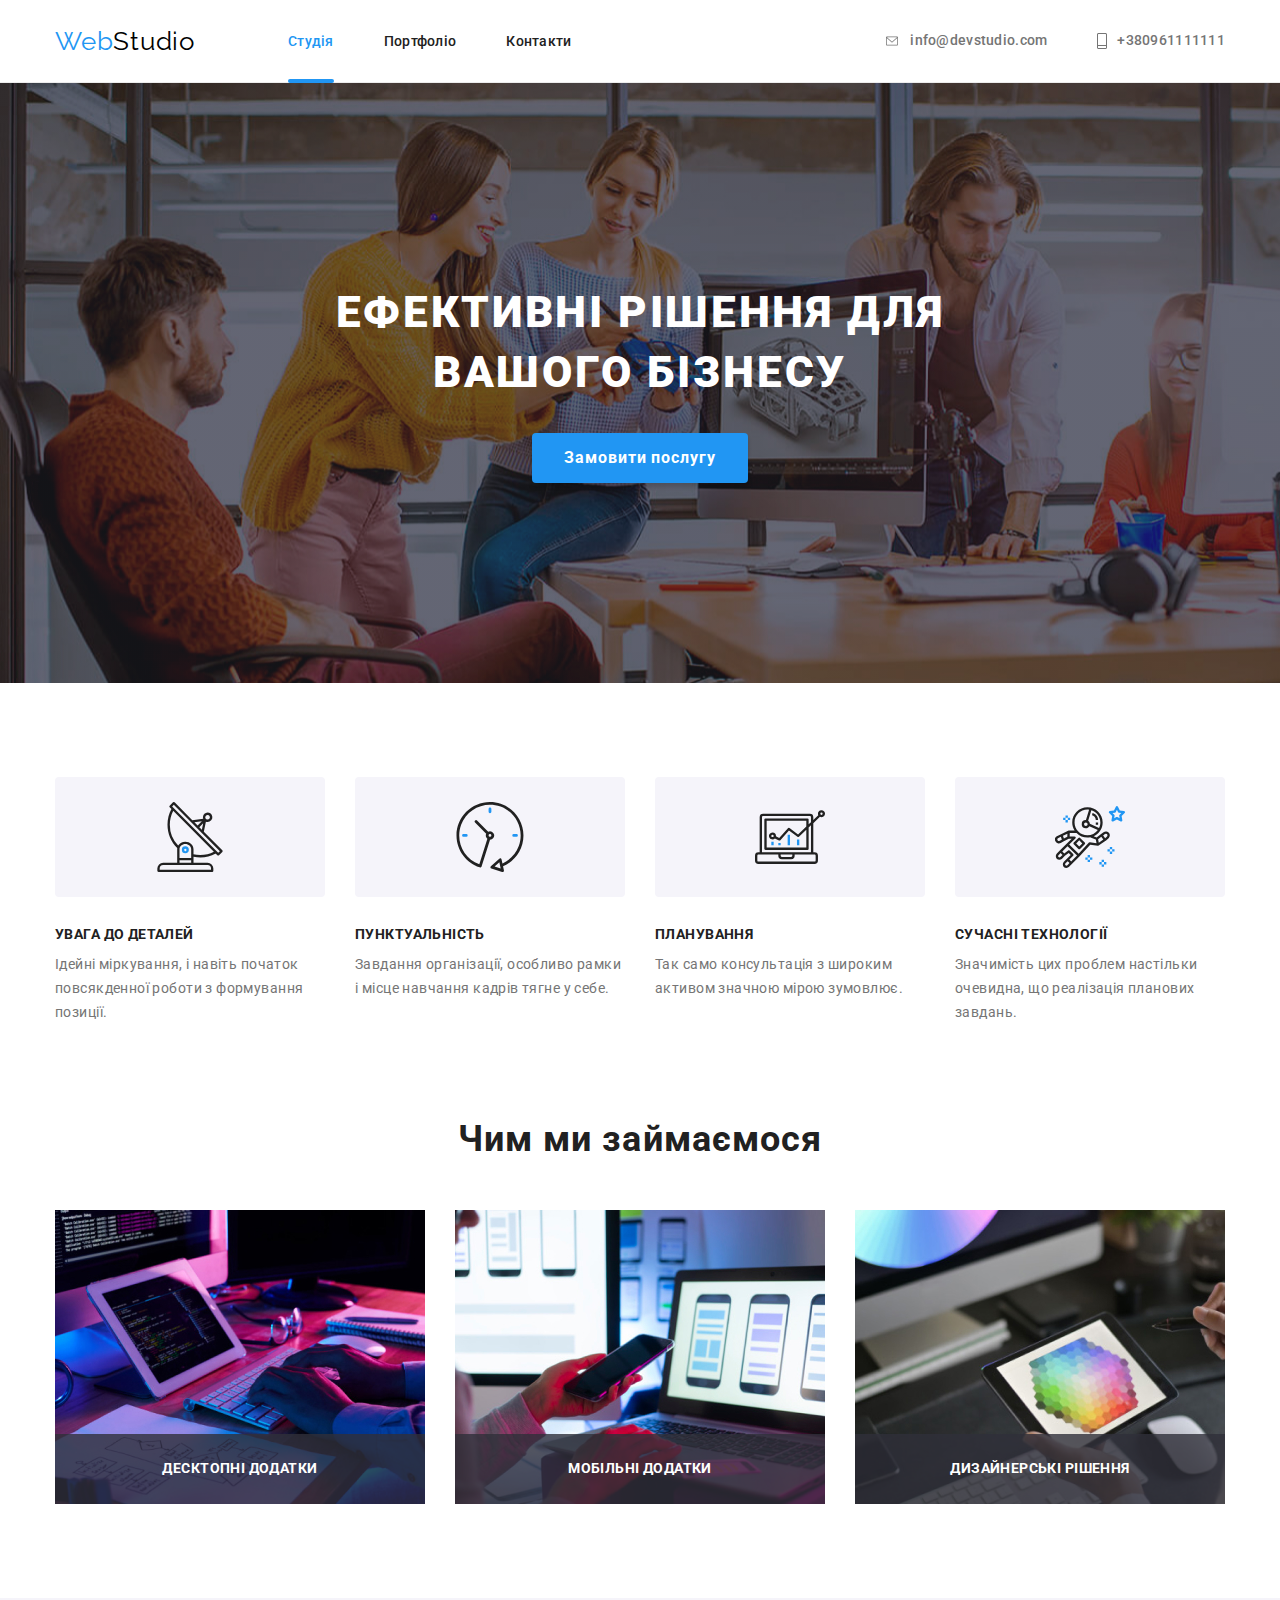
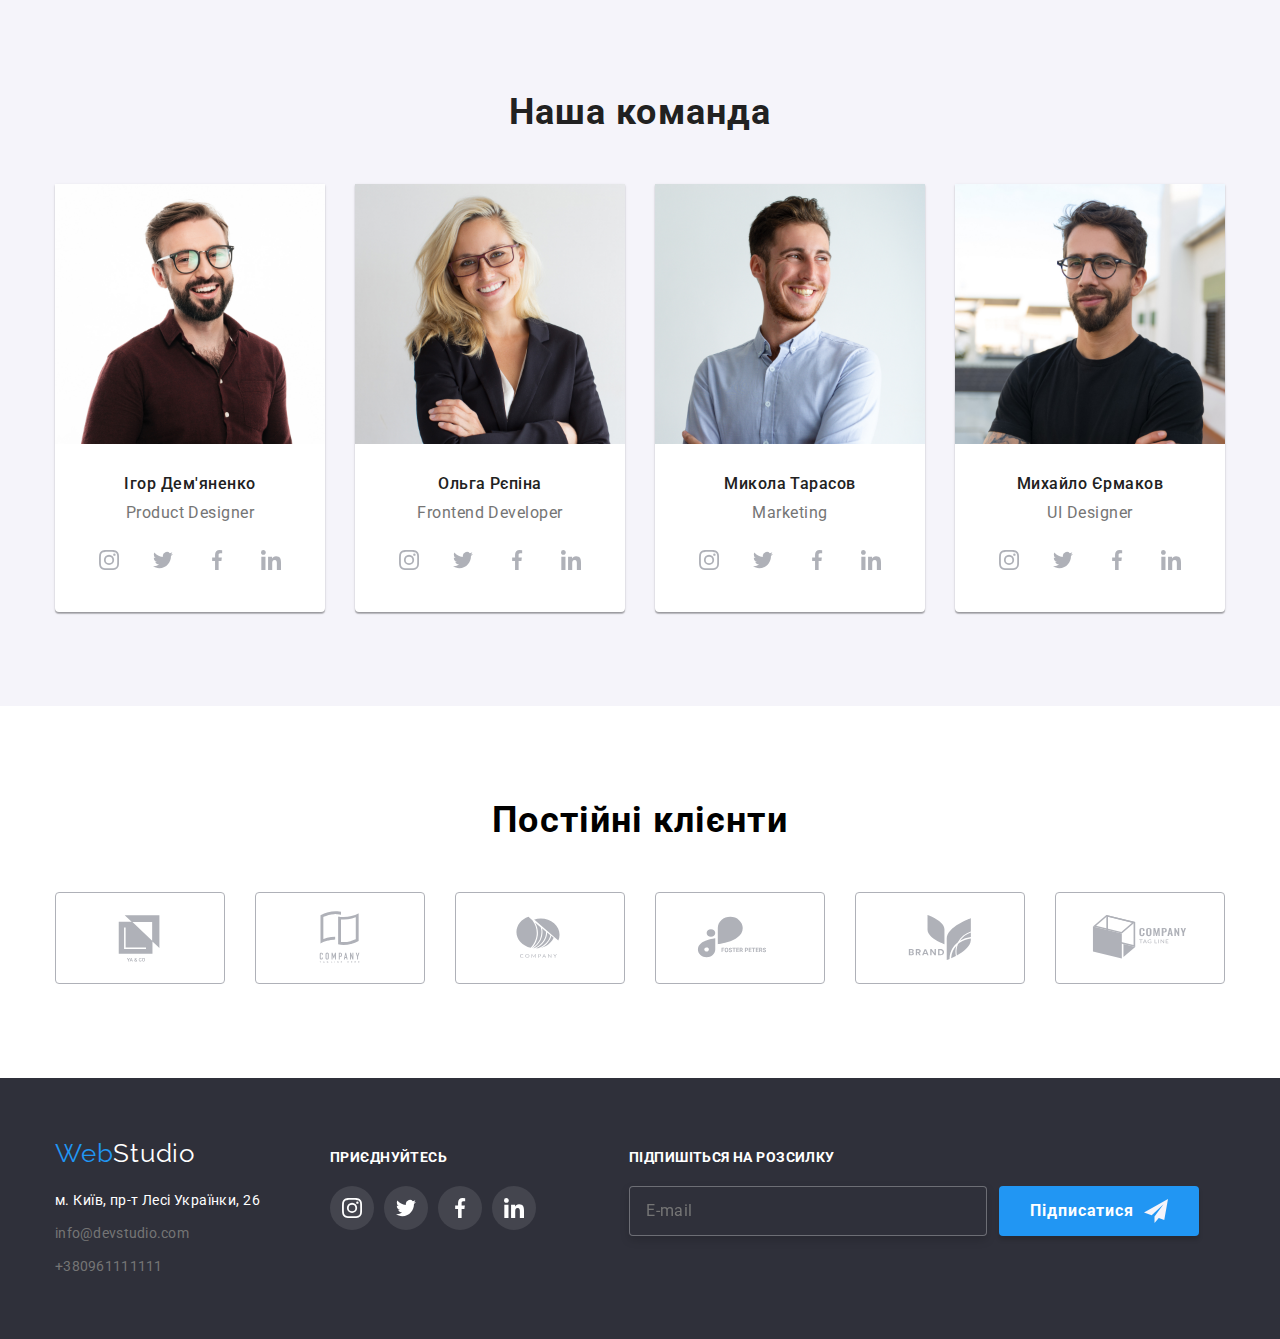
==== index.html @ 5fd38a73 "transfer" ====
<!DOCTYPE html>
<html lang="uk">

<head>
    <meta charset="UTF-8">
    <meta http-equiv="X-UA-Compatible" content="IE=edge">
    <meta name="viewport" content="width=device-width, initial-scale=1.0">
    <title>Porttfolio</title>
    <link rel="preconnect" href="https://fonts.googleapis.com">
    <link rel="preconnect" href="https://fonts.gstatic.com" crossorigin>
    <link href="https://fonts.googleapis.com/css2?family=Raleway:wght@700&family=Roboto:wght@400;500;700;900&display=swap"
    rel="stylesheet">
    <link rel="stylesheet" href="https://cdn.jsdelivr.net/npm/modern-normalize@1.1.0/modern-normalize.min.css">
    <link rel="stylesheet" href="./css/styles.css">
</head>

<body>

    <header class="header">
        <div class="container">
            <div class="header-container">
                <nav class="header-nav">
                    <a href="./index.html" class="web-logo">
                        Web<span class="studiologo-header">Studio</span>
                    </a>
                    <ul class="site-nav">
                        <li><a class="link-nav link-nav--current" href="./index.html">Студія</a></li>
                        <li><a class="link-nav" href="./portfolio.html">Портфоліо</a></li>
                        <li><a class="link-nav" href=" ">Контакти</a></li>
                    </ul>
                </nav>
                <ul class="contact">
                    <li class="contact-list">
                        <a class="link-contact" href="mailto:info@devstudio.com">
                        <svg class="contact-icon" width="16" height="12">
                            <use href="./images/icons.svg#icon-envelope"></use>
                        </svg>
                        info@devstudio.com</a>
                    </li>
                    <li class="contact-list">
                        <a class="link-contact" href="tel:+380961111111">
                        <svg class="contact-icon" width="10" height="16">
                            <use href="./images/icons.svg#icon-phone"></use>
                        </svg>
                        +380961111111</a>
                    </li>
                </ul>
            </div>
        </div>
    </header>

    <main>
        <section class="hero section">
            <div class="container">
                <h1 class="main-title">Ефективні рішення для вашого бізнесу</h1>
                <button type="button" class="btn-requestservice" data-modal-open>Замовити послугу</button>
            </div>
        </section>

        <section class="undertitle section">
            <div class="container">
                <ul class="listof-benefits">
                    <li class="list">
                        <div class="design-boxes">
                            <svg class="benefits-icon">
                                <use href="./images/icons.svg#icon-antenna" width="70" height="70"></use>
                            </svg>
                        </div>
                        <h2 class="benefits">Увага до деталей</h2>
                        <p class="benefits-description">Ідейні міркування, і навіть початок повсякденної роботи з формування позиції.</p>
                    </li>
                    <li class="list">
                        <div class="design-boxes">
                            <svg class="benefits-icon">
                                <use href="./images/icons.svg#icon-clock" width="70" height="70"></use>
                            </svg>
                        </div>
                        <h2 class="benefits">Пунктуальність</h2>
                        <p class="benefits-description">Завдання організації, особливо рамки і місце навчання кадрів тягне у себе.</p>
                    </li>
                    <li class="list">
                        <div class="design-boxes">
                            <svg class="benefits-icon">
                                <use href="./images/icons.svg#icon-computer" width="70" height="70"></use>
                            </svg>
                        </div>
                        <h2 class="benefits">Планування</h2>
                        <p class="benefits-description">Так само консультація з широким активом значною мірою зумовлює.</p>
                    </li>
                    <li class="list">
                        <div class="design-boxes">
                            <svg class="benefits-icon">
                                <use href="./images/icons.svg#icon-astronaut" width="70" height="70"></use>
                            </svg>
                        </div>
                        <h2 class="benefits">Сучасні технології</h2>
                        <p class="benefits-description">Значимість цих проблем настільки очевидна, що реалізація планових завдань.</p>
                    </li>
                </ul>
            </div>
        </section>

        <section class="whatwe-do section">
            <div class="container">
                <h2 class="title-whatwe-do">Чим ми займаємося</h2>
                <ul class="picsof-whatwe-do">
                    <li class="description-list">
                        <img src="./images/img.jpeg" alt="Опрацювання схеми" width="370" height="294">
                        <p class="picture-description">Десктопні додатки</p>
                    </li>
                    <li class="description-list">
                        <img src="./images/img2.jpeg" alt="Мультипристрійна взаємодія" width="370" height="294">
                        <p class="picture-description">Мобільні додатки</p>
                    </li>
                    <li class="description-list">
                        <img src="./images/img3.jpeg" alt="Робота з кольорами" width="370" height="294">
                        <p class="picture-description">Дизайнерські рішення</p>
                    </li>
                </ul>
            </div>
        </section>

        <section class="team section">
            <div class="container">
                <h2 class="team-title">Наша команда</h2>
                <ul class="people">
                    <li class="people-cards">
                        <img src="./images/person1.jpeg" alt="Ігор Дем'яненко" width="270" height="260">
                        <div class="team-wrapper">
                            <h3 class="people-names">Ігор Дем'яненко</h3>
                            <p class="professions">Product Designer</p>
                            <ul class="social-list">
                                <li>
                                    <a href="" class="social-link">
                                        <svg class="social-icon" width="20px" height="20px">
                                            <use href="./images/icons.svg#icon-instagram"></use>
                                        </svg>
                                    </a>
                                </li>
                                <li>
                                    <a href="" class="social-link">
                                        <svg class="social-icon" width="20px" height="20px">
                                            <use href="./images/icons.svg#icon-twitter"></use>
                                        </svg>
                                    </a>
                                </li>
                                <li>
                                    <a href="" class="social-link">
                                        <svg class="social-icon" width="20px" height="20px">
                                            <use href="./images/icons.svg#icon-facebook"></use>
                                        </svg>
                                    </a>
                                </li>
                                <li>
                                    <a href="" class="social-link">
                                        <svg class="social-icon" width="20px" height="20px">
                                            <use href="./images/icons.svg#icon-linkedin"></use>
                                        </svg>
                                    </a>
                                </li>
                            </ul>
                        </div>
                    </li>
                    <li class="people-cards">
                        <img src="./images/person2.jpeg" alt="Ольга Рєпіна" width="270" height="260">
                        <div class="team-wrapper">
                            <h3 class="people-names">Ольга Рєпіна</h3>
                            <p class="professions">Frontend Developer</p>
                            <ul class="social-list">
                                <li>
                                    <a href="" class="social-link">
                                        <svg class="social-icon" width="20px" height="20px">
                                            <use href="./images/icons.svg#icon-instagram"></use>
                                        </svg>
                                    </a>
                                </li>
                                <li>
                                    <a href="" class="social-link">
                                        <svg class="social-icon" width="20px" height="20px">
                                            <use href="./images/icons.svg#icon-twitter"></use>
                                        </svg>
                                    </a>
                                </li>
                                <li>
                                    <a href="" class="social-link">
                                        <svg class="social-icon" width="20px" height="20px">
                                            <use href="./images/icons.svg#icon-facebook"></use>
                                        </svg>
                                    </a>
                                </li>
                                <li>
                                    <a href="" class="social-link">
                                        <svg class="social-icon" width="20px" height="20px">
                                            <use href="./images/icons.svg#icon-linkedin"></use>
                                        </svg>
                                    </a>
                                </li>
                            </ul>
                        </div>
                    </li>
                    <li class="people-cards">
                        <img src="./images/person3.jpeg" alt="Микола Тарасов" width="270" height="260">
                        <div class="team-wrapper">
                            <h3 class="people-names">Микола Тарасов</h3>
                            <p class="professions">Marketing</p>
                            <ul class="social-list">
                                <li>
                                    <a href="" class="social-link">
                                        <svg class="social-icon" width="20px" height="20px">
                                            <use href="./images/icons.svg#icon-instagram"></use>
                                        </svg>
                                    </a>
                                </li>
                                <li>
                                    <a href="" class="social-link">
                                        <svg class="social-icon" width="20px" height="20px">
                                            <use href="./images/icons.svg#icon-twitter"></use>
                                        </svg>
                                    </a>
                                </li>
                                <li>
                                    <a href="" class="social-link">
                                        <svg class="social-icon" width="20px" height="20px">
                                            <use href="./images/icons.svg#icon-facebook"></use>
                                        </svg>
                                    </a>
                                </li>
                                <li>
                                    <a href="" class="social-link">
                                        <svg class="social-icon" width="20px" height="20px">
                                            <use href="./images/icons.svg#icon-linkedin"></use>
                                        </svg>
                                    </a>
                                </li>
                            </ul>
                        </div>
                    </li>
                    <li class="people-cards">
                        <img src="./images/person4.jpeg" alt="Михайло Єрмаков" width="270" height="260">
                        <div class="team-wrapper">
                            <h3 class="people-names">Михайло Єрмаков</h3>
                            <p class="professions">UI Designer</p>
                            <ul class="social-list">
                                <li>
                                    <a href="" class="social-link">
                                        <svg class="social-icon" width="20px" height="20px">
                                            <use href="./images/icons.svg#icon-instagram"></use>
                                        </svg>
                                    </a>
                                </li>
                                <li>
                                    <a href="" class="social-link">
                                        <svg class="social-icon" width="20px" height="20px">
                                            <use href="./images/icons.svg#icon-twitter"></use>
                                        </svg>
                                    </a>
                                </li>
                                <li>
                                    <a href="" class="social-link">
                                        <svg class="social-icon" width="20px" height="20px">
                                            <use href="./images/icons.svg#icon-facebook"></use>
                                        </svg>
                                    </a>
                                </li>
                                <li>
                                    <a href="" class="social-link">
                                        <svg class="social-icon" width="20px" height="20px">
                                            <use href="./images/icons.svg#icon-linkedin"></use>
                                        </svg>
                                    </a>
                                </li>
                            </ul>
                        </div>
                    </li>
                </ul>
            </div>
        </section>
        <section class="clients section">
            <div class="container">
                <h3 class="clients-title">Постійні клієнти</h3>
                <ul class="clients-list">
                    <li class="client-box">
                        <a href="" class="clients-link">
                            <svg class="clients-logo">
                                <use href="./images/icons.svg#icon-client1" width="106" height="60"></use>
                            </svg>
                        </a>
                    </li>
                    <li class="client-box">
                        <a href="" class="clients-link">
                            <svg class="clients-logo">
                                <use href="./images/icons.svg#icon-client2" width="106" height="60"></use>
                            </svg>
                        </a>
                    </li>
                    <li class="client-box">
                        <a href="" class="clients-link">
                            <svg class="clients-logo">
                                <use href="./images/icons.svg#icon-client3" width="106" height="60"></use>
                            </svg>
                        </a>
                    </li>
                    <li class="client-box">
                        <a href="" class="clients-link">
                            <svg class="clients-logo">
                                <use href="./images/icons.svg#icon-client4" width="106" height="60"></use>
                            </svg>
                        </a>
                    </li>
                    <li class="client-box">
                        <a href="" class="clients-link">
                            <svg class="clients-logo">
                                <use href="./images/icons.svg#icon-client5" width="106" height="60"></use>
                            </svg>
                        </a>
                    </li>
                    <li class="client-box">
                        <a href="" class="clients-link">
                            <svg class="clients-logo">
                                <use href="./images/icons.svg#icon-client6" width="106" height="60"></use>
                            </svg>
                        </a>
                    </li>
                </ul>
            </div>

        </section>
    </main>

    <footer class="footer">
        <div class="container logo-address-social">
            <div class="logo-address">
                <a href="./index.html" class="web-logo">
                    Web<span class="studiologo-footer">Studio</span>
                </a>
                <address class="footer-adress">
                    <p class="adress-line">м. Київ, пр-т Лесі Українки, 26</p>
                    <ul class="contact-footer">
                        <li class="contact-footer-list">
                            <a class="link-contact-footer" href="mailto:info@devstudio.com">info@devstudio.com</a>
                        </li>
                        <li class="contact-footer-list">
                            <a class="link-contact-footer" href="tel:+380961111111">+380961111111</a>
                        </li>
                    </ul>
                </address>
            </div>
            <div class="social">
                <h2 class="join">Приєднуйтесь</h2>
                <ul class="social-list-footer">
                    <li>
                        <a href="" class="social-link-footer">
                            <svg class="social-icon-footer" width="20" height="20">
                                <use href="./images/icons.svg#icon-instagram"></use>
                            </svg>
                        </a>
                    </li>
                    <li>
                        <a href="" class="social-link-footer">
                            <svg class="social-icon-footer" width="20" height="20">
                                <use href="./images/icons.svg#icon-twitter"></use>
                            </svg>
                        </a>
                    </li>
                    <li>
                        <a href="" class="social-link-footer">
                            <svg class="social-icon-footer" width="20" height="20">
                                <use href="./images/icons.svg#icon-facebook"></use>
                            </svg>
                        </a>
                    </li>
                    <li>
                        <a href="" class="social-link-footer">
                            <svg class="social-icon-footer" width="20" height="20">
                                <use href="./images/icons.svg#icon-linkedin"></use>
                            </svg>
                        </a>
                    </li>
                </ul>
            </div>
            <div class="sign-up">
                <p class="sign-up-title">Підпишіться на розсилку</p>
                <form class="sign-up-form">
                    <label class="sign-up-label" for="person-mail-footer">
                        <input class="email-input" id="person-mail-footer" type="email" placeholder="E-mail" name="person-mail-footer">
                    </label>
                    <button type="submit" class="btn-sign-up" data-modal-open>Підписатися
                        <svg class="send-icon" width="24" height="24">
                            <use href="./images/icons.svg#icon-send"></use>
                        </svg>
                    </button>
                </form>
            </div>
        </div>
    </footer>

    <div class="backdrop is-hidden" data-modal>
        <div class="modal">
            <button type="button" class="close-btn" data-modal-close>
                <svg class="x-icon" width="11" height="11">
                    <use href="./images/icons.svg#icon-closebutton-x"></use>
                </svg>
            </button>
            <p class="form-title">Залиште свої дані, ми вам передзвонимо</p>
            <form name="contact-form">
                <label class="form-label" for="person-name" >Ім'я</label>
                <div class="form-control">
                    <input class="form-input" id="person-name" type="text" name="person-name">
                    <svg class="form-icon" width="18" height="18">
                        <use href="./images/icons.svg#icon-user"></use>
                    </svg>
                </div>
                <label class="form-label" for="person-phone">Телефон</label>
                <div class="form-control">
                    <input class="form-input" id="person-phone" type="tel" name="person-phone">
                    <svg class="form-icon" width="18" height="18">
                        <use href="./images/icons.svg#icon-phone-2"></use>
                    </svg>
                </div>
                <label class="form-label" for="person-mail">Пошта</label>
                <div class="form-control">
                    <input class="form-input" id="person-mail" type="email" name="person-mail">
                    <svg class="form-icon" width="18" height="18">
                        <use href="./images/icons.svg#icon-envelope-2"></use>
                    </svg>
                </div>
                <label class="form-label" for="person-comment">Коментар</label>
                    <textarea class="form-textarea" id="person-comment" name="person-comment" placeholder="Введіть текст"></textarea>
                <div class="terms-control">
                    <input class="checkbox-input" id="terms-checkbox" type="checkbox" name="terms-checkbox">
                    <label class="checkbox-label" for="terms-checkbox">
                        Погоджуюся з розсилкою та приймаю
                        <a class="terms-link" href="#">Умови договору</a>
                    </label>
                </div>
                <button type="button" class="btn-send">Відправити</button>
            </form>
        </div>
    </div>

    <script src="./js/modal.js"></script>

</body>

</html>
---- css/styles.css ----
:root {
    --color-primary: #2F303A;
    --color-secondary: #F5F5F5;
    --color-brand: #2196F3;
    --txtcolor-primary: #212121;
    --txtcolor-secondary: #757575;
    --gradient: rgba(47, 48, 58, 0.4),
    rgba(47, 48, 58, 0.4);
}

/*body*/
body {
    font-family: 'Roboto', sans-serif;
}

h1, h2, h3, h4, h5, h6, p {
    margin: 0;
}

ul {
    list-style: none;
    padding: 0;
    margin: 0;
}

img {
    display: block;
}

.section {
    padding: 94px 0;
}

.container {
    max-width: 1200px;
    margin-left: auto;
    margin-right: auto;
    padding: 0 15px;
}

/*header*/
.header {
    border-bottom: 1px solid #ECECEC;
    background-color: #FFFFFF;
}

/*logo*/
.web-logo {
    text-decoration: none;
    font-family: 'Raleway', sans-serif;
    font-size: 26px;
    line-height: 1.19;
    letter-spacing: 0.03em;
    color: var(--color-brand);
}

.studiologo-header {
    text-decoration: none;
    font-family: 'Raleway', sans-serif;
    font-size: 26px;
    line-height: 1.19;
    letter-spacing: 0.03em;
    color: #000000;
    margin-right: 93px;
}
/*navi*/
.link-nav {
    position: relative;
    transition: color;
    transition-duration: 250ms;
    transition-timing-function: cubic-bezier(0.4, 0, 0.2, 1);
    text-decoration: none;
    font-weight: 500;
    font-size: 14px;
    line-height: 1.14;
    letter-spacing: 0.02em;
    color: var(--txtcolor-primary);
}

.link-nav--current::after {
    position: absolute;
    top: 46px;
    display: block;
    width: 100%;
    height: 4px;
    border-radius: 2px;
    background-color: #2196F3;
    background-color: currentColor;
    content: '';
}

.link-nav:hover,
.link-nav:focus,
.link-nav--current {
    color: var(--color-brand);
}
/*contact*/
.link-contact {
    transition-property: color;
    transition-duration: 250ms;
    transition-timing-function: cubic-bezier(0.4, 0, 0.2, 1);
    display: flex;
    align-items: center;
    text-decoration: none;
    font-weight: 500;
    font-size: 14px;
    line-height: 1.14;
    letter-spacing: 0.02em;
    color: var(--txtcolor-secondary)
}

/*header allignment*/
.header-container {
    display: flex;
    align-items: center;
    justify-content: space-between;
}

.header-nav {
    display: flex;
    align-items: center;
}

.site-nav {
    display: flex;
    gap: 50px;
    margin-top: 32px;
    margin-bottom: 32px;
}

.contact {
    display: flex;
    gap: 50px;
}

.contact-list {
    display: flex;
    align-items: center;
    flex-direction: row-reverse;
    gap: 10px;
}

.contact-icon {
    fill: currentColor;
    margin-right: 10px;
}

.link-contact:hover,
.link-contact:focus {
    color: var(--color-brand);
}

/*main*/
/*title section*/
.hero {
    max-width: 1600px;
    justify-content: center;
    background-color: var(--color-primary);
    text-align: center;
    padding: 200px 0;
    margin: 0 auto;
    background-image: linear-gradient(
        var(--gradient)),
        url(../images/titleOverlay.jpeg);
}

.main-title {
    font-weight: 900;
    font-size: 44px;
    line-height: 1.36;
    letter-spacing: 0.06em;
    text-transform: uppercase;
    text-align: center;
    color: #FFFFFF;
    max-width: 696px;
    margin-left: auto;
    margin-right: auto;
}

.btn-requestservice {
    transition-duration: 250ms;
    transition-timing-function: cubic-bezier(0.4, 0, 0.2, 1);
    background-color: var(--color-brand);
    box-shadow: 0px 4px 4px rgba(0, 0, 0, 0.15);
    border-radius: 4px;
    font-family: inherit;
    font-weight: 700;
    font-size: 16px;
    line-height: 1.86;
    letter-spacing: 0.06em;
    color: #FFFFFF;
    border: none;
    cursor: pointer;
    padding: 10px 32px 10px 32px;
    margin-top: 30px;
}

.btn-requestservice:hover,
.btn-requestservice:focus {
    background-color: #188CE8;
}

/*section under title*/
/*list of benefits*/
.benefits {
    font-size: 14px;
    line-height: 1.14;
    letter-spacing: 0.03em;
    text-transform: uppercase;
    color: var(--txtcolor-primary);
    margin-top: 30px;
}

.benefits-description {
    font-size: 14px;
    line-height: 1.71;
    letter-spacing: 0.03em;
    color: var(--txtcolor-secondary);
    margin-top: 10px;
    margin-bottom: 0px;
}

.listof-benefits {
    display: flex;
    justify-content: center;
    gap: 30px;
}

.listof-benefits .list {
    width: 270px;
}

.design-boxes {
    display: flex;
    align-items: center;
    justify-content: center;
    height: 120px;
    background-color: #F5F4FA;
    border-radius: 4px;
}

.benefits-icon {
    width: 70px;
    height: 70px;
}

/*what we do*/
.whatwe-do {
    padding-top: 0;
}

.title-whatwe-do {
    font-size: 36px;
    line-height: 1.16;
    text-align: center;
    letter-spacing: 0.03em;
    color: var(--txtcolor-primary);
}

.picsof-whatwe-do {
    display: flex;
    gap: 30px;
    margin-top: 50px;
}
.description-list {
    position: relative;
}

.picture-description {
    font-size: 14px;
    font-weight: 700;
    line-height: 1.14;
    text-align: center;
    letter-spacing: 0.03em;
    text-transform: uppercase;
    color: #FFFFFF;
    background-color: rgba(47, 48, 58, 0.8);
    padding: 27px 0px;
    position: absolute;
    bottom: 0;
    width: 100%;
}

/*our team section*/
.team {
    background-color: #F5F4FA;
}

.people {
    display: flex;
    gap: 30px;
}

.people-cards {
    background-color: #FFFFFF;
    box-shadow: 0px 1px 3px rgba(0, 0, 0, 0.12), 0px 1px 1px rgba(0, 0, 0, 0.14), 0px 2px 1px rgba(0, 0, 0, 0.2);
    border-radius: 0px 0px 4px 4px;
}

.team-title {
    font-size: 36px;
    line-height: 1.16;
    text-align: center;
    letter-spacing: 0.03em;
    color: var(--txtcolor-primary);
    margin-bottom: 50px;
}

.team-wrapper {
    padding: 30px 0;
}

.people-names {
    font-weight: 500;
    font-size: 16px;
    line-height: 1.19;
    text-align: center;
    letter-spacing: 0.03em;
    color: var(--txtcolor-primary);
    margin-bottom: 10px;
}

.professions {
    font-size: 16px;
    line-height: 1.19;
    text-align: center;
    letter-spacing: 0.03em;
    color: var(--txtcolor-secondary);
}

/*social media links*/
.social-list {
    display: flex;
    justify-content: center;
    margin-top: 16px;
    gap: 10px;
}

.social-link {
    transition-property: color, background-color;
    transition-duration: 250ms;
    transition-timing-function: cubic-bezier(0.4, 0, 0.2, 1);
    display: flex;
    align-items: center;
    justify-content: center;
    width: 44px;
    height: 44px;
    border-radius: 50%;
    color: #AFB1B8;
}

.social-link:hover,
.social-link:focus {
    color: #FFFFFF;
    background-color: var(--color-brand);
}

.social-icon {
    fill: currentColor;
}

.clients-title {
    font-size: 36px;
    line-height: 1.16;
    text-align: center;
    letter-spacing: 0.03em;
}

.clients-list {
    display: flex;
    justify-content: center;
    gap: 30px;
    margin-top: 50px;
}

.clients-link {
    transition-property: color, border;
    transition-duration: 250ms;
    transition-timing-function: cubic-bezier(0.4, 0, 0.2, 1);
    display: flex;
    justify-content: center;
    align-items: center;
    width: 170px;
    height: 92px;
    color: #AFB1B8;
    border: 1px solid #AFB1B8;
    border-radius: 4px;
}

.clients-logo {
    width: 106px;
    height: 60px;
    fill: currentColor;
}

.clients-link:hover,
.clients-link:focus {
    color: var(--color-brand);
    border: 1px solid var(--color-brand);
}

/*footer*/
.footer {
    background-color: var(--color-primary);
    padding: 60px 0;
}

.studiologo-footer {
    text-decoration: none;
    font-family: 'Raleway', sans-serif;
    font-size: 26px;
    line-height: 1.19;
    letter-spacing: 0.03em;
    color: #FFFFFF;
}

.footer-adress {
    font-style: normal;
    margin-top: 20px;
}

.adress-line {
    font-size: 14px;
    line-height: 1.71;
    letter-spacing: 0.03em;
    color: #FFFFFF;
    margin-bottom: 9px;
}

.contact-footer-list:not(:last-child) {
    margin-bottom: 9px;
}

.link-contact-footer {
    text-decoration: none;
    font-size: 14px;
    line-height: 1.71;
    letter-spacing: 0.02em;
    color: var(--txtcolor-secondary);
}

.join {
    font-size: 14px;
    line-height: 1.14;
    letter-spacing: 0.03em;
    text-transform: uppercase;
    color: #FFFFFF;
    display: flex;
    align-items: center;
}

.social-list-footer {
    display: flex;
    margin-top: 20px;
    gap: 10px;
}

.social-link-footer {
    transition-property: background-color;
    transition-duration: 250ms;
    transition-timing-function: cubic-bezier(0.4, 0, 0.2, 1);
    display: flex;
    align-items: center;
    justify-content: center;
    width: 44px;
    height: 44px;
    border-radius: 50%;
    color: #FFFFFF;
    background-color: rgba(255, 255, 255, 0.1);
}

.social-icon-footer {
    fill: currentColor;
}

.social-item-footer {
    display: flex;
    justify-content: center;
    gap: 10px;
}

.social-link-footer:hover,
.social-item-footer:focus {
    background-color: var(--color-brand);
}

.logo-address-social {
    display: flex;
    align-items: baseline;
}

.social {
    margin-left: 70px;
}

.sign-up {
    margin-left: 93px;
}

.sign-up-form {
    position: relative;
    display: flex;
    gap: 12px;
}

.sign-up-title {
    margin-bottom: 20px;
    font-weight: 700;
    font-size: 14px;
    line-height: 1.14;
    letter-spacing: 0.03em;
    text-transform: uppercase;
    color: #FFFFFF;
    align-items: center;
}

.email-input {
    width: 358px;
    height: 50px;
    border: 1px solid rgba(255, 255, 255, 0.3);
    filter: drop-shadow(0px 4px 4px rgba(0, 0, 0, 0.15));
    border-radius: 4px;
    background-color: var(--color-primary);
    font-size: 16px;
    line-height: 1.25px;
    letter-spacing: 0.03em;
    color: rgba(255, 255, 255, 0.6);
    padding-left: 16px;
    padding-right: 16px;
}

.btn-sign-up {
    display: inline-flex;
    align-items: center;
    justify-content: center;
    gap: 10px;
    min-height: 50px;
    width: 200px;
    background-color: var(--color-brand);
    box-shadow: 0px 4px 4px rgba(0, 0, 0, 0.15);
    border-radius: 4px;
    font-family: inherit;
    font-weight: 700;
    font-size: 16px;
    line-height: 1.86;
    letter-spacing: 0.06em;
    color: #FFFFFF;
    border: none;
    cursor: pointer;
    padding: 10px 28px;
}

.send-icon {
    fill: #F5F4FA;
}

/*studio page - done*/
/*section buttons*/
.buttons {
    display: flex;
    justify-content: center;
    gap: 8px;
}

.filter-button {
    transition-property: color, background-color, box-shadow;
    transition-duration: 250ms;
    transition-timing-function: cubic-bezier(0.4, 0, 0.2, 1);
    background-color: #F5F4FA;
    border-radius: 4px;
    font-family: inherit;
    font-weight: 500;
    font-size: 16px;
    line-height: 1.6;
    letter-spacing: 0.03em;
    color: #2F303A;
    cursor: pointer;
    padding: 6px 22px 6px 22px;
    border: none;
}

.filter-button:hover,
.filter-button:focus {
    color: #FFFFFF;
    background-color: var(--color-brand);
    box-shadow: 0px 3px 1px rgba(0, 0, 0, 0.1), 0px 1px 2px rgba(0, 0, 0, 0.08), 0px 2px 2px rgba(0, 0, 0, 0.12);
}

/*pictures section*/
.project-cards {
    display: flex;
    flex-wrap: wrap;
    margin-top: 50px;
    gap: 30px;
}

.overlay-wrapper {
    position: relative;
    overflow: hidden;
}

.project-wrapper {
    border: 1px solid #EEEEEE;
    border-top: none;
    padding: 20px 24px;
}

.project-name {
    font-size: 18px;
    line-height: 2;
    letter-spacing: 0.06em;
    color: var(--txtcolor-primary);
}

.project-type {
    font-size: 16px;
    line-height: 1.86;
    letter-spacing: 0.03em;
    color: var(--txtcolor-secondary);
    margin-top: 4px;
}

.boxes {
    transition-property: box-shadow;
    position: relative;
    transition-duration: 250ms;
    transition-timing-function: cubic-bezier(0.4, 0, 0.2, 1);
}

.boxes:hover {
    box-shadow: 0px 1px 1px rgba(0, 0, 0, 0.12), 0px 4px 4px rgba(0, 0, 0, 0.06), 1px 4px 6px rgba(0, 0, 0, 0.16);
}

.upsliding-window {
    position: absolute;
    top: 0;
    left: 0;
    transform: translateY(100%);
    transition-duration: 250ms;
    transition-timing-function: cubic-bezier(0.4, 0, 0.2, 1);
    overflow: hidden;
    width: 100%;
    height: 100%;
    padding: 0 24px;
    display: flex;
    align-items: center;
    background-color: rgba(33, 150, 243, 0.9);
}

.text-inwindow {
    font-size: 18px;
    line-height: 1.56;
    letter-spacing: 0.03em;
    color: #FFFFFF;
}

.boxes:hover .upsliding-window {
    transform: translateY(0);
}

.backdrop {
    transition: opacity, visibility;
    transition-duration: 250ms;
    transition-property: opacity, visibility;
    background-color: rgba(0, 0, 0, 0.2);
    width: 100%;
    height: 100%;
    position: fixed;
    top: 0;
    left: 0;
    z-index: 1;
}

.is-hidden {
    opacity: 0;
    visibility: hidden;
    pointer-events: none;
}

.modal {
    position: absolute;
    top: 50%;
    left: 50%;
    transform: translate(-50%, -50%);
    width: 528px;
    min-height: 581px;
    padding: 40px;
    background-color: #FFFFFF;
    box-shadow: 0px 1px 3px rgba(0, 0, 0, 0.12), 0px 1px 1px rgba(0, 0, 0, 0.14), 0px 2px 1px rgba(0, 0, 0, 0.2);
    border-radius: 4px;
}

.close-btn {
    display: inline-flex;
    position: absolute;
    top: 8px;
    right: 8px;
    align-items: center;
    justify-content: center;
    padding: 0;
    width: 30px;
    height: 30px;
    border-radius: 50%;
    background-color: #FFFFFF;
    border: 1px solid rgba(0, 0, 0, 0.1);
    cursor: pointer;
}

.x-icon {
    transition: fill 300ms ease;
}

.close-btn:hover .x-icon {
    fill: var(--color-brand);
}

.form-title {
    font-weight: 700;
    margin-bottom: 12px;
    font-size: 20px;
    line-height: 1.15;
    text-align: center;
    letter-spacing: 0.03em;
    color: var(--txtcolor-primary);
}

.form-label {
    display: block;
    font-weight: 400;
    font-size: 12px;
    line-height: 1.16;
    letter-spacing: 0.01em;
    margin-bottom: 4px;
    color: var(--txtcolor-secondary);
}

.form-control {
    position: relative;
    margin-bottom: 10px;
}

.form-input {
    width: 100%;
    height: 40px;
    border: 1px solid rgba(33, 33, 33, 0.2);
    border-radius: 4px;
    padding-left: 42px;
    padding-right: 15px;
    outline: none;
}

.form-input:focus {
    border-color: var(--color-brand);
}

.form-icon {
    position: absolute;
    left: 15px;
    top: 50%;
    transform: translateY(-50%);
    fill: currentColor;
}

.form-control:focus-within .form-icon {
    fill: var(--color-brand);
}

.form-textarea {
    display: block;
    width: 100%;
    height: 120px;
    padding: 12px 16px;
    border: 1px solid rgba(33, 33, 33, 0.2);
    border-radius: 4px;
    outline: none;
    font-size: 12px;
    line-height: 1.16;
    letter-spacing: 0.01em;
    resize: none;
}

.form-textarea::placeholder {
    color: rgba(117, 117, 117, 0.5);
}

.form-textarea:focus {
    border-color: var(--color-brand);
}

.checkbox-input {
    appearance: none;
    width: 16px;
    height: 15px;
    border: 2px solid black;
    border-radius: 2px;
    transition: border-color 300ms ease, background-color 300ms ease;
}

.checkbox-input:checked {
    border-color: transparent;
    background-color: var(--color-brand);
    background-image: url(../images/checked.svg);
    background-repeat: no-repeat;
    background-position: center;
    background-size: contain;
}

.checkbox-label {
    font-weight: 400;
    font-size: 14px;
    line-height: 1.71;
    letter-spacing: 0.03em;
    color: var(--txtcolor-secondary);
}

.terms-link {
    font-weight: 400;
    font-size: 14px;
    line-height: 1.71;
    letter-spacing: 0.03em;
    color: var(--color-brand);
}

.terms-control {
    display: flex;
    justify-content: center;
    align-items: center;
    margin-top: 20px;
    gap: 8px;
}

.btn-send {
    display: block;
    margin: 0 auto;
    padding: 10px 52px;
    margin-top: 30px;
    background-color: var(--color-brand);
    box-shadow: 0px 4px 4px rgba(0, 0, 0, 0.15);
    border-radius: 4px;
    font-family: inherit;
    font-weight: 700;
    font-size: 16px;
    line-height: 1.86;
    letter-spacing: 0.06em;
    color: #FFFFFF;
    border: none;
    cursor: pointer;
    transition-property: background-color;
    transition-duration: 250ms;
    transition-timing-function: cubic-bezier(0.4, 0, 0.2, 1);
}

.btn-send:hover,
.btn-send:focus {
    background-color: #188CE8;
}

.visually-hidden {
    position: absolute;
    white-space: nowrap;
    width: 1px;
    height: 1px;
    overflow: hidden;
    border: 0;
    padding: 0;
    clip: rect(0 0 0 0);
    clip-path: inset(50%);
    margin: -1px;
}
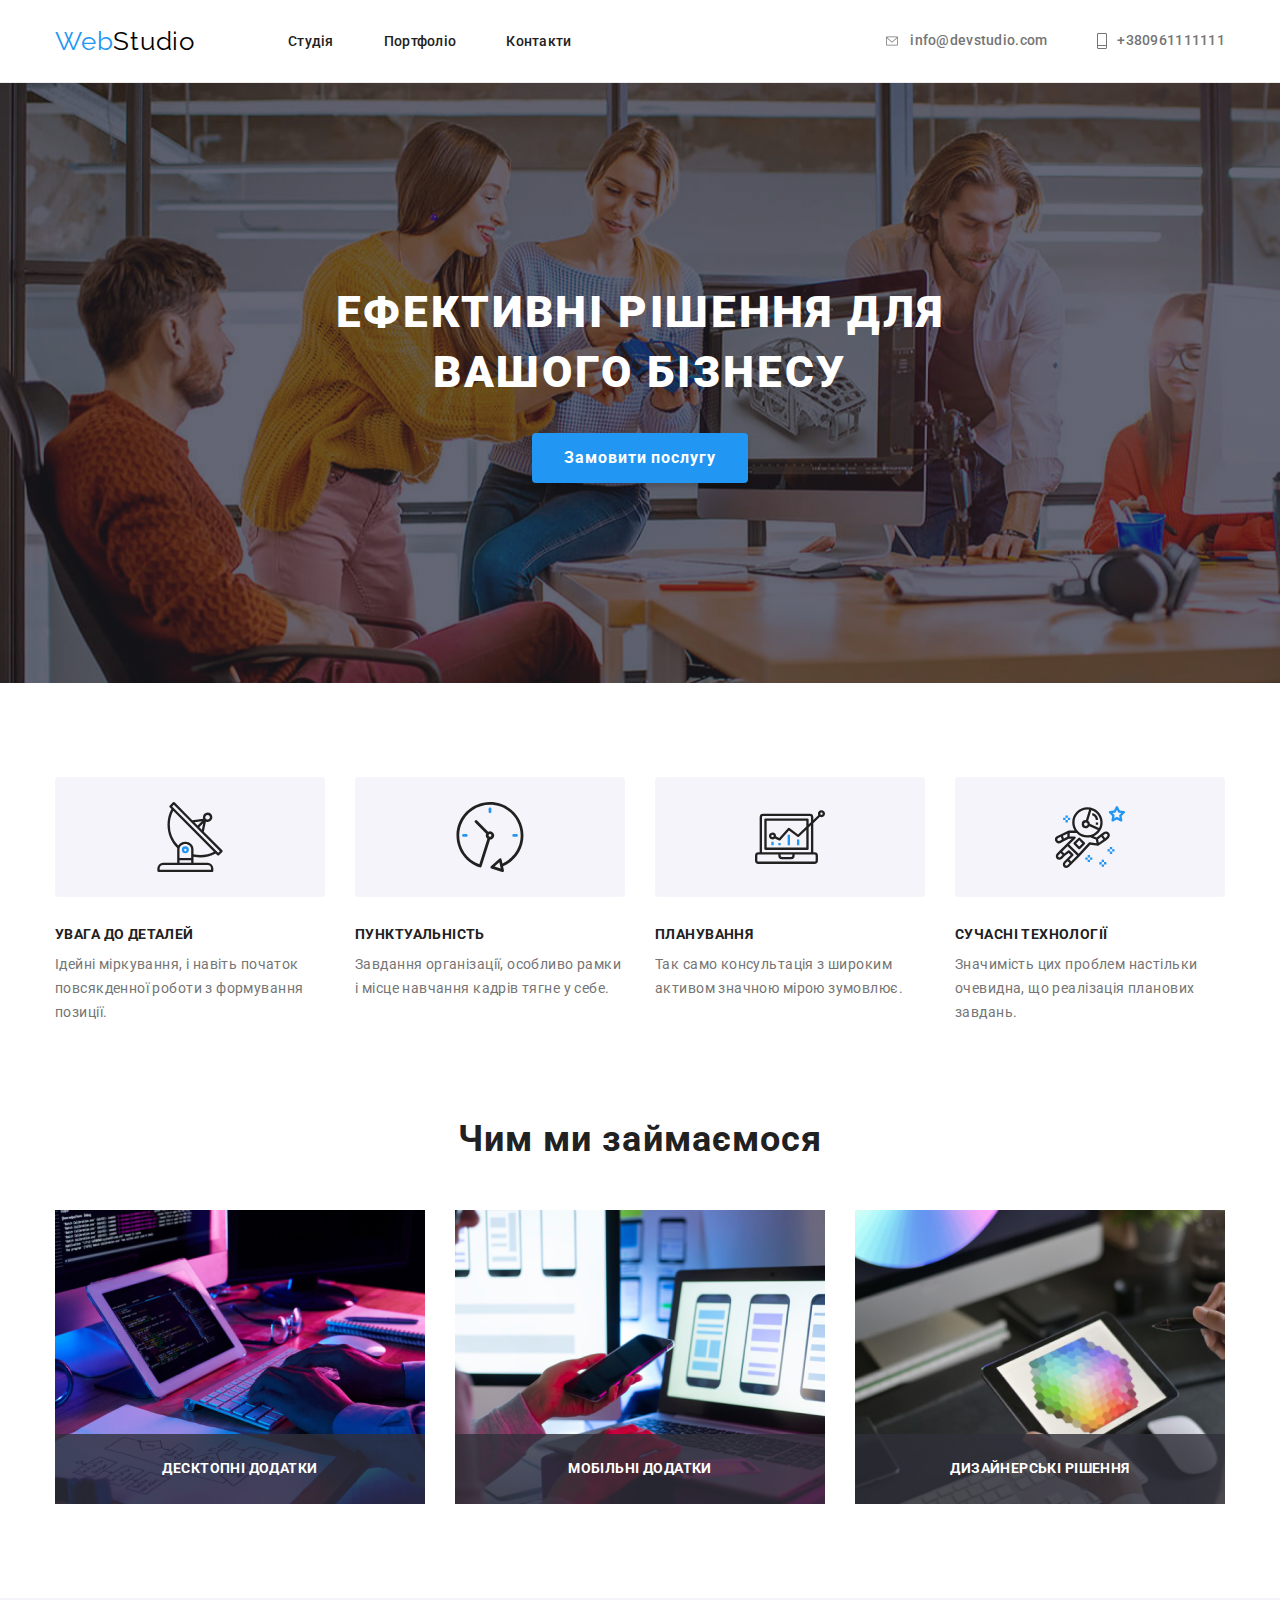
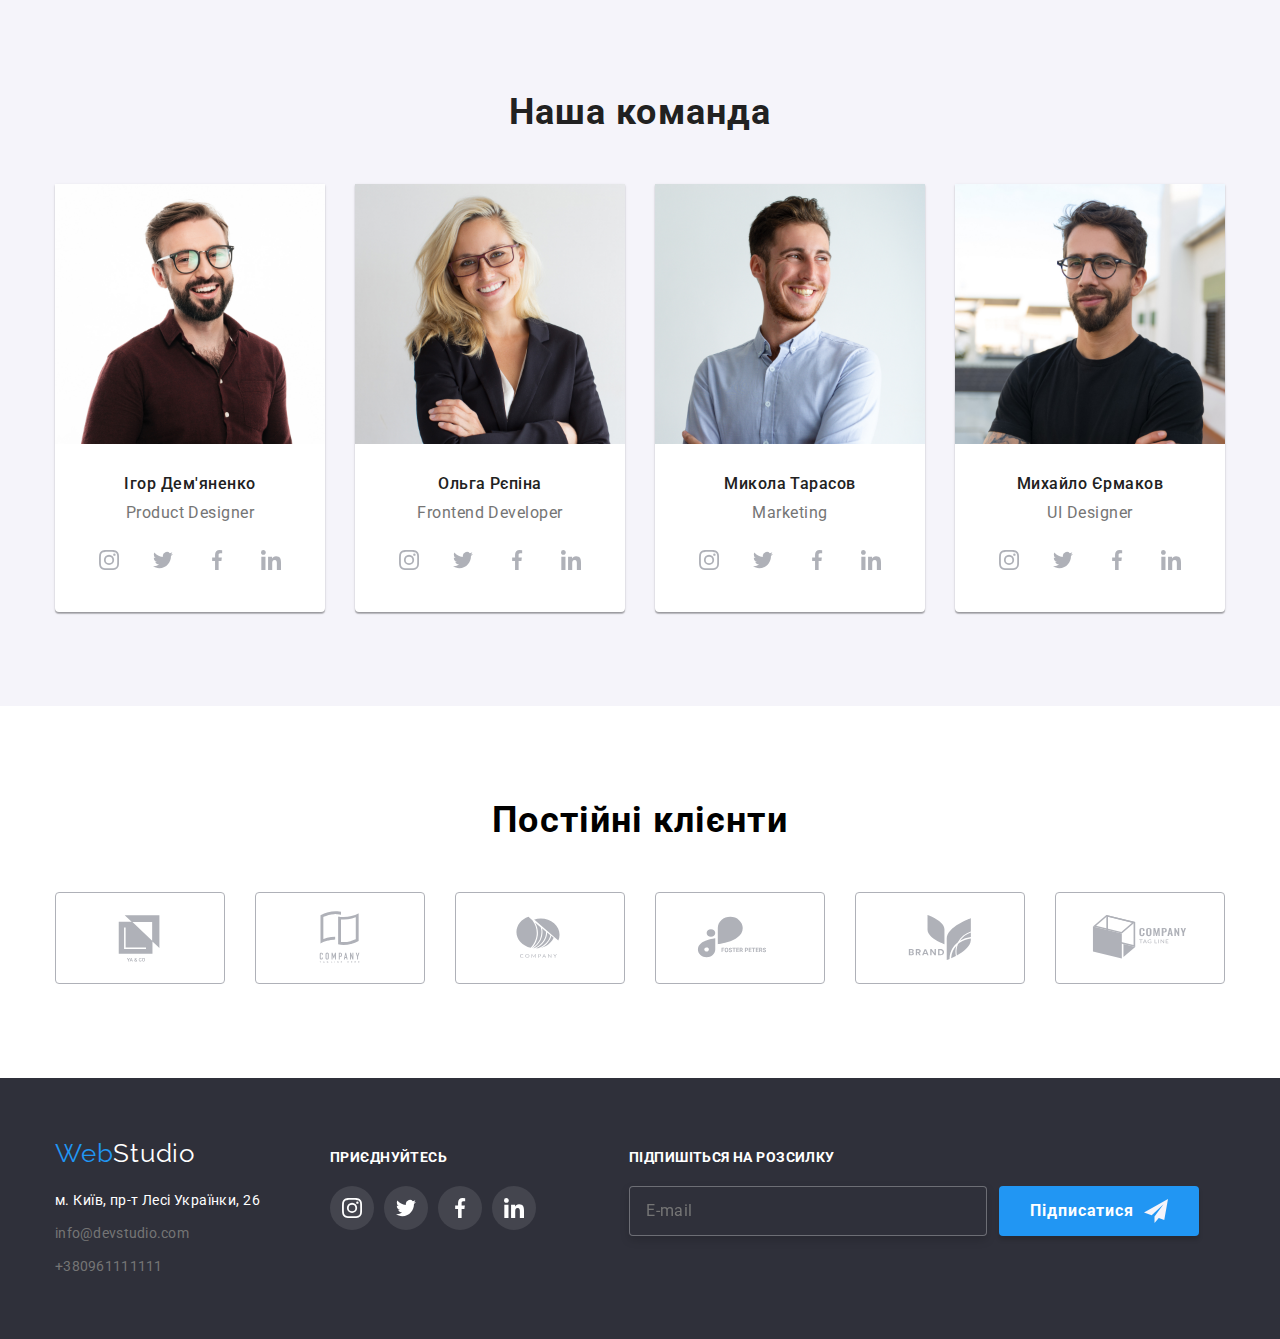
==== commit b1a11f09: "x" ====
--- a/index.html
+++ b/index.html
@@ -18,28 +18,28 @@
 
     <header class="header">
         <div class="container">
-            <div class="header-container">
-                <nav class="header-nav">
+            <div class="header__container">
+                <nav class="header__nav">
                     <a href="./index.html" class="web-logo">
                         Web<span class="studiologo-header">Studio</span>
                     </a>
-                    <ul class="site-nav">
-                        <li><a class="link-nav link-nav--current" href="./index.html">Студія</a></li>
-                        <li><a class="link-nav" href="./portfolio.html">Портфоліо</a></li>
-                        <li><a class="link-nav" href=" ">Контакти</a></li>
+                    <ul class="menu__nav">
+                        <li><a class="link__nav link-nav--current" href="./index.html">Студія</a></li>
+                        <li><a class="link__nav" href="./portfolio.html">Портфоліо</a></li>
+                        <li><a class="link__nav" href=" ">Контакти</a></li>
                     </ul>
                 </nav>
                 <ul class="contact">
-                    <li class="contact-list">
-                        <a class="link-contact" href="mailto:info@devstudio.com">
-                        <svg class="contact-icon" width="16" height="12">
+                    <li class="contact__list">
+                        <a class="contact__link" href="mailto:info@devstudio.com">
+                        <svg class="contact__icon" width="16" height="12">
                             <use href="./images/icons.svg#icon-envelope"></use>
                         </svg>
                         info@devstudio.com</a>
                     </li>
-                    <li class="contact-list">
-                        <a class="link-contact" href="tel:+380961111111">
-                        <svg class="contact-icon" width="10" height="16">
+                    <li class="contact__list">
+                        <a class="contact__link" href="tel:+380961111111">
+                        <svg class="contact__icon" width="10" height="16">
                             <use href="./images/icons.svg#icon-phone"></use>
                         </svg>
                         +380961111111</a>
--- a/css/styles.css
+++ b/css/styles.css
@@ -64,7 +64,7 @@
     margin-right: 93px;
 }
 /*navi*/
-.link-nav {
+.link__nav {
     position: relative;
     transition: color;
     transition-duration: 250ms;
@@ -77,7 +77,7 @@
     color: var(--txtcolor-primary);
 }
 
-.link-nav--current::after {
+.link__nav--current::after {
     position: absolute;
     top: 46px;
     display: block;
@@ -86,16 +86,15 @@
     border-radius: 2px;
     background-color: #2196F3;
     background-color: currentColor;
-    content: '';
-}
-
-.link-nav:hover,
-.link-nav:focus,
-.link-nav--current {
+    content: icon;
+}
+.link__nav:hover,
+.link__nav:focus,
+.link__nav--current {
     color: var(--color-brand);
 }
 /*contact*/
-.link-contact {
+.contact__link {
     transition-property: color;
     transition-duration: 250ms;
     transition-timing-function: cubic-bezier(0.4, 0, 0.2, 1);
@@ -110,18 +109,18 @@
 }
 
 /*header allignment*/
-.header-container {
+.header__container {
     display: flex;
     align-items: center;
     justify-content: space-between;
 }
 
-.header-nav {
-    display: flex;
-    align-items: center;
-}
-
-.site-nav {
+.header__nav {
+    display: flex;
+    align-items: center;
+}
+
+.menu__nav {
     display: flex;
     gap: 50px;
     margin-top: 32px;
@@ -133,20 +132,20 @@
     gap: 50px;
 }
 
-.contact-list {
+.contact__list {
     display: flex;
     align-items: center;
     flex-direction: row-reverse;
     gap: 10px;
 }
 
-.contact-icon {
+.contact__icon {
     fill: currentColor;
     margin-right: 10px;
 }
 
-.link-contact:hover,
-.link-contact:focus {
+.contact__link:hover,
+.contact__link:focus {
     color: var(--color-brand);
 }
 
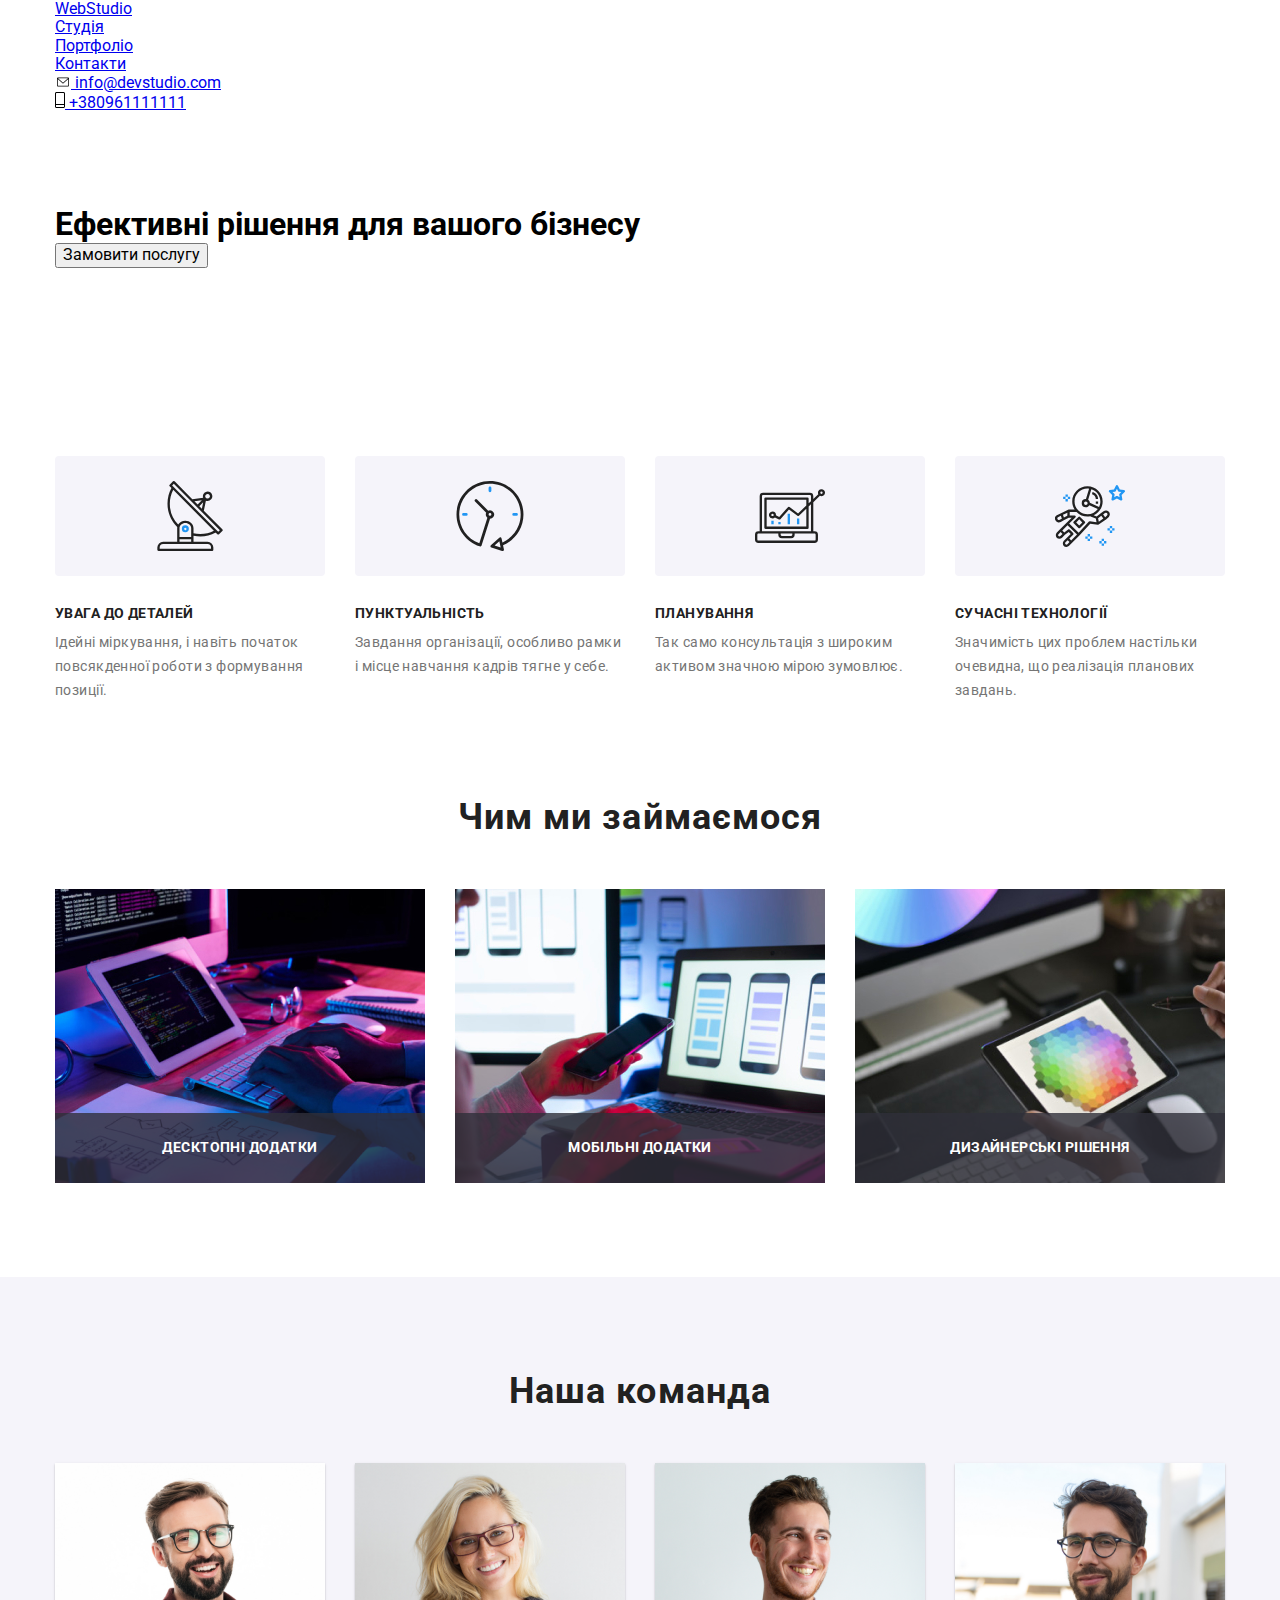
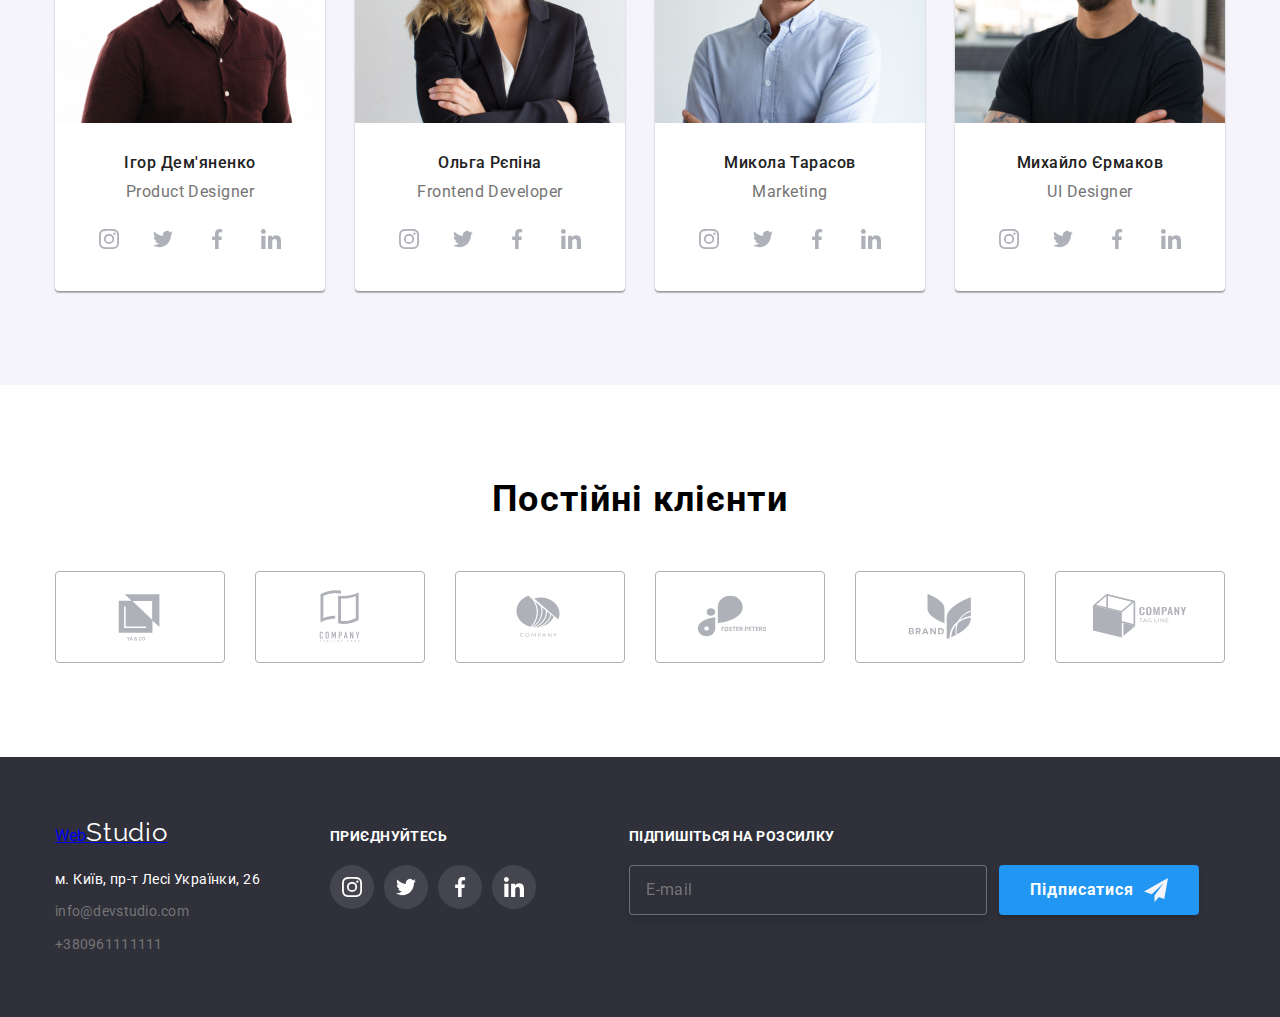
==== commit b21ef862: "wtf" ====
--- a/index.html
+++ b/index.html
@@ -12,6 +12,7 @@
     rel="stylesheet">
     <link rel="stylesheet" href="https://cdn.jsdelivr.net/npm/modern-normalize@1.1.0/modern-normalize.min.css">
     <link rel="stylesheet" href="./css/styles.css">
+    <link rel="stylesheet" href="./css/main.min.css">
 </head>
 
 <body>
@@ -24,7 +25,7 @@
                         Web<span class="studiologo-header">Studio</span>
                     </a>
                     <ul class="menu__nav">
-                        <li><a class="link__nav link-nav--current" href="./index.html">Студія</a></li>
+                        <li><a class="link__nav link__nav--current" href="./index.html">Студія</a></li>
                         <li><a class="link__nav" href="./portfolio.html">Портфоліо</a></li>
                         <li><a class="link__nav" href=" ">Контакти</a></li>
                     </ul>
@@ -52,49 +53,49 @@
     <main>
         <section class="hero section">
             <div class="container">
-                <h1 class="main-title">Ефективні рішення для вашого бізнесу</h1>
+                <h1 class="hero__title">Ефективні рішення для вашого бізнесу</h1>
                 <button type="button" class="btn-requestservice" data-modal-open>Замовити послугу</button>
             </div>
         </section>
 
         <section class="undertitle section">
             <div class="container">
-                <ul class="listof-benefits">
+                <ul class="benefits__list">
                     <li class="list">
-                        <div class="design-boxes">
-                            <svg class="benefits-icon">
+                        <div class="design__boxes">
+                            <svg class="benefits__icon">
                                 <use href="./images/icons.svg#icon-antenna" width="70" height="70"></use>
                             </svg>
                         </div>
                         <h2 class="benefits">Увага до деталей</h2>
-                        <p class="benefits-description">Ідейні міркування, і навіть початок повсякденної роботи з формування позиції.</p>
+                        <p class="benefits__description">Ідейні міркування, і навіть початок повсякденної роботи з формування позиції.</p>
                     </li>
                     <li class="list">
-                        <div class="design-boxes">
-                            <svg class="benefits-icon">
+                        <div class="design__boxes">
+                            <svg class="benefits__icon">
                                 <use href="./images/icons.svg#icon-clock" width="70" height="70"></use>
                             </svg>
                         </div>
                         <h2 class="benefits">Пунктуальність</h2>
-                        <p class="benefits-description">Завдання організації, особливо рамки і місце навчання кадрів тягне у себе.</p>
+                        <p class="benefits__description">Завдання організації, особливо рамки і місце навчання кадрів тягне у себе.</p>
                     </li>
                     <li class="list">
-                        <div class="design-boxes">
-                            <svg class="benefits-icon">
+                        <div class="design__boxes">
+                            <svg class="benefits__icon">
                                 <use href="./images/icons.svg#icon-computer" width="70" height="70"></use>
                             </svg>
                         </div>
                         <h2 class="benefits">Планування</h2>
-                        <p class="benefits-description">Так само консультація з широким активом значною мірою зумовлює.</p>
+                        <p class="benefits__description">Так само консультація з широким активом значною мірою зумовлює.</p>
                     </li>
                     <li class="list">
-                        <div class="design-boxes">
-                            <svg class="benefits-icon">
+                        <div class="design__boxes">
+                            <svg class="benefits__icon">
                                 <use href="./images/icons.svg#icon-astronaut" width="70" height="70"></use>
                             </svg>
                         </div>
                         <h2 class="benefits">Сучасні технології</h2>
-                        <p class="benefits-description">Значимість цих проблем настільки очевидна, що реалізація планових завдань.</p>
+                        <p class="benefits__description">Значимість цих проблем настільки очевидна, що реалізація планових завдань.</p>
                     </li>
                 </ul>
             </div>
--- a/css/styles.css
+++ b/css/styles.css
@@ -5,7 +5,7 @@
     --txtcolor-primary: #212121;
     --txtcolor-secondary: #757575;
     --gradient: rgba(47, 48, 58, 0.4),
-    rgba(47, 48, 58, 0.4);
+        rgba(47, 48, 58, 0.4);
 }
 
 /*body*/
@@ -13,7 +13,13 @@
     font-family: 'Roboto', sans-serif;
 }
 
-h1, h2, h3, h4, h5, h6, p {
+h1,
+h2,
+h3,
+h4,
+h5,
+h6,
+p {
     margin: 0;
 }
 
@@ -38,166 +44,8 @@
     padding: 0 15px;
 }
 
-/*header*/
-.header {
-    border-bottom: 1px solid #ECECEC;
-    background-color: #FFFFFF;
-}
-
-/*logo*/
-.web-logo {
-    text-decoration: none;
-    font-family: 'Raleway', sans-serif;
-    font-size: 26px;
-    line-height: 1.19;
-    letter-spacing: 0.03em;
-    color: var(--color-brand);
-}
-
-.studiologo-header {
-    text-decoration: none;
-    font-family: 'Raleway', sans-serif;
-    font-size: 26px;
-    line-height: 1.19;
-    letter-spacing: 0.03em;
-    color: #000000;
-    margin-right: 93px;
-}
-/*navi*/
-.link__nav {
-    position: relative;
-    transition: color;
-    transition-duration: 250ms;
-    transition-timing-function: cubic-bezier(0.4, 0, 0.2, 1);
-    text-decoration: none;
-    font-weight: 500;
-    font-size: 14px;
-    line-height: 1.14;
-    letter-spacing: 0.02em;
-    color: var(--txtcolor-primary);
-}
-
-.link__nav--current::after {
-    position: absolute;
-    top: 46px;
-    display: block;
-    width: 100%;
-    height: 4px;
-    border-radius: 2px;
-    background-color: #2196F3;
-    background-color: currentColor;
-    content: icon;
-}
-.link__nav:hover,
-.link__nav:focus,
-.link__nav--current {
-    color: var(--color-brand);
-}
-/*contact*/
-.contact__link {
-    transition-property: color;
-    transition-duration: 250ms;
-    transition-timing-function: cubic-bezier(0.4, 0, 0.2, 1);
-    display: flex;
-    align-items: center;
-    text-decoration: none;
-    font-weight: 500;
-    font-size: 14px;
-    line-height: 1.14;
-    letter-spacing: 0.02em;
-    color: var(--txtcolor-secondary)
-}
-
-/*header allignment*/
-.header__container {
-    display: flex;
-    align-items: center;
-    justify-content: space-between;
-}
-
-.header__nav {
-    display: flex;
-    align-items: center;
-}
-
-.menu__nav {
-    display: flex;
-    gap: 50px;
-    margin-top: 32px;
-    margin-bottom: 32px;
-}
-
-.contact {
-    display: flex;
-    gap: 50px;
-}
-
-.contact__list {
-    display: flex;
-    align-items: center;
-    flex-direction: row-reverse;
-    gap: 10px;
-}
-
-.contact__icon {
-    fill: currentColor;
-    margin-right: 10px;
-}
-
-.contact__link:hover,
-.contact__link:focus {
-    color: var(--color-brand);
-}
-
 /*main*/
 /*title section*/
-.hero {
-    max-width: 1600px;
-    justify-content: center;
-    background-color: var(--color-primary);
-    text-align: center;
-    padding: 200px 0;
-    margin: 0 auto;
-    background-image: linear-gradient(
-        var(--gradient)),
-        url(../images/titleOverlay.jpeg);
-}
-
-.main-title {
-    font-weight: 900;
-    font-size: 44px;
-    line-height: 1.36;
-    letter-spacing: 0.06em;
-    text-transform: uppercase;
-    text-align: center;
-    color: #FFFFFF;
-    max-width: 696px;
-    margin-left: auto;
-    margin-right: auto;
-}
-
-.btn-requestservice {
-    transition-duration: 250ms;
-    transition-timing-function: cubic-bezier(0.4, 0, 0.2, 1);
-    background-color: var(--color-brand);
-    box-shadow: 0px 4px 4px rgba(0, 0, 0, 0.15);
-    border-radius: 4px;
-    font-family: inherit;
-    font-weight: 700;
-    font-size: 16px;
-    line-height: 1.86;
-    letter-spacing: 0.06em;
-    color: #FFFFFF;
-    border: none;
-    cursor: pointer;
-    padding: 10px 32px 10px 32px;
-    margin-top: 30px;
-}
-
-.btn-requestservice:hover,
-.btn-requestservice:focus {
-    background-color: #188CE8;
-}
 
 /*section under title*/
 /*list of benefits*/
@@ -210,7 +58,7 @@
     margin-top: 30px;
 }
 
-.benefits-description {
+.benefits__description {
     font-size: 14px;
     line-height: 1.71;
     letter-spacing: 0.03em;
@@ -219,17 +67,17 @@
     margin-bottom: 0px;
 }
 
-.listof-benefits {
+.benefits__list {
     display: flex;
     justify-content: center;
     gap: 30px;
 }
 
-.listof-benefits .list {
+.benefits__list .list {
     width: 270px;
 }
 
-.design-boxes {
+.design__boxes {
     display: flex;
     align-items: center;
     justify-content: center;
@@ -238,7 +86,7 @@
     border-radius: 4px;
 }
 
-.benefits-icon {
+.benefits__icon {
     width: 70px;
     height: 70px;
 }
@@ -261,6 +109,7 @@
     gap: 30px;
     margin-top: 50px;
 }
+
 .description-list {
     position: relative;
 }
@@ -865,5 +714,4 @@
     clip: rect(0 0 0 0);
     clip-path: inset(50%);
     margin: -1px;
-}
-
+}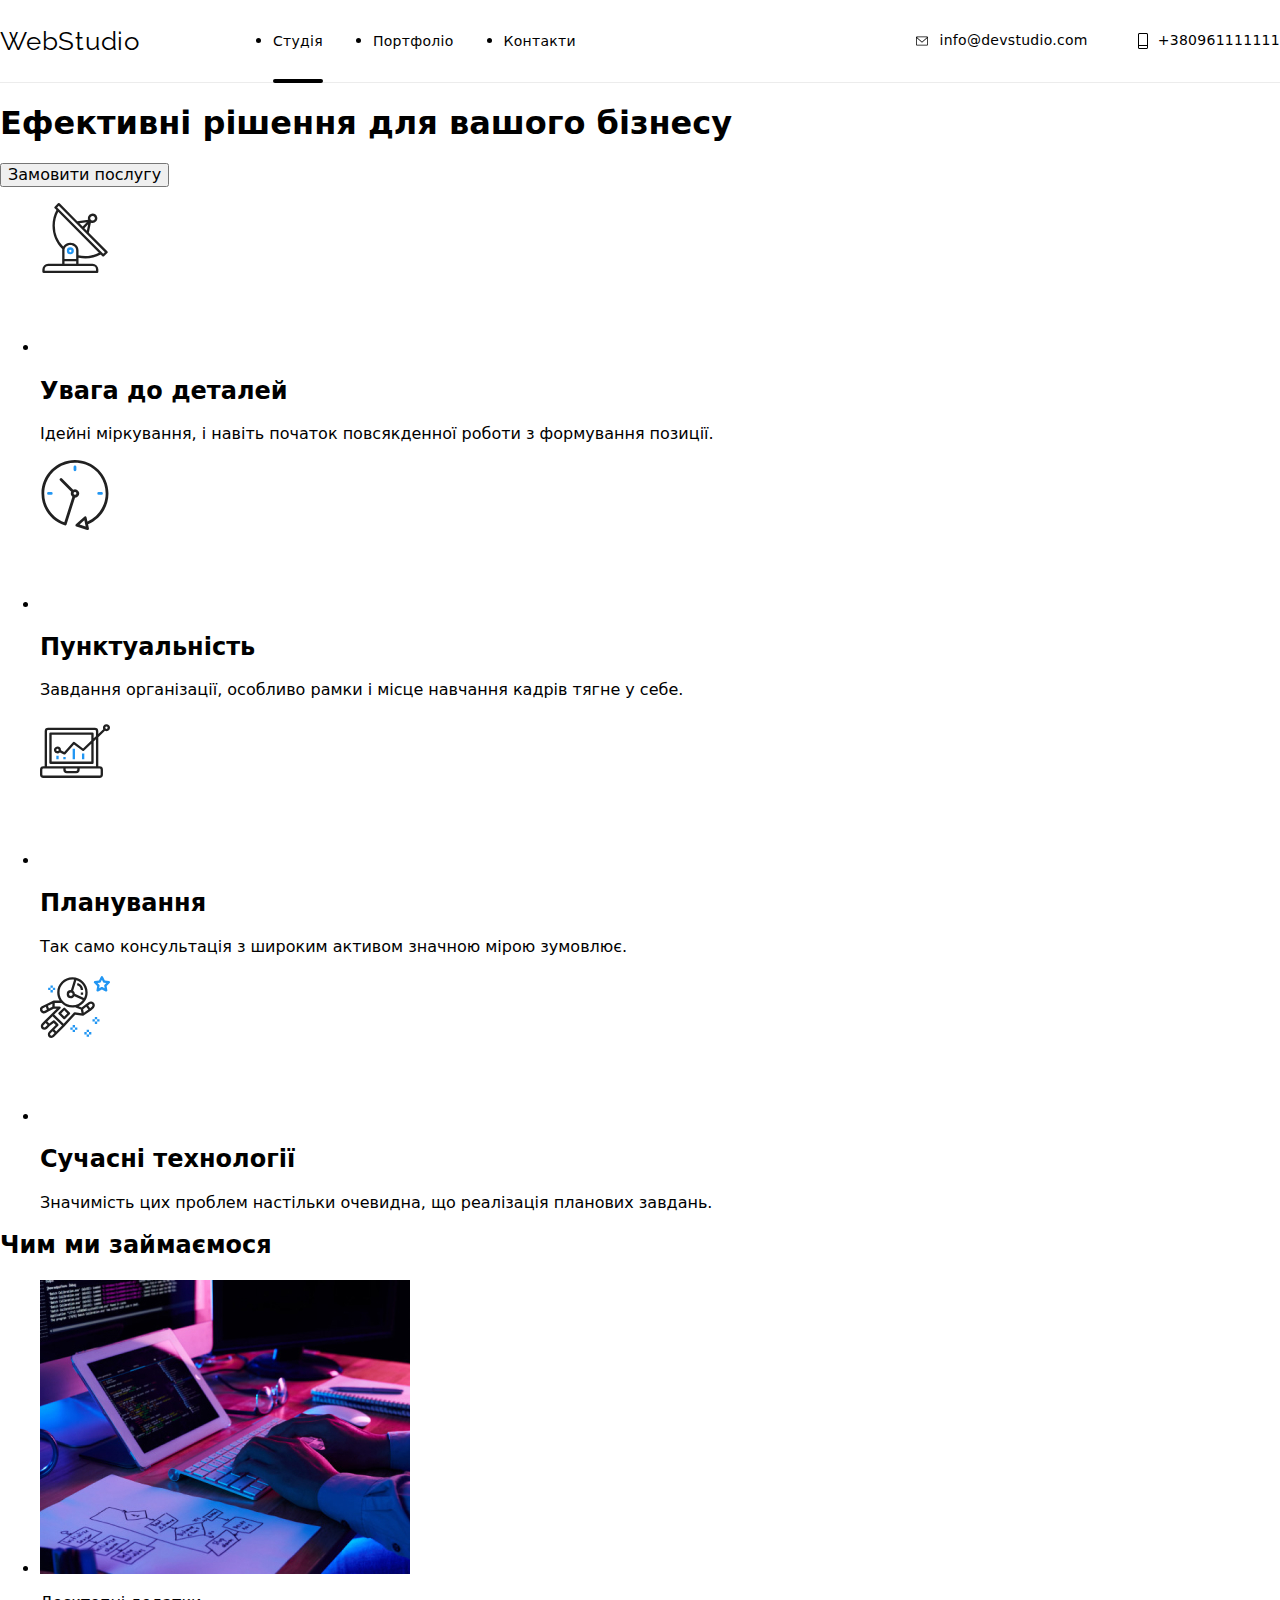
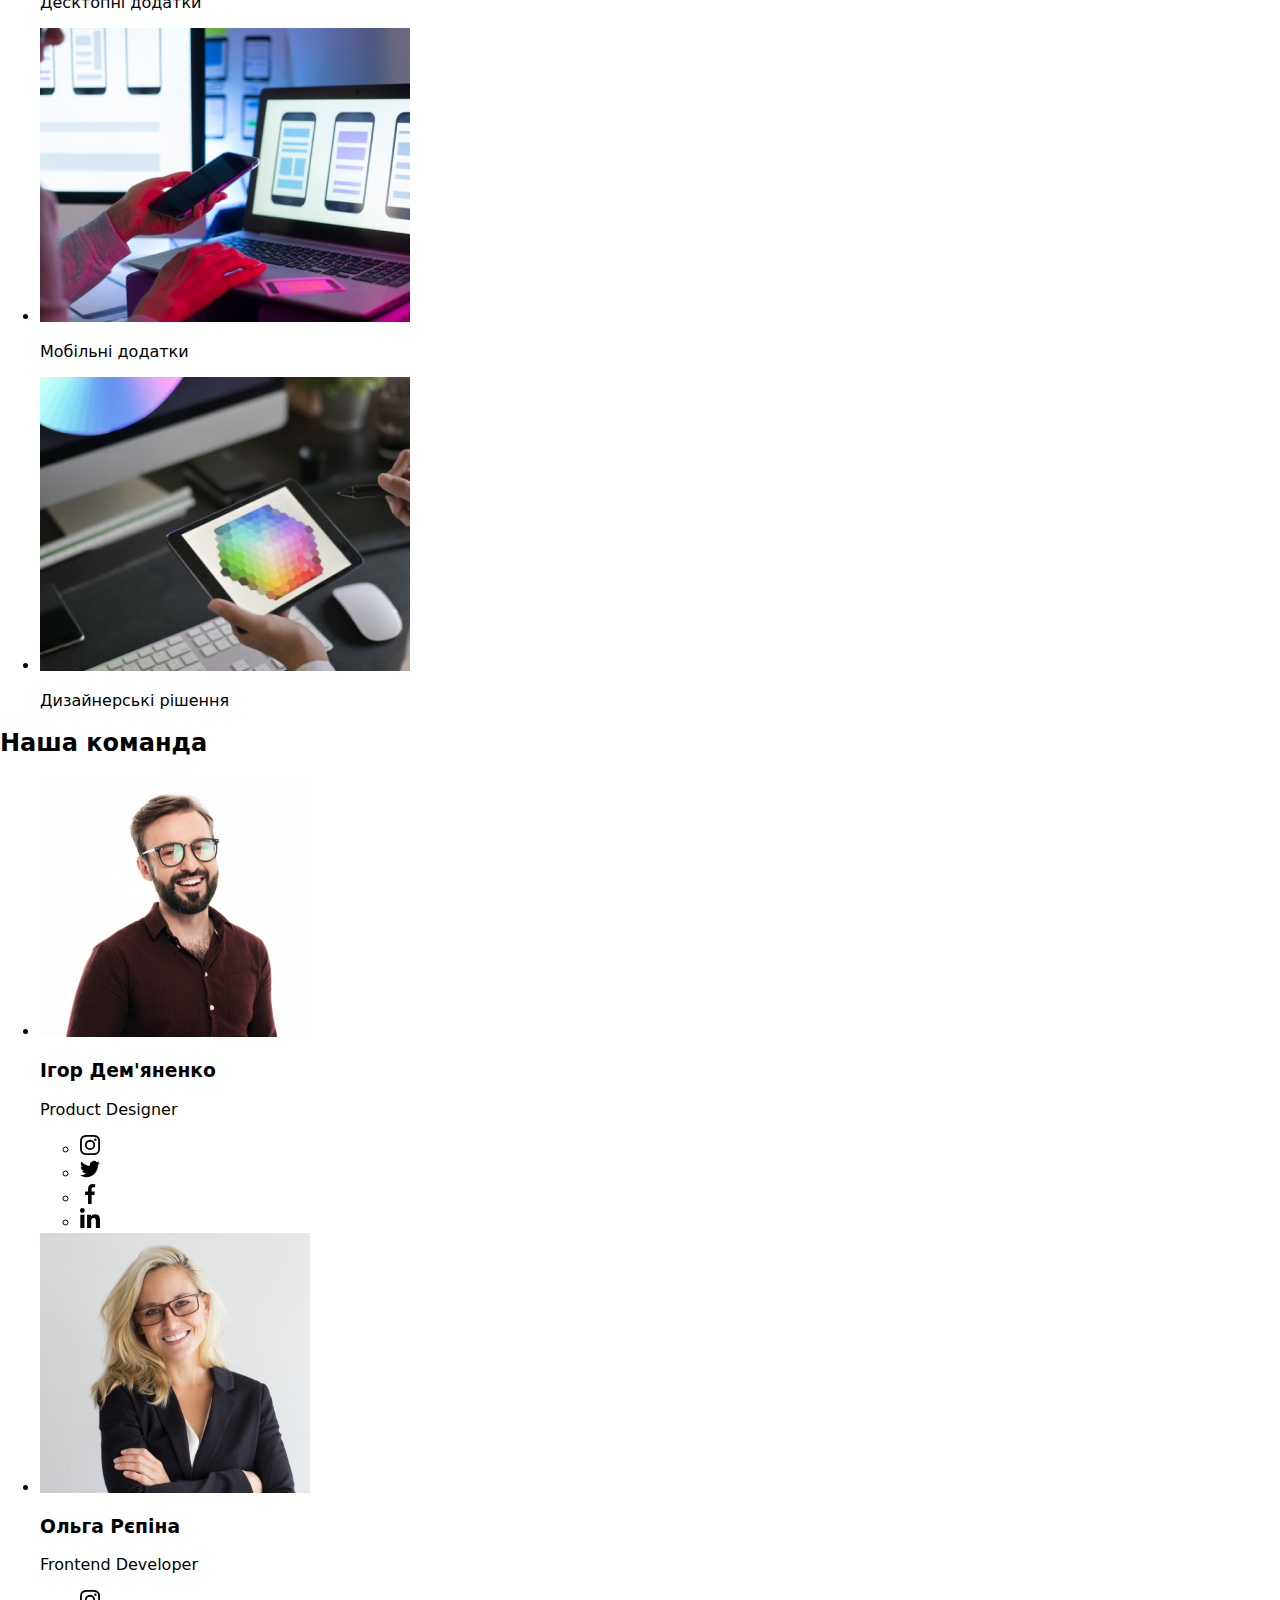
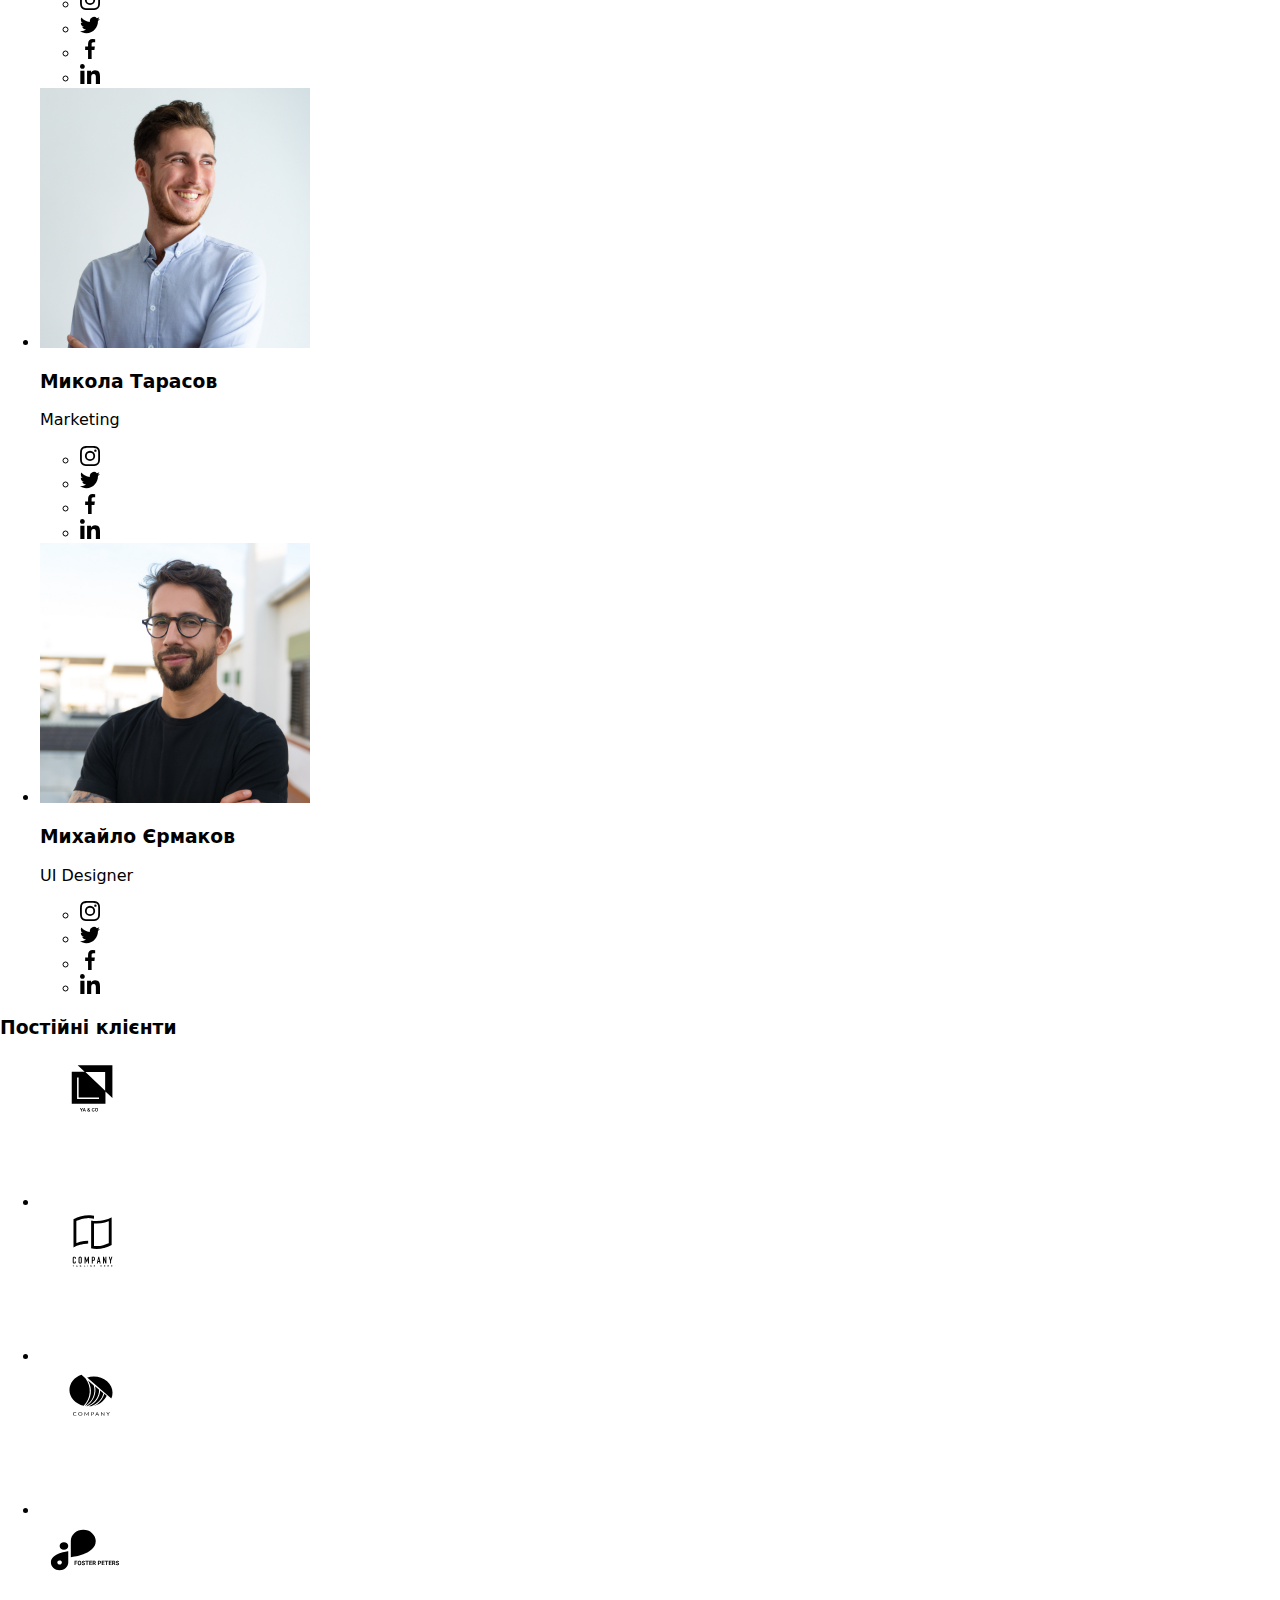
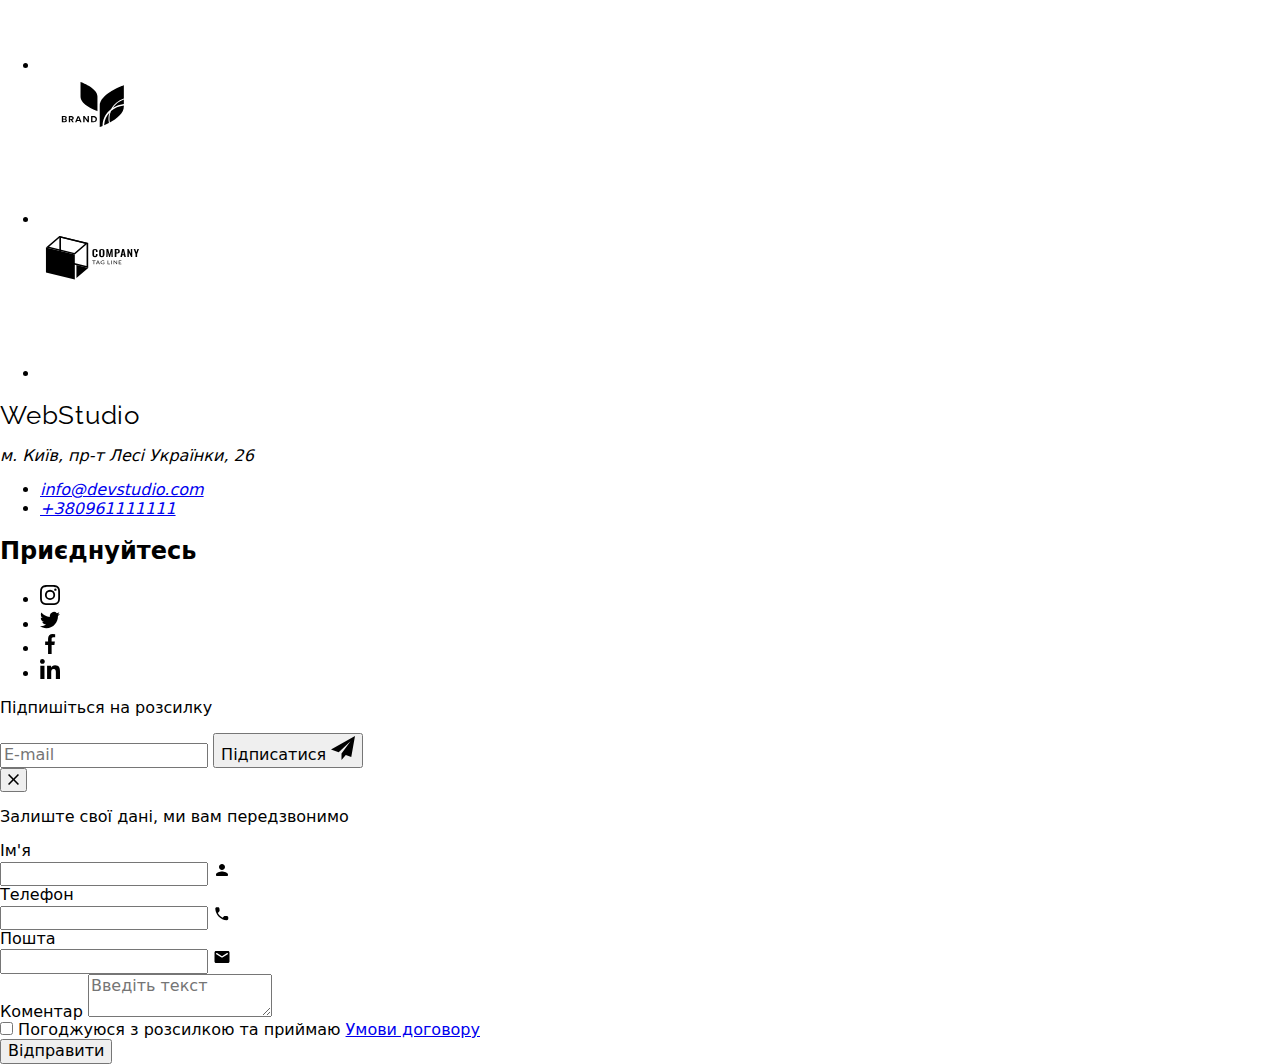
==== commit 22b6a0f7: "scss transfer" ====
--- a/index.html
+++ b/index.html
@@ -11,7 +11,6 @@
     <link href="https://fonts.googleapis.com/css2?family=Raleway:wght@700&family=Roboto:wght@400;500;700;900&display=swap"
     rel="stylesheet">
     <link rel="stylesheet" href="https://cdn.jsdelivr.net/npm/modern-normalize@1.1.0/modern-normalize.min.css">
-    <link rel="stylesheet" href="./css/styles.css">
     <link rel="stylesheet" href="./css/main.min.css">
 </head>
 
@@ -19,28 +18,28 @@
 
     <header class="header">
         <div class="container">
-            <div class="header__container">
-                <nav class="header__nav">
+            <div class="header-container">
+                <nav class="header-nav">
                     <a href="./index.html" class="web-logo">
                         Web<span class="studiologo-header">Studio</span>
                     </a>
-                    <ul class="menu__nav">
-                        <li><a class="link__nav link__nav--current" href="./index.html">Студія</a></li>
-                        <li><a class="link__nav" href="./portfolio.html">Портфоліо</a></li>
-                        <li><a class="link__nav" href=" ">Контакти</a></li>
+                    <ul class="site-nav">
+                        <li><a class="link-nav link-nav--current" href="./index.html">Студія</a></li>
+                        <li><a class="link-nav" href="./portfolio.html">Портфоліо</a></li>
+                        <li><a class="link-nav" href=" ">Контакти</a></li>
                     </ul>
                 </nav>
                 <ul class="contact">
-                    <li class="contact__list">
-                        <a class="contact__link" href="mailto:info@devstudio.com">
-                        <svg class="contact__icon" width="16" height="12">
+                    <li class="contact-list">
+                        <a class="link-contact" href="mailto:info@devstudio.com">
+                        <svg class="contact-icon" width="16" height="12">
                             <use href="./images/icons.svg#icon-envelope"></use>
                         </svg>
                         info@devstudio.com</a>
                     </li>
-                    <li class="contact__list">
-                        <a class="contact__link" href="tel:+380961111111">
-                        <svg class="contact__icon" width="10" height="16">
+                    <li class="contact-list">
+                        <a class="link-contact" href="tel:+380961111111">
+                        <svg class="contact-icon" width="10" height="16">
                             <use href="./images/icons.svg#icon-phone"></use>
                         </svg>
                         +380961111111</a>
@@ -53,49 +52,49 @@
     <main>
         <section class="hero section">
             <div class="container">
-                <h1 class="hero__title">Ефективні рішення для вашого бізнесу</h1>
+                <h1 class="main-title">Ефективні рішення для вашого бізнесу</h1>
                 <button type="button" class="btn-requestservice" data-modal-open>Замовити послугу</button>
             </div>
         </section>
 
         <section class="undertitle section">
             <div class="container">
-                <ul class="benefits__list">
+                <ul class="listof-benefits">
                     <li class="list">
-                        <div class="design__boxes">
-                            <svg class="benefits__icon">
+                        <div class="design-boxes">
+                            <svg class="benefits-icon">
                                 <use href="./images/icons.svg#icon-antenna" width="70" height="70"></use>
                             </svg>
                         </div>
                         <h2 class="benefits">Увага до деталей</h2>
-                        <p class="benefits__description">Ідейні міркування, і навіть початок повсякденної роботи з формування позиції.</p>
+                        <p class="benefits-description">Ідейні міркування, і навіть початок повсякденної роботи з формування позиції.</p>
                     </li>
                     <li class="list">
-                        <div class="design__boxes">
-                            <svg class="benefits__icon">
+                        <div class="design-boxes">
+                            <svg class="benefits-icon">
                                 <use href="./images/icons.svg#icon-clock" width="70" height="70"></use>
                             </svg>
                         </div>
                         <h2 class="benefits">Пунктуальність</h2>
-                        <p class="benefits__description">Завдання організації, особливо рамки і місце навчання кадрів тягне у себе.</p>
+                        <p class="benefits-description">Завдання організації, особливо рамки і місце навчання кадрів тягне у себе.</p>
                     </li>
                     <li class="list">
-                        <div class="design__boxes">
-                            <svg class="benefits__icon">
+                        <div class="design-boxes">
+                            <svg class="benefits-icon">
                                 <use href="./images/icons.svg#icon-computer" width="70" height="70"></use>
                             </svg>
                         </div>
                         <h2 class="benefits">Планування</h2>
-                        <p class="benefits__description">Так само консультація з широким активом значною мірою зумовлює.</p>
+                        <p class="benefits-description">Так само консультація з широким активом значною мірою зумовлює.</p>
                     </li>
                     <li class="list">
-                        <div class="design__boxes">
-                            <svg class="benefits__icon">
+                        <div class="design-boxes">
+                            <svg class="benefits-icon">
                                 <use href="./images/icons.svg#icon-astronaut" width="70" height="70"></use>
                             </svg>
                         </div>
                         <h2 class="benefits">Сучасні технології</h2>
-                        <p class="benefits__description">Значимість цих проблем настільки очевидна, що реалізація планових завдань.</p>
+                        <p class="benefits-description">Значимість цих проблем настільки очевидна, що реалізація планових завдань.</p>
                     </li>
                 </ul>
             </div>
--- a/css/main.min.css
+++ b/css/main.min.css
@@ -0,0 +1 @@
+.header{border-bottom:1px solid #ececec;background-color:#fff}.web-logo{text-decoration:none;font-family:"Raleway",sans-serif;font-size:26px;line-height:1.19;letter-spacing:.03em;color:var(--color-brand)}.studiologo-header{text-decoration:none;font-family:"Raleway",sans-serif;font-size:26px;line-height:1.19;letter-spacing:.03em;color:#000;margin-right:93px}.link-nav{position:relative;-webkit-transition:color;transition:color;-webkit-transition-duration:250ms;transition-duration:250ms;-webkit-transition-timing-function:cubic-bezier(0.4, 0, 0.2, 1);transition-timing-function:cubic-bezier(0.4, 0, 0.2, 1);text-decoration:none;font-weight:500;font-size:14px;line-height:1.14;letter-spacing:.02em;color:var(--txtcolor-primary)}.link-nav--current::after{position:absolute;top:46px;display:block;width:100%;height:4px;border-radius:2px;background-color:#2196f3;background-color:currentColor;content:""}.link-nav:hover,.link-nav:focus,.link-nav--current{color:var(--color-brand)}.link-contact{-webkit-transition-property:color;transition-property:color;-webkit-transition-duration:250ms;transition-duration:250ms;-webkit-transition-timing-function:cubic-bezier(0.4, 0, 0.2, 1);transition-timing-function:cubic-bezier(0.4, 0, 0.2, 1);display:-webkit-box;display:-ms-flexbox;display:flex;-webkit-box-align:center;-ms-flex-align:center;align-items:center;text-decoration:none;font-weight:500;font-size:14px;line-height:1.14;letter-spacing:.02em;color:var(--txtcolor-secondary)}.header-container{display:-webkit-box;display:-ms-flexbox;display:flex;-webkit-box-align:center;-ms-flex-align:center;align-items:center;-webkit-box-pack:justify;-ms-flex-pack:justify;justify-content:space-between}.header-nav{display:-webkit-box;display:-ms-flexbox;display:flex;-webkit-box-align:center;-ms-flex-align:center;align-items:center}.site-nav{display:-webkit-box;display:-ms-flexbox;display:flex;gap:50px;margin-top:32px;margin-bottom:32px}.contact{display:-webkit-box;display:-ms-flexbox;display:flex;gap:50px}.contact-list{display:-webkit-box;display:-ms-flexbox;display:flex;-webkit-box-align:center;-ms-flex-align:center;align-items:center;-webkit-box-orient:horizontal;-webkit-box-direction:reverse;-ms-flex-direction:row-reverse;flex-direction:row-reverse;gap:10px}.contact-icon{fill:currentColor;margin-right:10px}.link-contact:hover,.link-contact:focus{color:var(--color-brand)}/*# sourceMappingURL=main.min.css.map */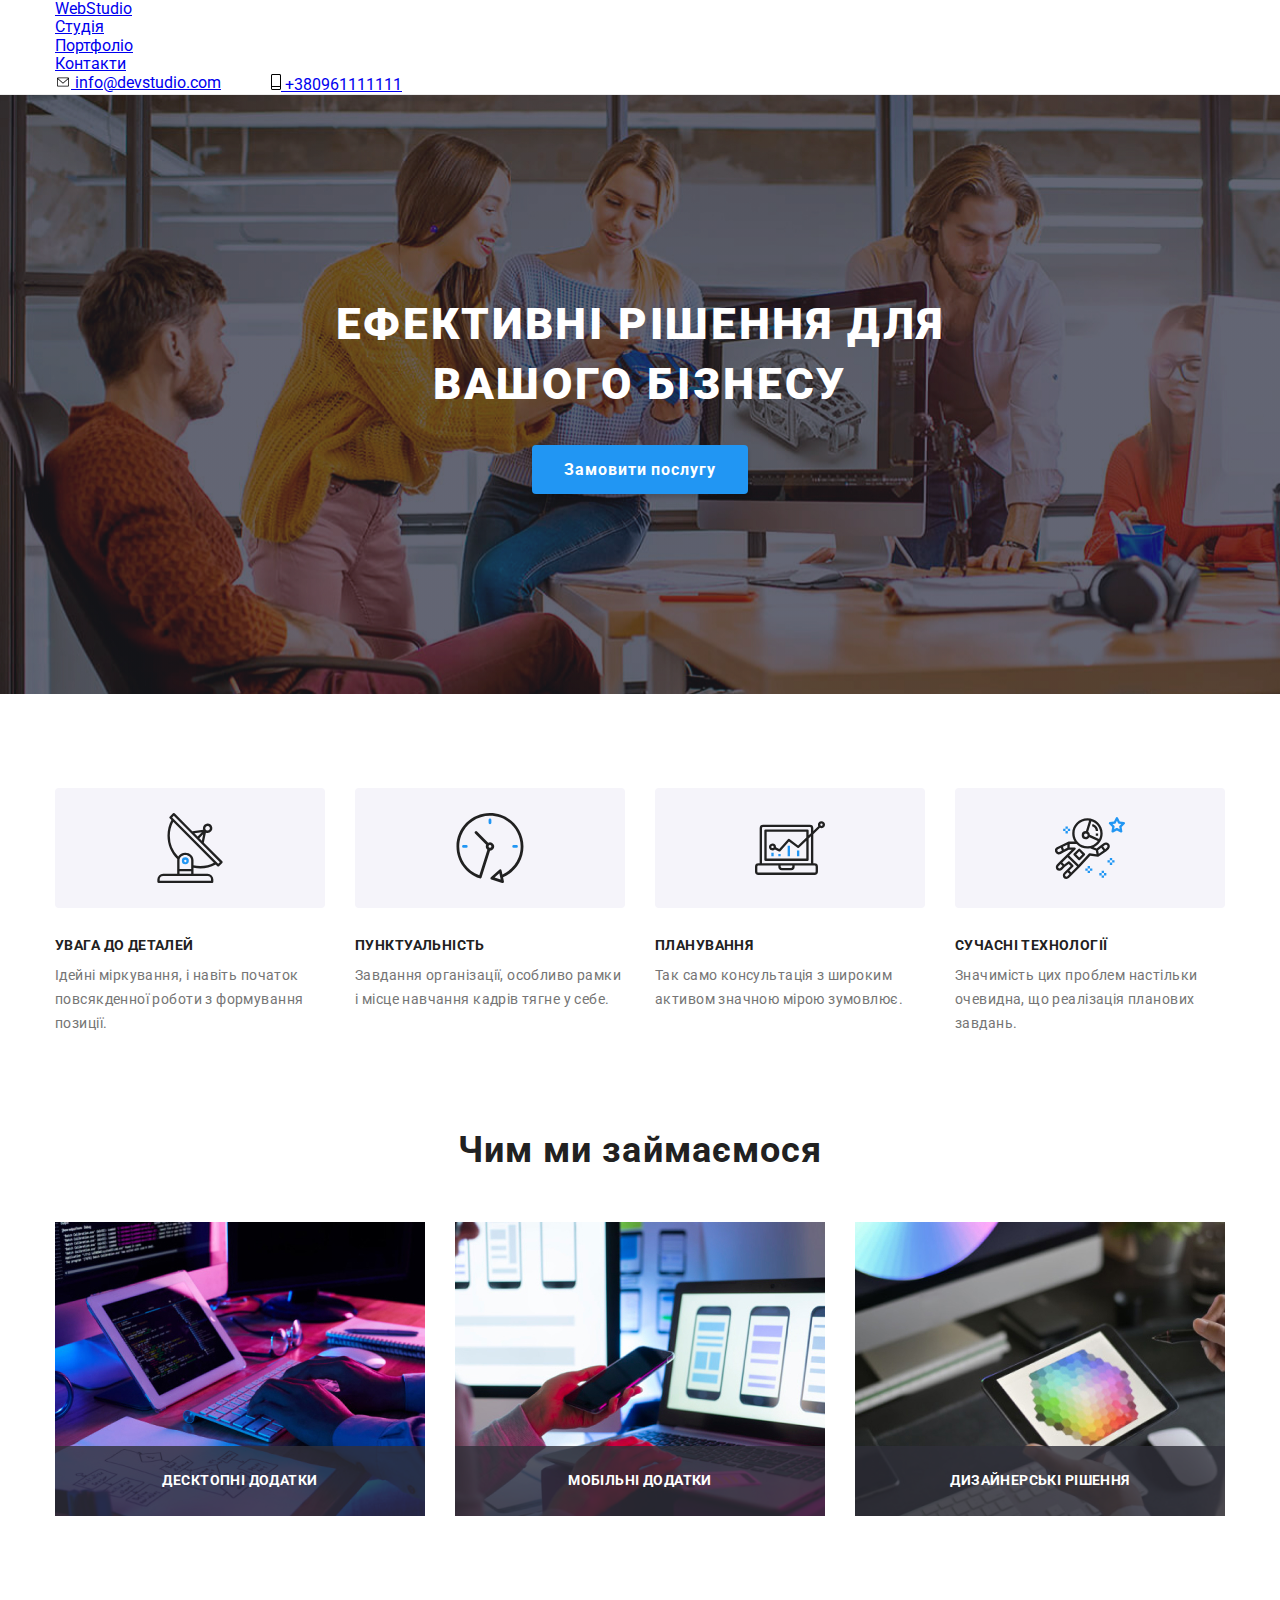
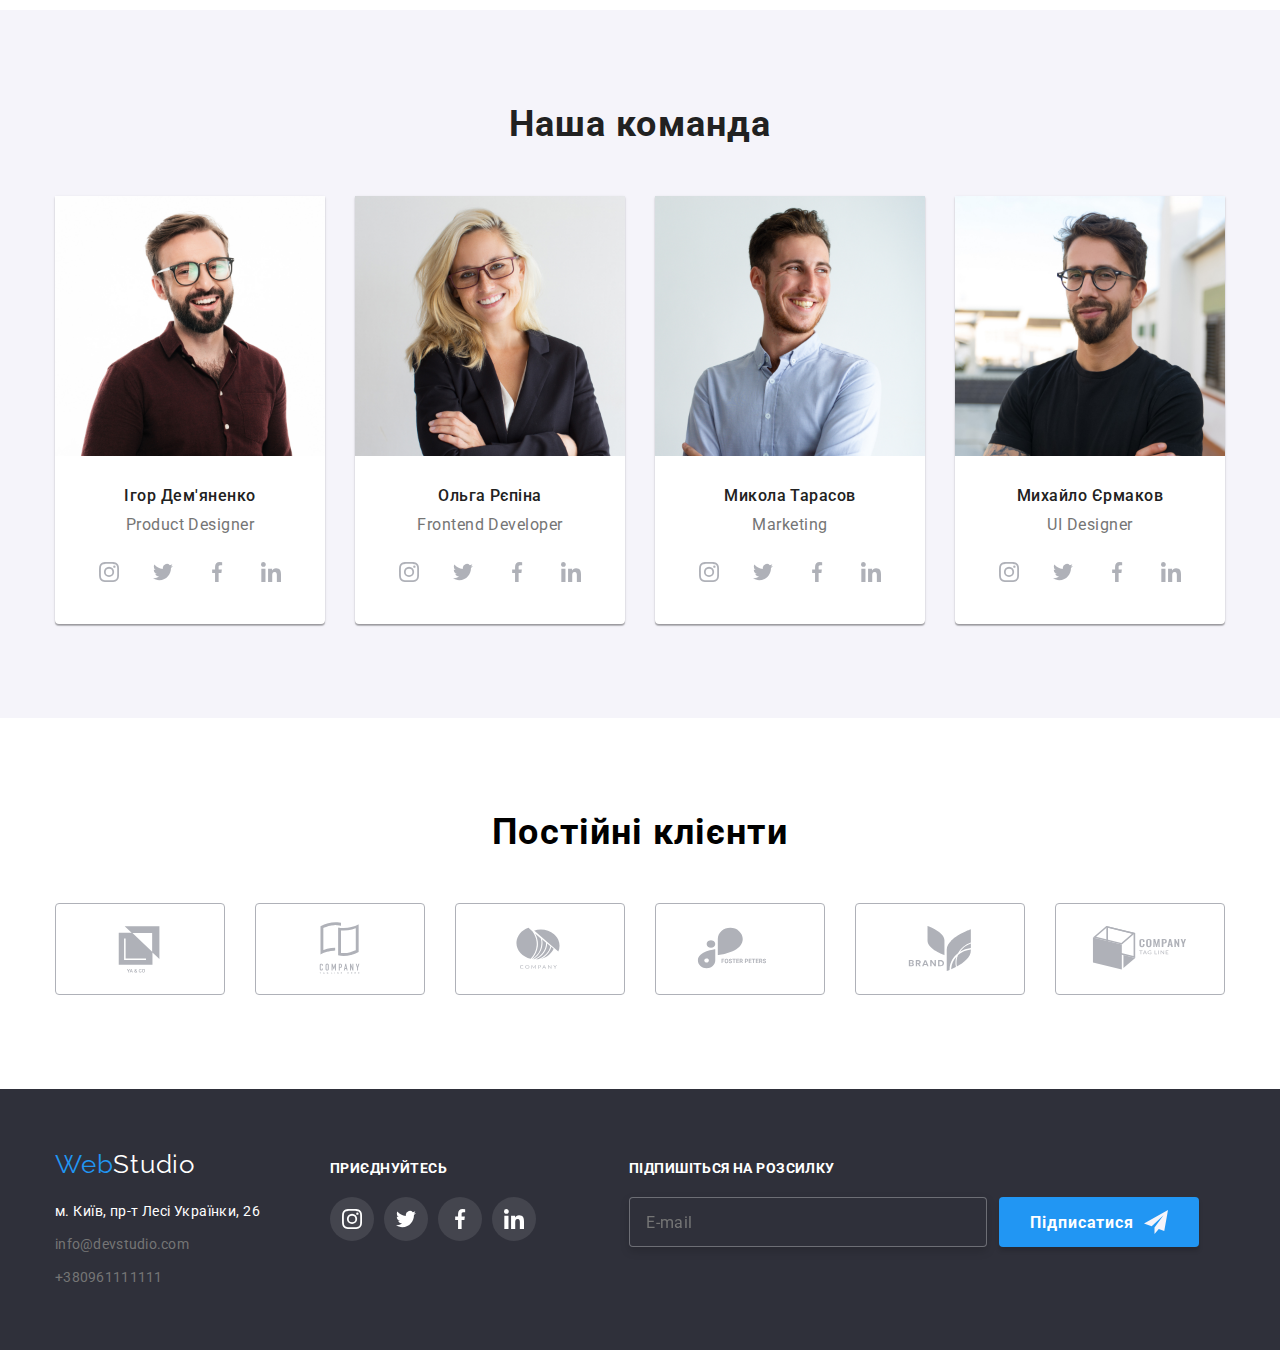
==== commit e314430c: "header-push" ====
--- a/index.html
+++ b/index.html
@@ -18,28 +18,28 @@
 
     <header class="header">
         <div class="container">
-            <div class="header-container">
-                <nav class="header-nav">
-                    <a href="./index.html" class="web-logo">
-                        Web<span class="studiologo-header">Studio</span>
+            <div class="header__container">
+                <nav class="header__nav">
+                    <a href="./index.html" class="web__logo">
+                        Web<span class="studiologo__header">Studio</span>
                     </a>
-                    <ul class="site-nav">
-                        <li><a class="link-nav link-nav--current" href="./index.html">Студія</a></li>
-                        <li><a class="link-nav" href="./portfolio.html">Портфоліо</a></li>
-                        <li><a class="link-nav" href=" ">Контакти</a></li>
+                    <ul class="navigation__links">
+                        <li><a class="link__nav link__nav--current" href="./index.html">Студія</a></li>
+                        <li><a class="link__nav" href="./portfolio.html">Портфоліо</a></li>
+                        <li><a class="link__nav" href=" ">Контакти</a></li>
                     </ul>
                 </nav>
                 <ul class="contact">
-                    <li class="contact-list">
-                        <a class="link-contact" href="mailto:info@devstudio.com">
-                        <svg class="contact-icon" width="16" height="12">
+                    <li class="contact__list">
+                        <a class="link__contact" href="mailto:info@devstudio.com">
+                        <svg class="contact__icon" width="16" height="12">
                             <use href="./images/icons.svg#icon-envelope"></use>
                         </svg>
                         info@devstudio.com</a>
                     </li>
-                    <li class="contact-list">
-                        <a class="link-contact" href="tel:+380961111111">
-                        <svg class="contact-icon" width="10" height="16">
+                    <li class="contact__list">
+                        <a class="link__contact" href="tel:+380961111111">
+                        <svg class="contact__icon" width="10" height="16">
                             <use href="./images/icons.svg#icon-phone"></use>
                         </svg>
                         +380961111111</a>
--- a/css/main.min.css
+++ b/css/main.min.css
@@ -1 +1 @@
-.header{border-bottom:1px solid #ececec;background-color:#fff}.web-logo{text-decoration:none;font-family:"Raleway",sans-serif;font-size:26px;line-height:1.19;letter-spacing:.03em;color:var(--color-brand)}.studiologo-header{text-decoration:none;font-family:"Raleway",sans-serif;font-size:26px;line-height:1.19;letter-spacing:.03em;color:#000;margin-right:93px}.link-nav{position:relative;-webkit-transition:color;transition:color;-webkit-transition-duration:250ms;transition-duration:250ms;-webkit-transition-timing-function:cubic-bezier(0.4, 0, 0.2, 1);transition-timing-function:cubic-bezier(0.4, 0, 0.2, 1);text-decoration:none;font-weight:500;font-size:14px;line-height:1.14;letter-spacing:.02em;color:var(--txtcolor-primary)}.link-nav--current::after{position:absolute;top:46px;display:block;width:100%;height:4px;border-radius:2px;background-color:#2196f3;background-color:currentColor;content:""}.link-nav:hover,.link-nav:focus,.link-nav--current{color:var(--color-brand)}.link-contact{-webkit-transition-property:color;transition-property:color;-webkit-transition-duration:250ms;transition-duration:250ms;-webkit-transition-timing-function:cubic-bezier(0.4, 0, 0.2, 1);transition-timing-function:cubic-bezier(0.4, 0, 0.2, 1);display:-webkit-box;display:-ms-flexbox;display:flex;-webkit-box-align:center;-ms-flex-align:center;align-items:center;text-decoration:none;font-weight:500;font-size:14px;line-height:1.14;letter-spacing:.02em;color:var(--txtcolor-secondary)}.header-container{display:-webkit-box;display:-ms-flexbox;display:flex;-webkit-box-align:center;-ms-flex-align:center;align-items:center;-webkit-box-pack:justify;-ms-flex-pack:justify;justify-content:space-between}.header-nav{display:-webkit-box;display:-ms-flexbox;display:flex;-webkit-box-align:center;-ms-flex-align:center;align-items:center}.site-nav{display:-webkit-box;display:-ms-flexbox;display:flex;gap:50px;margin-top:32px;margin-bottom:32px}.contact{display:-webkit-box;display:-ms-flexbox;display:flex;gap:50px}.contact-list{display:-webkit-box;display:-ms-flexbox;display:flex;-webkit-box-align:center;-ms-flex-align:center;align-items:center;-webkit-box-orient:horizontal;-webkit-box-direction:reverse;-ms-flex-direction:row-reverse;flex-direction:row-reverse;gap:10px}.contact-icon{fill:currentColor;margin-right:10px}.link-contact:hover,.link-contact:focus{color:var(--color-brand)}/*# sourceMappingURL=main.min.css.map */+:root{--color-primary: #2F303A;--color-secondary: #F5F5F5;--color-brand: #2196F3;--txtcolor-primary: #212121;--txtcolor-secondary: #757575;--gradient: rgba(47, 48, 58, 0.4), rgba(47, 48, 58, 0.4)}body{font-family:"Roboto",sans-serif}h1,h2,h3,h4,h5,h6,p{margin:0}ul{list-style:none;padding:0;margin:0}img{display:block}.section{padding:94px 0}.container{max-width:1200px;margin-left:auto;margin-right:auto;padding:0 15px}.backdrop{-webkit-transition:opacity,visibility;transition:opacity,visibility;-webkit-transition-duration:250ms;transition-duration:250ms;-webkit-transition-property:opacity,visibility;transition-property:opacity,visibility;background-color:rgba(0,0,0,.2);width:100%;height:100%;position:fixed;top:0;left:0;z-index:1}.is-hidden{opacity:0;visibility:hidden;pointer-events:none}.modal{position:absolute;top:50%;left:50%;-webkit-transform:translate(-50%, -50%);transform:translate(-50%, -50%);width:528px;min-height:581px;padding:40px;background-color:#fff;-webkit-box-shadow:0px 1px 3px rgba(0,0,0,.12),0px 1px 1px rgba(0,0,0,.14),0px 2px 1px rgba(0,0,0,.2);box-shadow:0px 1px 3px rgba(0,0,0,.12),0px 1px 1px rgba(0,0,0,.14),0px 2px 1px rgba(0,0,0,.2);border-radius:4px}.close-btn{display:-webkit-inline-box;display:-ms-inline-flexbox;display:inline-flex;position:absolute;top:8px;right:8px;-webkit-box-align:center;-ms-flex-align:center;align-items:center;-webkit-box-pack:center;-ms-flex-pack:center;justify-content:center;padding:0;width:30px;height:30px;border-radius:50%;background-color:#fff;border:1px solid rgba(0,0,0,.1);cursor:pointer}.x-icon{-webkit-transition:fill 300ms ease;transition:fill 300ms ease}.close-btn:hover .x-icon{fill:var(--color-brand)}.form-title{font-weight:700;margin-bottom:12px;font-size:20px;line-height:1.15;text-align:center;letter-spacing:.03em;color:var(--txtcolor-primary)}.form-label{display:block;font-weight:400;font-size:12px;line-height:1.16;letter-spacing:.01em;margin-bottom:4px;color:var(--txtcolor-secondary)}.form-control{position:relative;margin-bottom:10px}.form-input{width:100%;height:40px;border:1px solid rgba(33,33,33,.2);border-radius:4px;padding-left:42px;padding-right:15px;outline:none}.form-input:focus{border-color:var(--color-brand)}.form-icon{position:absolute;left:15px;top:50%;-webkit-transform:translateY(-50%);transform:translateY(-50%);fill:currentColor}.form-control:focus-within .form-icon{fill:var(--color-brand)}.form-textarea{display:block;width:100%;height:120px;padding:12px 16px;border:1px solid rgba(33,33,33,.2);border-radius:4px;outline:none;font-size:12px;line-height:1.16;letter-spacing:.01em;resize:none}.form-textarea::-webkit-input-placeholder{color:rgba(117,117,117,.5)}.form-textarea::-moz-placeholder{color:rgba(117,117,117,.5)}.form-textarea:-ms-input-placeholder{color:rgba(117,117,117,.5)}.form-textarea::-ms-input-placeholder{color:rgba(117,117,117,.5)}.form-textarea::placeholder{color:rgba(117,117,117,.5)}.form-textarea:focus{border-color:var(--color-brand)}.checkbox-input{-webkit-appearance:none;-moz-appearance:none;appearance:none;width:16px;height:15px;border:2px solid #000;border-radius:2px;-webkit-transition:border-color 300ms ease,background-color 300ms ease;transition:border-color 300ms ease,background-color 300ms ease}.checkbox-input:checked{border-color:rgba(0,0,0,0);background-color:var(--color-brand);background-image:url(../images/checked.svg);background-repeat:no-repeat;background-position:center;background-size:contain}.checkbox-label{font-weight:400;font-size:14px;line-height:1.71;letter-spacing:.03em;color:var(--txtcolor-secondary)}.terms-link{font-weight:400;font-size:14px;line-height:1.71;letter-spacing:.03em;color:var(--color-brand)}.terms-control{display:-webkit-box;display:-ms-flexbox;display:flex;-webkit-box-pack:center;-ms-flex-pack:center;justify-content:center;-webkit-box-align:center;-ms-flex-align:center;align-items:center;margin-top:20px;gap:8px}.btn-send{display:block;margin:0 auto;padding:10px 52px;margin-top:30px;background-color:var(--color-brand);-webkit-box-shadow:0px 4px 4px rgba(0,0,0,.15);box-shadow:0px 4px 4px rgba(0,0,0,.15);border-radius:4px;font-family:inherit;font-weight:700;font-size:16px;line-height:1.86;letter-spacing:.06em;color:#fff;border:none;cursor:pointer;-webkit-transition-property:background-color;transition-property:background-color;-webkit-transition-duration:250ms;transition-duration:250ms;-webkit-transition-timing-function:cubic-bezier(0.4, 0, 0.2, 1);transition-timing-function:cubic-bezier(0.4, 0, 0.2, 1)}.btn-send:hover,.btn-send:focus{background-color:#188ce8}.visually-hidden{position:absolute;white-space:nowrap;width:1px;height:1px;overflow:hidden;border:0;padding:0;clip:rect(0 0 0 0);-webkit-clip-path:inset(50%);clip-path:inset(50%);margin:-1px}.header{border-bottom:1px solid #ececec;background-color:#fff}.web-logo{text-decoration:none;font-family:"Raleway",sans-serif;font-size:26px;line-height:1.19;letter-spacing:.03em;color:var(--color-brand)}.studiologo-header{text-decoration:none;font-family:"Raleway",sans-serif;font-size:26px;line-height:1.19;letter-spacing:.03em;color:#000;margin-right:93px}.link-nav{position:relative;-webkit-transition:color;transition:color;-webkit-transition-duration:250ms;transition-duration:250ms;-webkit-transition-timing-function:cubic-bezier(0.4, 0, 0.2, 1);transition-timing-function:cubic-bezier(0.4, 0, 0.2, 1);text-decoration:none;font-weight:500;font-size:14px;line-height:1.14;letter-spacing:.02em;color:var(--txtcolor-primary)}.link-nav--current::after{position:absolute;top:46px;display:block;width:100%;height:4px;border-radius:2px;background-color:#2196f3;background-color:currentColor;content:""}.link-nav:hover,.link-nav:focus,.link-nav--current{color:var(--color-brand)}.link-contact{-webkit-transition-property:color;transition-property:color;-webkit-transition-duration:250ms;transition-duration:250ms;-webkit-transition-timing-function:cubic-bezier(0.4, 0, 0.2, 1);transition-timing-function:cubic-bezier(0.4, 0, 0.2, 1);display:-webkit-box;display:-ms-flexbox;display:flex;-webkit-box-align:center;-ms-flex-align:center;align-items:center;text-decoration:none;font-weight:500;font-size:14px;line-height:1.14;letter-spacing:.02em;color:var(--txtcolor-secondary)}.header-container{display:-webkit-box;display:-ms-flexbox;display:flex;-webkit-box-align:center;-ms-flex-align:center;align-items:center;-webkit-box-pack:justify;-ms-flex-pack:justify;justify-content:space-between}.header-nav{display:-webkit-box;display:-ms-flexbox;display:flex;-webkit-box-align:center;-ms-flex-align:center;align-items:center}.site-nav{display:-webkit-box;display:-ms-flexbox;display:flex;gap:50px;margin-top:32px;margin-bottom:32px}.contact{display:-webkit-box;display:-ms-flexbox;display:flex;gap:50px}.contact-list{display:-webkit-box;display:-ms-flexbox;display:flex;-webkit-box-align:center;-ms-flex-align:center;align-items:center;-webkit-box-orient:horizontal;-webkit-box-direction:reverse;-ms-flex-direction:row-reverse;flex-direction:row-reverse;gap:10px}.contact-icon{fill:currentColor;margin-right:10px}.link-contact:hover,.link-contact:focus{color:var(--color-brand)}.hero{max-width:1600px;-webkit-box-pack:center;-ms-flex-pack:center;justify-content:center;background-color:var(--color-primary);text-align:center;padding:200px 0;margin:0 auto;background-image:-webkit-gradient(linear, left top, left bottom, from(var(--gradient))),url(../images/titleOverlay.jpeg);background-image:linear-gradient(var(--gradient)),url(../images/titleOverlay.jpeg)}.main-title{font-weight:900;font-size:44px;line-height:1.36;letter-spacing:.06em;text-transform:uppercase;text-align:center;color:#fff;max-width:696px;margin-left:auto;margin-right:auto}.btn-requestservice{-webkit-transition-duration:250ms;transition-duration:250ms;-webkit-transition-timing-function:cubic-bezier(0.4, 0, 0.2, 1);transition-timing-function:cubic-bezier(0.4, 0, 0.2, 1);background-color:var(--color-brand);-webkit-box-shadow:0px 4px 4px rgba(0,0,0,.15);box-shadow:0px 4px 4px rgba(0,0,0,.15);border-radius:4px;font-family:inherit;font-weight:700;font-size:16px;line-height:1.86;letter-spacing:.06em;color:#fff;border:none;cursor:pointer;padding:10px 32px 10px 32px;margin-top:30px}.btn-requestservice:hover,.btn-requestservice:focus{background-color:#188ce8}.benefits{font-size:14px;line-height:1.14;letter-spacing:.03em;text-transform:uppercase;color:var(--txtcolor-primary);margin-top:30px}.benefits-description{font-size:14px;line-height:1.71;letter-spacing:.03em;color:var(--txtcolor-secondary);margin-top:10px;margin-bottom:0px}.listof-benefits{display:-webkit-box;display:-ms-flexbox;display:flex;-webkit-box-pack:center;-ms-flex-pack:center;justify-content:center;gap:30px}.listof-benefits .list{width:270px}.design-boxes{display:-webkit-box;display:-ms-flexbox;display:flex;-webkit-box-align:center;-ms-flex-align:center;align-items:center;-webkit-box-pack:center;-ms-flex-pack:center;justify-content:center;height:120px;background-color:#f5f4fa;border-radius:4px}.benefits-icon{width:70px;height:70px}.whatwe-do{padding-top:0}.title-whatwe-do{font-size:36px;line-height:1.16;text-align:center;letter-spacing:.03em;color:var(--txtcolor-primary)}.picsof-whatwe-do{display:-webkit-box;display:-ms-flexbox;display:flex;gap:30px;margin-top:50px}.description-list{position:relative}.picture-description{font-size:14px;font-weight:700;line-height:1.14;text-align:center;letter-spacing:.03em;text-transform:uppercase;color:#fff;background-color:rgba(47,48,58,.8);padding:27px 0px;position:absolute;bottom:0;width:100%}.team{background-color:#f5f4fa}.people{display:-webkit-box;display:-ms-flexbox;display:flex;gap:30px}.people-cards{background-color:#fff;-webkit-box-shadow:0px 1px 3px rgba(0,0,0,.12),0px 1px 1px rgba(0,0,0,.14),0px 2px 1px rgba(0,0,0,.2);box-shadow:0px 1px 3px rgba(0,0,0,.12),0px 1px 1px rgba(0,0,0,.14),0px 2px 1px rgba(0,0,0,.2);border-radius:0px 0px 4px 4px}.team-title{font-size:36px;line-height:1.16;text-align:center;letter-spacing:.03em;color:var(--txtcolor-primary);margin-bottom:50px}.team-wrapper{padding:30px 0}.people-names{font-weight:500;font-size:16px;line-height:1.19;text-align:center;letter-spacing:.03em;color:var(--txtcolor-primary);margin-bottom:10px}.professions{font-size:16px;line-height:1.19;text-align:center;letter-spacing:.03em;color:var(--txtcolor-secondary)}.social-list{display:-webkit-box;display:-ms-flexbox;display:flex;-webkit-box-pack:center;-ms-flex-pack:center;justify-content:center;margin-top:16px;gap:10px}.social-link{-webkit-transition-property:color,background-color;transition-property:color,background-color;-webkit-transition-duration:250ms;transition-duration:250ms;-webkit-transition-timing-function:cubic-bezier(0.4, 0, 0.2, 1);transition-timing-function:cubic-bezier(0.4, 0, 0.2, 1);display:-webkit-box;display:-ms-flexbox;display:flex;-webkit-box-align:center;-ms-flex-align:center;align-items:center;-webkit-box-pack:center;-ms-flex-pack:center;justify-content:center;width:44px;height:44px;border-radius:50%;color:#afb1b8}.social-link:hover,.social-link:focus{color:#fff;background-color:var(--color-brand)}.social-icon{fill:currentColor}.clients-title{font-size:36px;line-height:1.16;text-align:center;letter-spacing:.03em}.clients-list{display:-webkit-box;display:-ms-flexbox;display:flex;-webkit-box-pack:center;-ms-flex-pack:center;justify-content:center;gap:30px;margin-top:50px}.clients-link{-webkit-transition-property:color,border;transition-property:color,border;-webkit-transition-duration:250ms;transition-duration:250ms;-webkit-transition-timing-function:cubic-bezier(0.4, 0, 0.2, 1);transition-timing-function:cubic-bezier(0.4, 0, 0.2, 1);display:-webkit-box;display:-ms-flexbox;display:flex;-webkit-box-pack:center;-ms-flex-pack:center;justify-content:center;-webkit-box-align:center;-ms-flex-align:center;align-items:center;width:170px;height:92px;color:#afb1b8;border:1px solid #afb1b8;border-radius:4px}.clients-logo{width:106px;height:60px;fill:currentColor}.clients-link:hover,.clients-link:focus{color:var(--color-brand);border:1px solid var(--color-brand)}.buttons{display:-webkit-box;display:-ms-flexbox;display:flex;-webkit-box-pack:center;-ms-flex-pack:center;justify-content:center;gap:8px}.filter-button{-webkit-transition-property:color,background-color,-webkit-box-shadow;transition-property:color,background-color,-webkit-box-shadow;transition-property:color,background-color,box-shadow;transition-property:color,background-color,box-shadow,-webkit-box-shadow;-webkit-transition-duration:250ms;transition-duration:250ms;-webkit-transition-timing-function:cubic-bezier(0.4, 0, 0.2, 1);transition-timing-function:cubic-bezier(0.4, 0, 0.2, 1);background-color:#f5f4fa;border-radius:4px;font-family:inherit;font-weight:500;font-size:16px;line-height:1.6;letter-spacing:.03em;color:#2f303a;cursor:pointer;padding:6px 22px 6px 22px;border:none}.filter-button:hover,.filter-button:focus{color:#fff;background-color:var(--color-brand);-webkit-box-shadow:0px 3px 1px rgba(0,0,0,.1),0px 1px 2px rgba(0,0,0,.08),0px 2px 2px rgba(0,0,0,.12);box-shadow:0px 3px 1px rgba(0,0,0,.1),0px 1px 2px rgba(0,0,0,.08),0px 2px 2px rgba(0,0,0,.12)}.project-cards{display:-webkit-box;display:-ms-flexbox;display:flex;-ms-flex-wrap:wrap;flex-wrap:wrap;margin-top:50px;gap:30px}.overlay-wrapper{position:relative;overflow:hidden}.project-wrapper{border:1px solid #eee;border-top:none;padding:20px 24px}.project-name{font-size:18px;line-height:2;letter-spacing:.06em;color:var(--txtcolor-primary)}.project-type{font-size:16px;line-height:1.86;letter-spacing:.03em;color:var(--txtcolor-secondary);margin-top:4px}.boxes{-webkit-transition-property:-webkit-box-shadow;transition-property:-webkit-box-shadow;transition-property:box-shadow;transition-property:box-shadow, -webkit-box-shadow;position:relative;-webkit-transition-duration:250ms;transition-duration:250ms;-webkit-transition-timing-function:cubic-bezier(0.4, 0, 0.2, 1);transition-timing-function:cubic-bezier(0.4, 0, 0.2, 1)}.boxes:hover{-webkit-box-shadow:0px 1px 1px rgba(0,0,0,.12),0px 4px 4px rgba(0,0,0,.06),1px 4px 6px rgba(0,0,0,.16);box-shadow:0px 1px 1px rgba(0,0,0,.12),0px 4px 4px rgba(0,0,0,.06),1px 4px 6px rgba(0,0,0,.16)}.upsliding-window{position:absolute;top:0;left:0;-webkit-transform:translateY(100%);transform:translateY(100%);-webkit-transition-duration:250ms;transition-duration:250ms;-webkit-transition-timing-function:cubic-bezier(0.4, 0, 0.2, 1);transition-timing-function:cubic-bezier(0.4, 0, 0.2, 1);overflow:hidden;width:100%;height:100%;padding:0 24px;display:-webkit-box;display:-ms-flexbox;display:flex;-webkit-box-align:center;-ms-flex-align:center;align-items:center;background-color:rgba(33,150,243,.9)}.text-inwindow{font-size:18px;line-height:1.56;letter-spacing:.03em;color:#fff}.boxes:hover .upsliding-window{-webkit-transform:translateY(0);transform:translateY(0)}.footer{background-color:var(--color-primary);padding:60px 0}.studiologo-footer{text-decoration:none;font-family:"Raleway",sans-serif;font-size:26px;line-height:1.19;letter-spacing:.03em;color:#fff}.footer-adress{font-style:normal;margin-top:20px}.adress-line{font-size:14px;line-height:1.71;letter-spacing:.03em;color:#fff;margin-bottom:9px}.contact-footer-list:not(:last-child){margin-bottom:9px}.link-contact-footer{text-decoration:none;font-size:14px;line-height:1.71;letter-spacing:.02em;color:var(--txtcolor-secondary)}.join{font-size:14px;line-height:1.14;letter-spacing:.03em;text-transform:uppercase;color:#fff;display:-webkit-box;display:-ms-flexbox;display:flex;-webkit-box-align:center;-ms-flex-align:center;align-items:center}.social-list-footer{display:-webkit-box;display:-ms-flexbox;display:flex;margin-top:20px;gap:10px}.social-link-footer{-webkit-transition-property:background-color;transition-property:background-color;-webkit-transition-duration:250ms;transition-duration:250ms;-webkit-transition-timing-function:cubic-bezier(0.4, 0, 0.2, 1);transition-timing-function:cubic-bezier(0.4, 0, 0.2, 1);display:-webkit-box;display:-ms-flexbox;display:flex;-webkit-box-align:center;-ms-flex-align:center;align-items:center;-webkit-box-pack:center;-ms-flex-pack:center;justify-content:center;width:44px;height:44px;border-radius:50%;color:#fff;background-color:rgba(255,255,255,.1)}.social-icon-footer{fill:currentColor}.social-item-footer{display:-webkit-box;display:-ms-flexbox;display:flex;-webkit-box-pack:center;-ms-flex-pack:center;justify-content:center;gap:10px}.social-link-footer:hover,.social-item-footer:focus{background-color:var(--color-brand)}.logo-address-social{display:-webkit-box;display:-ms-flexbox;display:flex;-webkit-box-align:baseline;-ms-flex-align:baseline;align-items:baseline}.social{margin-left:70px}.sign-up{margin-left:93px}.sign-up-form{position:relative;display:-webkit-box;display:-ms-flexbox;display:flex;gap:12px}.sign-up-title{margin-bottom:20px;font-weight:700;font-size:14px;line-height:1.14;letter-spacing:.03em;text-transform:uppercase;color:#fff;-webkit-box-align:center;-ms-flex-align:center;align-items:center}.email-input{width:358px;height:50px;border:1px solid rgba(255,255,255,.3);-webkit-filter:drop-shadow(0px 4px 4px rgba(0, 0, 0, 0.15));filter:drop-shadow(0px 4px 4px rgba(0, 0, 0, 0.15));border-radius:4px;background-color:var(--color-primary);font-size:16px;line-height:1.25px;letter-spacing:.03em;color:rgba(255,255,255,.6);padding-left:16px;padding-right:16px}.btn-sign-up{display:-webkit-inline-box;display:-ms-inline-flexbox;display:inline-flex;-webkit-box-align:center;-ms-flex-align:center;align-items:center;-webkit-box-pack:center;-ms-flex-pack:center;justify-content:center;gap:10px;min-height:50px;width:200px;background-color:var(--color-brand);-webkit-box-shadow:0px 4px 4px rgba(0,0,0,.15);box-shadow:0px 4px 4px rgba(0,0,0,.15);border-radius:4px;font-family:inherit;font-weight:700;font-size:16px;line-height:1.86;letter-spacing:.06em;color:#fff;border:none;cursor:pointer;padding:10px 28px}.send-icon{fill:#f5f4fa}/*# sourceMappingURL=main.min.css.map */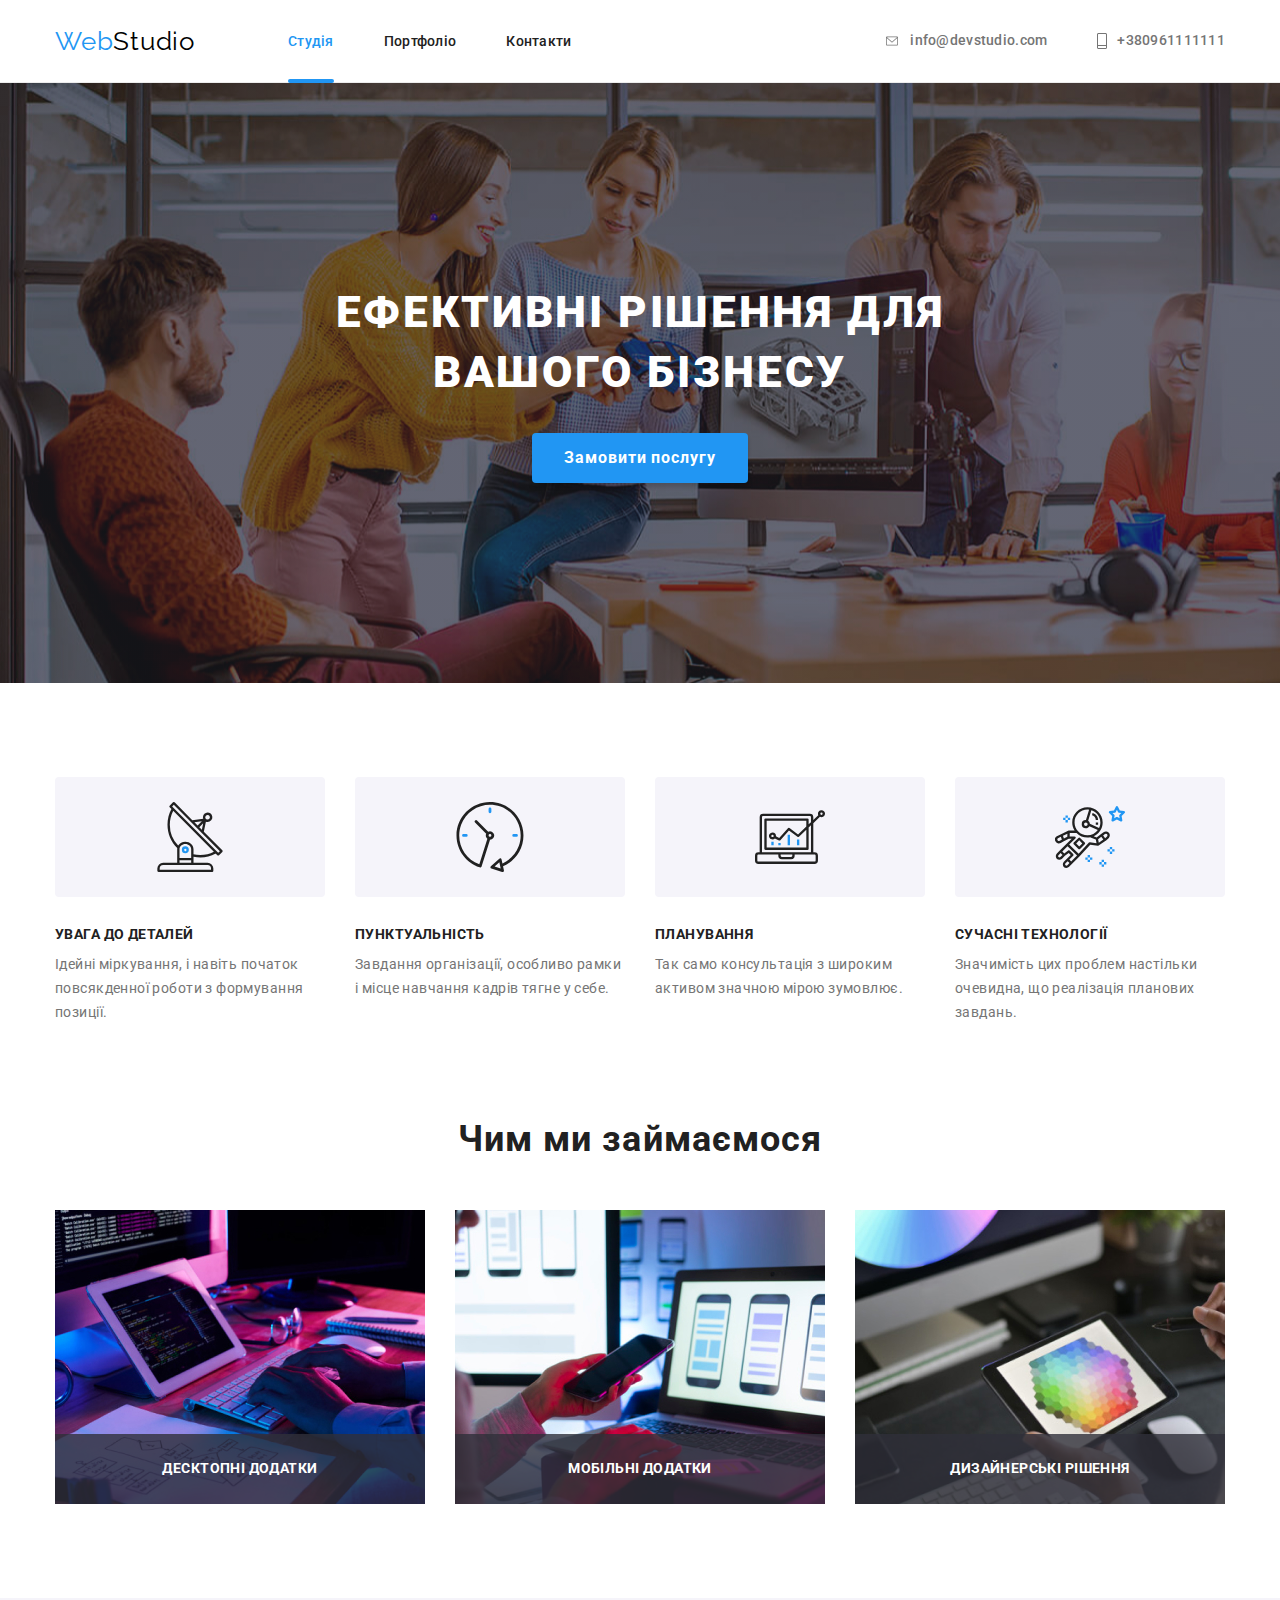
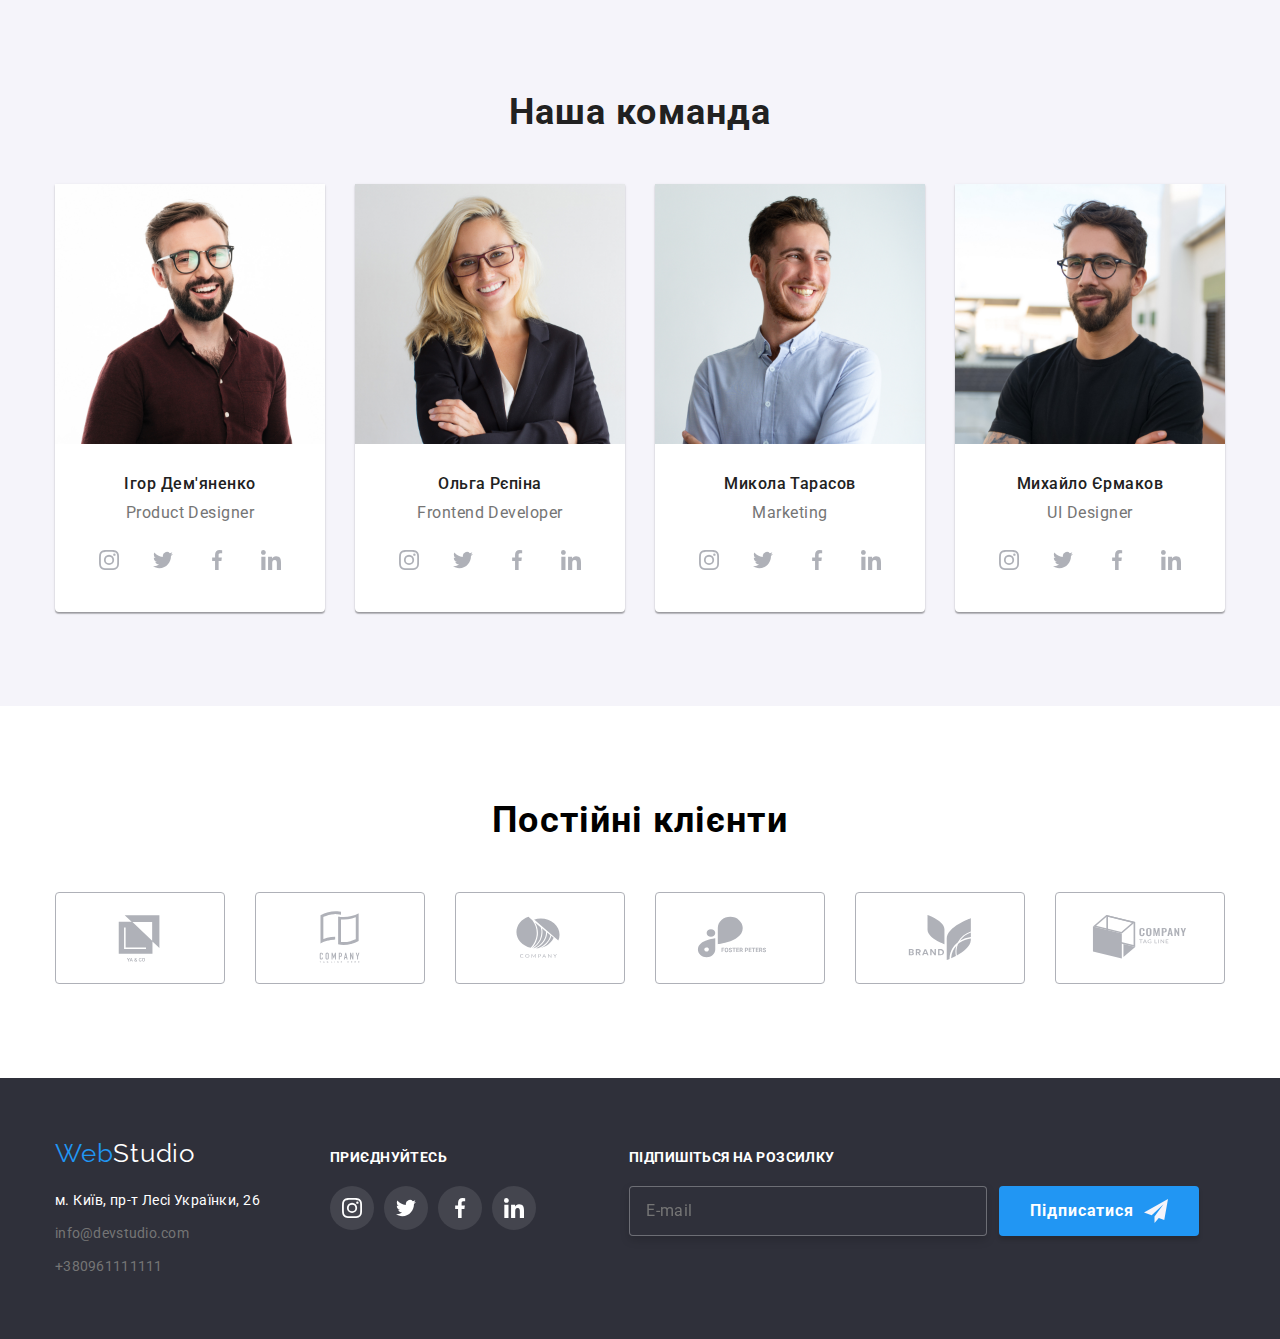
==== commit cd690f14: "2" ====
--- a/index.html
+++ b/index.html
@@ -20,7 +20,7 @@
         <div class="container">
             <div class="header__container">
                 <nav class="header__nav">
-                    <a href="./index.html" class="web__logo">
+                    <a href="./index.html" class="web-logo">
                         Web<span class="studiologo__header">Studio</span>
                     </a>
                     <ul class="navigation__links">
@@ -30,19 +30,19 @@
                     </ul>
                 </nav>
                 <ul class="contact">
-                    <li class="contact__list">
+                    <li class="contact__item">
                         <a class="link__contact" href="mailto:info@devstudio.com">
-                        <svg class="contact__icon" width="16" height="12">
-                            <use href="./images/icons.svg#icon-envelope"></use>
-                        </svg>
-                        info@devstudio.com</a>
-                    </li>
-                    <li class="contact__list">
+                            <svg class="contact__icon" width="16" height="12">
+                                <use href="./images/icons.svg#icon-envelope"></use>
+                            </svg>
+                            info@devstudio.com</a>
+                    </li>
+                    <li class="contact__item">
                         <a class="link__contact" href="tel:+380961111111">
-                        <svg class="contact__icon" width="10" height="16">
-                            <use href="./images/icons.svg#icon-phone"></use>
-                        </svg>
-                        +380961111111</a>
+                            <svg class="contact__icon" width="10" height="16">
+                                <use href="./images/icons.svg#icon-phone"></use>
+                            </svg>
+                            +380961111111</a>
                     </li>
                 </ul>
             </div>
@@ -52,69 +52,69 @@
     <main>
         <section class="hero section">
             <div class="container">
-                <h1 class="main-title">Ефективні рішення для вашого бізнесу</h1>
-                <button type="button" class="btn-requestservice" data-modal-open>Замовити послугу</button>
+                <h1 class="main__title">Ефективні рішення для вашого бізнесу</h1>
+                <button type="button" class="btn__requestservice" data-modal-open>Замовити послугу</button>
             </div>
         </section>
 
         <section class="undertitle section">
             <div class="container">
-                <ul class="listof-benefits">
+                <ul class="listof__benefits">
                     <li class="list">
-                        <div class="design-boxes">
-                            <svg class="benefits-icon">
+                        <div class="design__boxes">
+                            <svg class="inbox__icon">
                                 <use href="./images/icons.svg#icon-antenna" width="70" height="70"></use>
                             </svg>
                         </div>
-                        <h2 class="benefits">Увага до деталей</h2>
-                        <p class="benefits-description">Ідейні міркування, і навіть початок повсякденної роботи з формування позиції.</p>
+                        <h2 class="benefit">Увага до деталей</h2>
+                        <p class="benefits__description">Ідейні міркування, і навіть початок повсякденної роботи з формування позиції.</p>
                     </li>
                     <li class="list">
-                        <div class="design-boxes">
-                            <svg class="benefits-icon">
+                        <div class="design__boxes">
+                            <svg class="inbox__icon">
                                 <use href="./images/icons.svg#icon-clock" width="70" height="70"></use>
                             </svg>
                         </div>
-                        <h2 class="benefits">Пунктуальність</h2>
-                        <p class="benefits-description">Завдання організації, особливо рамки і місце навчання кадрів тягне у себе.</p>
+                        <h2 class="benefit">Пунктуальність</h2>
+                        <p class="benefits__description">Завдання організації, особливо рамки і місце навчання кадрів тягне у себе.</p>
                     </li>
                     <li class="list">
-                        <div class="design-boxes">
-                            <svg class="benefits-icon">
+                        <div class="design__boxes">
+                            <svg class="inbox__icon">
                                 <use href="./images/icons.svg#icon-computer" width="70" height="70"></use>
                             </svg>
                         </div>
-                        <h2 class="benefits">Планування</h2>
-                        <p class="benefits-description">Так само консультація з широким активом значною мірою зумовлює.</p>
+                        <h2 class="benefit">Планування</h2>
+                        <p class="benefits__description">Так само консультація з широким активом значною мірою зумовлює.</p>
                     </li>
                     <li class="list">
-                        <div class="design-boxes">
-                            <svg class="benefits-icon">
+                        <div class="design__boxes">
+                            <svg class="inbox__icon">
                                 <use href="./images/icons.svg#icon-astronaut" width="70" height="70"></use>
                             </svg>
                         </div>
-                        <h2 class="benefits">Сучасні технології</h2>
-                        <p class="benefits-description">Значимість цих проблем настільки очевидна, що реалізація планових завдань.</p>
+                        <h2 class="benefit">Сучасні технології</h2>
+                        <p class="benefits__description">Значимість цих проблем настільки очевидна, що реалізація планових завдань.</p>
                     </li>
                 </ul>
             </div>
         </section>
 
-        <section class="whatwe-do section">
+        <section class="whatwe__do section">
             <div class="container">
-                <h2 class="title-whatwe-do">Чим ми займаємося</h2>
-                <ul class="picsof-whatwe-do">
-                    <li class="description-list">
+                <h2 class="title__whatwe-do">Чим ми займаємося</h2>
+                <ul class="picsof__whatwe-do">
+                    <li class="description__list">
                         <img src="./images/img.jpeg" alt="Опрацювання схеми" width="370" height="294">
-                        <p class="picture-description">Десктопні додатки</p>
-                    </li>
-                    <li class="description-list">
+                        <p class="picture__description">Десктопні додатки</p>
+                    </li>
+                    <li class="description__list">
                         <img src="./images/img2.jpeg" alt="Мультипристрійна взаємодія" width="370" height="294">
-                        <p class="picture-description">Мобільні додатки</p>
-                    </li>
-                    <li class="description-list">
+                        <p class="picture__description">Мобільні додатки</p>
+                    </li>
+                    <li class="description__list">
                         <img src="./images/img3.jpeg" alt="Робота з кольорами" width="370" height="294">
-                        <p class="picture-description">Дизайнерські рішення</p>
+                        <p class="picture__description">Дизайнерські рішення</p>
                     </li>
                 </ul>
             </div>
@@ -122,38 +122,38 @@
 
         <section class="team section">
             <div class="container">
-                <h2 class="team-title">Наша команда</h2>
+                <h2 class="team__title">Наша команда</h2>
                 <ul class="people">
-                    <li class="people-cards">
+                    <li class="people__cards">
                         <img src="./images/person1.jpeg" alt="Ігор Дем'яненко" width="270" height="260">
-                        <div class="team-wrapper">
-                            <h3 class="people-names">Ігор Дем'яненко</h3>
+                        <div class="team__wrapper">
+                            <h3 class="people__names">Ігор Дем'яненко</h3>
                             <p class="professions">Product Designer</p>
-                            <ul class="social-list">
-                                <li>
-                                    <a href="" class="social-link">
-                                        <svg class="social-icon" width="20px" height="20px">
+                            <ul class="social__list">
+                                <li>
+                                    <a href="" class="social__link">
+                                        <svg class="social__icon" width="20px" height="20px">
                                             <use href="./images/icons.svg#icon-instagram"></use>
                                         </svg>
                                     </a>
                                 </li>
                                 <li>
-                                    <a href="" class="social-link">
-                                        <svg class="social-icon" width="20px" height="20px">
+                                    <a href="" class="social__link">
+                                        <svg class="social__icon" width="20px" height="20px">
                                             <use href="./images/icons.svg#icon-twitter"></use>
                                         </svg>
                                     </a>
                                 </li>
                                 <li>
-                                    <a href="" class="social-link">
-                                        <svg class="social-icon" width="20px" height="20px">
+                                    <a href="" class="social__link">
+                                        <svg class="social__icon" width="20px" height="20px">
                                             <use href="./images/icons.svg#icon-facebook"></use>
                                         </svg>
                                     </a>
                                 </li>
                                 <li>
-                                    <a href="" class="social-link">
-                                        <svg class="social-icon" width="20px" height="20px">
+                                    <a href="" class="social__link">
+                                        <svg class="social__icon" width="20px" height="20px">
                                             <use href="./images/icons.svg#icon-linkedin"></use>
                                         </svg>
                                     </a>
@@ -161,36 +161,36 @@
                             </ul>
                         </div>
                     </li>
-                    <li class="people-cards">
+                    <li class="people__cards">
                         <img src="./images/person2.jpeg" alt="Ольга Рєпіна" width="270" height="260">
-                        <div class="team-wrapper">
-                            <h3 class="people-names">Ольга Рєпіна</h3>
+                        <div class="team__wrapper">
+                            <h3 class="people__names">Ольга Рєпіна</h3>
                             <p class="professions">Frontend Developer</p>
-                            <ul class="social-list">
-                                <li>
-                                    <a href="" class="social-link">
-                                        <svg class="social-icon" width="20px" height="20px">
+                            <ul class="social__list">
+                                <li>
+                                    <a href="" class="social__link">
+                                        <svg class="social__icon" width="20px" height="20px">
                                             <use href="./images/icons.svg#icon-instagram"></use>
                                         </svg>
                                     </a>
                                 </li>
                                 <li>
-                                    <a href="" class="social-link">
-                                        <svg class="social-icon" width="20px" height="20px">
+                                    <a href="" class="social__link">
+                                        <svg class="social__icon" width="20px" height="20px">
                                             <use href="./images/icons.svg#icon-twitter"></use>
                                         </svg>
                                     </a>
                                 </li>
                                 <li>
-                                    <a href="" class="social-link">
-                                        <svg class="social-icon" width="20px" height="20px">
+                                    <a href="" class="social__link">
+                                        <svg class="social__icon" width="20px" height="20px">
                                             <use href="./images/icons.svg#icon-facebook"></use>
                                         </svg>
                                     </a>
                                 </li>
                                 <li>
-                                    <a href="" class="social-link">
-                                        <svg class="social-icon" width="20px" height="20px">
+                                    <a href="" class="social__link">
+                                        <svg class="social__icon" width="20px" height="20px">
                                             <use href="./images/icons.svg#icon-linkedin"></use>
                                         </svg>
                                     </a>
@@ -198,36 +198,36 @@
                             </ul>
                         </div>
                     </li>
-                    <li class="people-cards">
+                    <li class="people__cards">
                         <img src="./images/person3.jpeg" alt="Микола Тарасов" width="270" height="260">
-                        <div class="team-wrapper">
-                            <h3 class="people-names">Микола Тарасов</h3>
+                        <div class="team__wrapper">
+                            <h3 class="people__names">Микола Тарасов</h3>
                             <p class="professions">Marketing</p>
-                            <ul class="social-list">
-                                <li>
-                                    <a href="" class="social-link">
-                                        <svg class="social-icon" width="20px" height="20px">
+                            <ul class="social__list">
+                                <li>
+                                    <a href="" class="social__link">
+                                        <svg class="social__icon" width="20px" height="20px">
                                             <use href="./images/icons.svg#icon-instagram"></use>
                                         </svg>
                                     </a>
                                 </li>
                                 <li>
-                                    <a href="" class="social-link">
-                                        <svg class="social-icon" width="20px" height="20px">
+                                    <a href="" class="social__link">
+                                        <svg class="social__icon" width="20px" height="20px">
                                             <use href="./images/icons.svg#icon-twitter"></use>
                                         </svg>
                                     </a>
                                 </li>
                                 <li>
-                                    <a href="" class="social-link">
-                                        <svg class="social-icon" width="20px" height="20px">
+                                    <a href="" class="social__link">
+                                        <svg class="social__icon" width="20px" height="20px">
                                             <use href="./images/icons.svg#icon-facebook"></use>
                                         </svg>
                                     </a>
                                 </li>
                                 <li>
-                                    <a href="" class="social-link">
-                                        <svg class="social-icon" width="20px" height="20px">
+                                    <a href="" class="social__link">
+                                        <svg class="social__icon" width="20px" height="20px">
                                             <use href="./images/icons.svg#icon-linkedin"></use>
                                         </svg>
                                     </a>
@@ -235,36 +235,36 @@
                             </ul>
                         </div>
                     </li>
-                    <li class="people-cards">
+                    <li class="people__cards">
                         <img src="./images/person4.jpeg" alt="Михайло Єрмаков" width="270" height="260">
-                        <div class="team-wrapper">
-                            <h3 class="people-names">Михайло Єрмаков</h3>
+                        <div class="team__wrapper">
+                            <h3 class="people__names">Михайло Єрмаков</h3>
                             <p class="professions">UI Designer</p>
-                            <ul class="social-list">
-                                <li>
-                                    <a href="" class="social-link">
-                                        <svg class="social-icon" width="20px" height="20px">
+                            <ul class="social__list">
+                                <li>
+                                    <a href="" class="social__link">
+                                        <svg class="social__icon" width="20px" height="20px">
                                             <use href="./images/icons.svg#icon-instagram"></use>
                                         </svg>
                                     </a>
                                 </li>
                                 <li>
-                                    <a href="" class="social-link">
-                                        <svg class="social-icon" width="20px" height="20px">
+                                    <a href="" class="social__link">
+                                        <svg class="social__icon" width="20px" height="20px">
                                             <use href="./images/icons.svg#icon-twitter"></use>
                                         </svg>
                                     </a>
                                 </li>
                                 <li>
-                                    <a href="" class="social-link">
-                                        <svg class="social-icon" width="20px" height="20px">
+                                    <a href="" class="social__link">
+                                        <svg class="social__icon" width="20px" height="20px">
                                             <use href="./images/icons.svg#icon-facebook"></use>
                                         </svg>
                                     </a>
                                 </li>
                                 <li>
-                                    <a href="" class="social-link">
-                                        <svg class="social-icon" width="20px" height="20px">
+                                    <a href="" class="social__link">
+                                        <svg class="social__icon" width="20px" height="20px">
                                             <use href="./images/icons.svg#icon-linkedin"></use>
                                         </svg>
                                     </a>
@@ -277,46 +277,46 @@
         </section>
         <section class="clients section">
             <div class="container">
-                <h3 class="clients-title">Постійні клієнти</h3>
-                <ul class="clients-list">
-                    <li class="client-box">
-                        <a href="" class="clients-link">
-                            <svg class="clients-logo">
+                <h3 class="clients__title">Постійні клієнти</h3>
+                <ul class="clients__list">
+                    <li class="client__box">
+                        <a href="" class="clients__link">
+                            <svg class="clients__logo">
                                 <use href="./images/icons.svg#icon-client1" width="106" height="60"></use>
                             </svg>
                         </a>
                     </li>
-                    <li class="client-box">
-                        <a href="" class="clients-link">
-                            <svg class="clients-logo">
+                    <li class="client__box">
+                        <a href="" class="clients__link">
+                            <svg class="clients__logo">
                                 <use href="./images/icons.svg#icon-client2" width="106" height="60"></use>
                             </svg>
                         </a>
                     </li>
-                    <li class="client-box">
-                        <a href="" class="clients-link">
-                            <svg class="clients-logo">
+                    <li class="client__box">
+                        <a href="" class="clients__link">
+                            <svg class="clients__logo">
                                 <use href="./images/icons.svg#icon-client3" width="106" height="60"></use>
                             </svg>
                         </a>
                     </li>
-                    <li class="client-box">
-                        <a href="" class="clients-link">
-                            <svg class="clients-logo">
+                    <li class="client__box">
+                        <a href="" class="clients__link">
+                            <svg class="clients__logo">
                                 <use href="./images/icons.svg#icon-client4" width="106" height="60"></use>
                             </svg>
                         </a>
                     </li>
-                    <li class="client-box">
-                        <a href="" class="clients-link">
-                            <svg class="clients-logo">
+                    <li class="client__box">
+                        <a href="" class="clients__link">
+                            <svg class="clients__logo">
                                 <use href="./images/icons.svg#icon-client5" width="106" height="60"></use>
                             </svg>
                         </a>
                     </li>
-                    <li class="client-box">
-                        <a href="" class="clients-link">
-                            <svg class="clients-logo">
+                    <li class="client__box">
+                        <a href="" class="clients__link">
+                            <svg class="clients__logo">
                                 <use href="./images/icons.svg#icon-client6" width="106" height="60"></use>
                             </svg>
                         </a>
@@ -328,64 +328,64 @@
     </main>
 
     <footer class="footer">
-        <div class="container logo-address-social">
-            <div class="logo-address">
+        <div class="container logo__address-social">
+            <div class="logo__address">
                 <a href="./index.html" class="web-logo">
-                    Web<span class="studiologo-footer">Studio</span>
+                    Web<span class="studiologo__footer">Studio</span>
                 </a>
-                <address class="footer-adress">
-                    <p class="adress-line">м. Київ, пр-т Лесі Українки, 26</p>
-                    <ul class="contact-footer">
-                        <li class="contact-footer-list">
-                            <a class="link-contact-footer" href="mailto:info@devstudio.com">info@devstudio.com</a>
+                <address class="footer__adress">
+                    <p class="adress__line">м. Київ, пр-т Лесі Українки, 26</p>
+                    <ul class="contact__footer">
+                        <li class="contact__footer-list">
+                            <a class="link-contact__footer" href="mailto:info@devstudio.com">info@devstudio.com</a>
                         </li>
-                        <li class="contact-footer-list">
-                            <a class="link-contact-footer" href="tel:+380961111111">+380961111111</a>
+                        <li class="contact__footer-list">
+                            <a class="link-contact__footer" href="tel:+380961111111">+380961111111</a>
                         </li>
                     </ul>
                 </address>
             </div>
             <div class="social">
                 <h2 class="join">Приєднуйтесь</h2>
-                <ul class="social-list-footer">
+                <ul class="social-list__footer">
                     <li>
-                        <a href="" class="social-link-footer">
-                            <svg class="social-icon-footer" width="20" height="20">
+                        <a href="" class="social-link__footer">
+                            <svg class="social-icon__footer" width="20" height="20">
                                 <use href="./images/icons.svg#icon-instagram"></use>
                             </svg>
                         </a>
                     </li>
                     <li>
-                        <a href="" class="social-link-footer">
-                            <svg class="social-icon-footer" width="20" height="20">
+                        <a href="" class="social-link__footer">
+                            <svg class="social-icon__footer" width="20" height="20">
                                 <use href="./images/icons.svg#icon-twitter"></use>
                             </svg>
                         </a>
                     </li>
                     <li>
-                        <a href="" class="social-link-footer">
-                            <svg class="social-icon-footer" width="20" height="20">
+                        <a href="" class="social-link__footer">
+                            <svg class="social-icon__footer" width="20" height="20">
                                 <use href="./images/icons.svg#icon-facebook"></use>
                             </svg>
                         </a>
                     </li>
                     <li>
-                        <a href="" class="social-link-footer">
-                            <svg class="social-icon-footer" width="20" height="20">
+                        <a href="" class="social-link__footer">
+                            <svg class="social-icon__footer" width="20" height="20">
                                 <use href="./images/icons.svg#icon-linkedin"></use>
                             </svg>
                         </a>
                     </li>
                 </ul>
             </div>
-            <div class="sign-up">
-                <p class="sign-up-title">Підпишіться на розсилку</p>
-                <form class="sign-up-form">
+            <div class="sign__up">
+                <p class="sign__up-title">Підпишіться на розсилку</p>
+                <form class="sign__up-form">
                     <label class="sign-up-label" for="person-mail-footer">
-                        <input class="email-input" id="person-mail-footer" type="email" placeholder="E-mail" name="person-mail-footer">
+                        <input class="email__input" id="person-mail-footer" type="email" placeholder="E-mail" name="person-mail-footer">
                     </label>
-                    <button type="submit" class="btn-sign-up" data-modal-open>Підписатися
-                        <svg class="send-icon" width="24" height="24">
+                    <button type="submit" class="btn__sign-up" data-modal-open>Підписатися
+                        <svg class="send__icon" width="24" height="24">
                             <use href="./images/icons.svg#icon-send"></use>
                         </svg>
                     </button>
@@ -403,7 +403,7 @@
             </button>
             <p class="form-title">Залиште свої дані, ми вам передзвонимо</p>
             <form name="contact-form">
-                <label class="form-label" for="person-name" >Ім'я</label>
+                <label class="form-label" for="person-name">Ім'я</label>
                 <div class="form-control">
                     <input class="form-input" id="person-name" type="text" name="person-name">
                     <svg class="form-icon" width="18" height="18">
@@ -425,7 +425,8 @@
                     </svg>
                 </div>
                 <label class="form-label" for="person-comment">Коментар</label>
-                    <textarea class="form-textarea" id="person-comment" name="person-comment" placeholder="Введіть текст"></textarea>
+                <textarea class="form-textarea" id="person-comment" name="person-comment"
+                    placeholder="Введіть текст"></textarea>
                 <div class="terms-control">
                     <input class="checkbox-input" id="terms-checkbox" type="checkbox" name="terms-checkbox">
                     <label class="checkbox-label" for="terms-checkbox">
@@ -437,7 +438,7 @@
             </form>
         </div>
     </div>
-
+    
     <script src="./js/modal.js"></script>
 
 </body>
--- a/css/main.min.css
+++ b/css/main.min.css
@@ -1 +1 @@
-:root{--color-primary: #2F303A;--color-secondary: #F5F5F5;--color-brand: #2196F3;--txtcolor-primary: #212121;--txtcolor-secondary: #757575;--gradient: rgba(47, 48, 58, 0.4), rgba(47, 48, 58, 0.4)}body{font-family:"Roboto",sans-serif}h1,h2,h3,h4,h5,h6,p{margin:0}ul{list-style:none;padding:0;margin:0}img{display:block}.section{padding:94px 0}.container{max-width:1200px;margin-left:auto;margin-right:auto;padding:0 15px}.backdrop{-webkit-transition:opacity,visibility;transition:opacity,visibility;-webkit-transition-duration:250ms;transition-duration:250ms;-webkit-transition-property:opacity,visibility;transition-property:opacity,visibility;background-color:rgba(0,0,0,.2);width:100%;height:100%;position:fixed;top:0;left:0;z-index:1}.is-hidden{opacity:0;visibility:hidden;pointer-events:none}.modal{position:absolute;top:50%;left:50%;-webkit-transform:translate(-50%, -50%);transform:translate(-50%, -50%);width:528px;min-height:581px;padding:40px;background-color:#fff;-webkit-box-shadow:0px 1px 3px rgba(0,0,0,.12),0px 1px 1px rgba(0,0,0,.14),0px 2px 1px rgba(0,0,0,.2);box-shadow:0px 1px 3px rgba(0,0,0,.12),0px 1px 1px rgba(0,0,0,.14),0px 2px 1px rgba(0,0,0,.2);border-radius:4px}.close-btn{display:-webkit-inline-box;display:-ms-inline-flexbox;display:inline-flex;position:absolute;top:8px;right:8px;-webkit-box-align:center;-ms-flex-align:center;align-items:center;-webkit-box-pack:center;-ms-flex-pack:center;justify-content:center;padding:0;width:30px;height:30px;border-radius:50%;background-color:#fff;border:1px solid rgba(0,0,0,.1);cursor:pointer}.x-icon{-webkit-transition:fill 300ms ease;transition:fill 300ms ease}.close-btn:hover .x-icon{fill:var(--color-brand)}.form-title{font-weight:700;margin-bottom:12px;font-size:20px;line-height:1.15;text-align:center;letter-spacing:.03em;color:var(--txtcolor-primary)}.form-label{display:block;font-weight:400;font-size:12px;line-height:1.16;letter-spacing:.01em;margin-bottom:4px;color:var(--txtcolor-secondary)}.form-control{position:relative;margin-bottom:10px}.form-input{width:100%;height:40px;border:1px solid rgba(33,33,33,.2);border-radius:4px;padding-left:42px;padding-right:15px;outline:none}.form-input:focus{border-color:var(--color-brand)}.form-icon{position:absolute;left:15px;top:50%;-webkit-transform:translateY(-50%);transform:translateY(-50%);fill:currentColor}.form-control:focus-within .form-icon{fill:var(--color-brand)}.form-textarea{display:block;width:100%;height:120px;padding:12px 16px;border:1px solid rgba(33,33,33,.2);border-radius:4px;outline:none;font-size:12px;line-height:1.16;letter-spacing:.01em;resize:none}.form-textarea::-webkit-input-placeholder{color:rgba(117,117,117,.5)}.form-textarea::-moz-placeholder{color:rgba(117,117,117,.5)}.form-textarea:-ms-input-placeholder{color:rgba(117,117,117,.5)}.form-textarea::-ms-input-placeholder{color:rgba(117,117,117,.5)}.form-textarea::placeholder{color:rgba(117,117,117,.5)}.form-textarea:focus{border-color:var(--color-brand)}.checkbox-input{-webkit-appearance:none;-moz-appearance:none;appearance:none;width:16px;height:15px;border:2px solid #000;border-radius:2px;-webkit-transition:border-color 300ms ease,background-color 300ms ease;transition:border-color 300ms ease,background-color 300ms ease}.checkbox-input:checked{border-color:rgba(0,0,0,0);background-color:var(--color-brand);background-image:url(../images/checked.svg);background-repeat:no-repeat;background-position:center;background-size:contain}.checkbox-label{font-weight:400;font-size:14px;line-height:1.71;letter-spacing:.03em;color:var(--txtcolor-secondary)}.terms-link{font-weight:400;font-size:14px;line-height:1.71;letter-spacing:.03em;color:var(--color-brand)}.terms-control{display:-webkit-box;display:-ms-flexbox;display:flex;-webkit-box-pack:center;-ms-flex-pack:center;justify-content:center;-webkit-box-align:center;-ms-flex-align:center;align-items:center;margin-top:20px;gap:8px}.btn-send{display:block;margin:0 auto;padding:10px 52px;margin-top:30px;background-color:var(--color-brand);-webkit-box-shadow:0px 4px 4px rgba(0,0,0,.15);box-shadow:0px 4px 4px rgba(0,0,0,.15);border-radius:4px;font-family:inherit;font-weight:700;font-size:16px;line-height:1.86;letter-spacing:.06em;color:#fff;border:none;cursor:pointer;-webkit-transition-property:background-color;transition-property:background-color;-webkit-transition-duration:250ms;transition-duration:250ms;-webkit-transition-timing-function:cubic-bezier(0.4, 0, 0.2, 1);transition-timing-function:cubic-bezier(0.4, 0, 0.2, 1)}.btn-send:hover,.btn-send:focus{background-color:#188ce8}.visually-hidden{position:absolute;white-space:nowrap;width:1px;height:1px;overflow:hidden;border:0;padding:0;clip:rect(0 0 0 0);-webkit-clip-path:inset(50%);clip-path:inset(50%);margin:-1px}.header{border-bottom:1px solid #ececec;background-color:#fff}.web-logo{text-decoration:none;font-family:"Raleway",sans-serif;font-size:26px;line-height:1.19;letter-spacing:.03em;color:var(--color-brand)}.studiologo-header{text-decoration:none;font-family:"Raleway",sans-serif;font-size:26px;line-height:1.19;letter-spacing:.03em;color:#000;margin-right:93px}.link-nav{position:relative;-webkit-transition:color;transition:color;-webkit-transition-duration:250ms;transition-duration:250ms;-webkit-transition-timing-function:cubic-bezier(0.4, 0, 0.2, 1);transition-timing-function:cubic-bezier(0.4, 0, 0.2, 1);text-decoration:none;font-weight:500;font-size:14px;line-height:1.14;letter-spacing:.02em;color:var(--txtcolor-primary)}.link-nav--current::after{position:absolute;top:46px;display:block;width:100%;height:4px;border-radius:2px;background-color:#2196f3;background-color:currentColor;content:""}.link-nav:hover,.link-nav:focus,.link-nav--current{color:var(--color-brand)}.link-contact{-webkit-transition-property:color;transition-property:color;-webkit-transition-duration:250ms;transition-duration:250ms;-webkit-transition-timing-function:cubic-bezier(0.4, 0, 0.2, 1);transition-timing-function:cubic-bezier(0.4, 0, 0.2, 1);display:-webkit-box;display:-ms-flexbox;display:flex;-webkit-box-align:center;-ms-flex-align:center;align-items:center;text-decoration:none;font-weight:500;font-size:14px;line-height:1.14;letter-spacing:.02em;color:var(--txtcolor-secondary)}.header-container{display:-webkit-box;display:-ms-flexbox;display:flex;-webkit-box-align:center;-ms-flex-align:center;align-items:center;-webkit-box-pack:justify;-ms-flex-pack:justify;justify-content:space-between}.header-nav{display:-webkit-box;display:-ms-flexbox;display:flex;-webkit-box-align:center;-ms-flex-align:center;align-items:center}.site-nav{display:-webkit-box;display:-ms-flexbox;display:flex;gap:50px;margin-top:32px;margin-bottom:32px}.contact{display:-webkit-box;display:-ms-flexbox;display:flex;gap:50px}.contact-list{display:-webkit-box;display:-ms-flexbox;display:flex;-webkit-box-align:center;-ms-flex-align:center;align-items:center;-webkit-box-orient:horizontal;-webkit-box-direction:reverse;-ms-flex-direction:row-reverse;flex-direction:row-reverse;gap:10px}.contact-icon{fill:currentColor;margin-right:10px}.link-contact:hover,.link-contact:focus{color:var(--color-brand)}.hero{max-width:1600px;-webkit-box-pack:center;-ms-flex-pack:center;justify-content:center;background-color:var(--color-primary);text-align:center;padding:200px 0;margin:0 auto;background-image:-webkit-gradient(linear, left top, left bottom, from(var(--gradient))),url(../images/titleOverlay.jpeg);background-image:linear-gradient(var(--gradient)),url(../images/titleOverlay.jpeg)}.main-title{font-weight:900;font-size:44px;line-height:1.36;letter-spacing:.06em;text-transform:uppercase;text-align:center;color:#fff;max-width:696px;margin-left:auto;margin-right:auto}.btn-requestservice{-webkit-transition-duration:250ms;transition-duration:250ms;-webkit-transition-timing-function:cubic-bezier(0.4, 0, 0.2, 1);transition-timing-function:cubic-bezier(0.4, 0, 0.2, 1);background-color:var(--color-brand);-webkit-box-shadow:0px 4px 4px rgba(0,0,0,.15);box-shadow:0px 4px 4px rgba(0,0,0,.15);border-radius:4px;font-family:inherit;font-weight:700;font-size:16px;line-height:1.86;letter-spacing:.06em;color:#fff;border:none;cursor:pointer;padding:10px 32px 10px 32px;margin-top:30px}.btn-requestservice:hover,.btn-requestservice:focus{background-color:#188ce8}.benefits{font-size:14px;line-height:1.14;letter-spacing:.03em;text-transform:uppercase;color:var(--txtcolor-primary);margin-top:30px}.benefits-description{font-size:14px;line-height:1.71;letter-spacing:.03em;color:var(--txtcolor-secondary);margin-top:10px;margin-bottom:0px}.listof-benefits{display:-webkit-box;display:-ms-flexbox;display:flex;-webkit-box-pack:center;-ms-flex-pack:center;justify-content:center;gap:30px}.listof-benefits .list{width:270px}.design-boxes{display:-webkit-box;display:-ms-flexbox;display:flex;-webkit-box-align:center;-ms-flex-align:center;align-items:center;-webkit-box-pack:center;-ms-flex-pack:center;justify-content:center;height:120px;background-color:#f5f4fa;border-radius:4px}.benefits-icon{width:70px;height:70px}.whatwe-do{padding-top:0}.title-whatwe-do{font-size:36px;line-height:1.16;text-align:center;letter-spacing:.03em;color:var(--txtcolor-primary)}.picsof-whatwe-do{display:-webkit-box;display:-ms-flexbox;display:flex;gap:30px;margin-top:50px}.description-list{position:relative}.picture-description{font-size:14px;font-weight:700;line-height:1.14;text-align:center;letter-spacing:.03em;text-transform:uppercase;color:#fff;background-color:rgba(47,48,58,.8);padding:27px 0px;position:absolute;bottom:0;width:100%}.team{background-color:#f5f4fa}.people{display:-webkit-box;display:-ms-flexbox;display:flex;gap:30px}.people-cards{background-color:#fff;-webkit-box-shadow:0px 1px 3px rgba(0,0,0,.12),0px 1px 1px rgba(0,0,0,.14),0px 2px 1px rgba(0,0,0,.2);box-shadow:0px 1px 3px rgba(0,0,0,.12),0px 1px 1px rgba(0,0,0,.14),0px 2px 1px rgba(0,0,0,.2);border-radius:0px 0px 4px 4px}.team-title{font-size:36px;line-height:1.16;text-align:center;letter-spacing:.03em;color:var(--txtcolor-primary);margin-bottom:50px}.team-wrapper{padding:30px 0}.people-names{font-weight:500;font-size:16px;line-height:1.19;text-align:center;letter-spacing:.03em;color:var(--txtcolor-primary);margin-bottom:10px}.professions{font-size:16px;line-height:1.19;text-align:center;letter-spacing:.03em;color:var(--txtcolor-secondary)}.social-list{display:-webkit-box;display:-ms-flexbox;display:flex;-webkit-box-pack:center;-ms-flex-pack:center;justify-content:center;margin-top:16px;gap:10px}.social-link{-webkit-transition-property:color,background-color;transition-property:color,background-color;-webkit-transition-duration:250ms;transition-duration:250ms;-webkit-transition-timing-function:cubic-bezier(0.4, 0, 0.2, 1);transition-timing-function:cubic-bezier(0.4, 0, 0.2, 1);display:-webkit-box;display:-ms-flexbox;display:flex;-webkit-box-align:center;-ms-flex-align:center;align-items:center;-webkit-box-pack:center;-ms-flex-pack:center;justify-content:center;width:44px;height:44px;border-radius:50%;color:#afb1b8}.social-link:hover,.social-link:focus{color:#fff;background-color:var(--color-brand)}.social-icon{fill:currentColor}.clients-title{font-size:36px;line-height:1.16;text-align:center;letter-spacing:.03em}.clients-list{display:-webkit-box;display:-ms-flexbox;display:flex;-webkit-box-pack:center;-ms-flex-pack:center;justify-content:center;gap:30px;margin-top:50px}.clients-link{-webkit-transition-property:color,border;transition-property:color,border;-webkit-transition-duration:250ms;transition-duration:250ms;-webkit-transition-timing-function:cubic-bezier(0.4, 0, 0.2, 1);transition-timing-function:cubic-bezier(0.4, 0, 0.2, 1);display:-webkit-box;display:-ms-flexbox;display:flex;-webkit-box-pack:center;-ms-flex-pack:center;justify-content:center;-webkit-box-align:center;-ms-flex-align:center;align-items:center;width:170px;height:92px;color:#afb1b8;border:1px solid #afb1b8;border-radius:4px}.clients-logo{width:106px;height:60px;fill:currentColor}.clients-link:hover,.clients-link:focus{color:var(--color-brand);border:1px solid var(--color-brand)}.buttons{display:-webkit-box;display:-ms-flexbox;display:flex;-webkit-box-pack:center;-ms-flex-pack:center;justify-content:center;gap:8px}.filter-button{-webkit-transition-property:color,background-color,-webkit-box-shadow;transition-property:color,background-color,-webkit-box-shadow;transition-property:color,background-color,box-shadow;transition-property:color,background-color,box-shadow,-webkit-box-shadow;-webkit-transition-duration:250ms;transition-duration:250ms;-webkit-transition-timing-function:cubic-bezier(0.4, 0, 0.2, 1);transition-timing-function:cubic-bezier(0.4, 0, 0.2, 1);background-color:#f5f4fa;border-radius:4px;font-family:inherit;font-weight:500;font-size:16px;line-height:1.6;letter-spacing:.03em;color:#2f303a;cursor:pointer;padding:6px 22px 6px 22px;border:none}.filter-button:hover,.filter-button:focus{color:#fff;background-color:var(--color-brand);-webkit-box-shadow:0px 3px 1px rgba(0,0,0,.1),0px 1px 2px rgba(0,0,0,.08),0px 2px 2px rgba(0,0,0,.12);box-shadow:0px 3px 1px rgba(0,0,0,.1),0px 1px 2px rgba(0,0,0,.08),0px 2px 2px rgba(0,0,0,.12)}.project-cards{display:-webkit-box;display:-ms-flexbox;display:flex;-ms-flex-wrap:wrap;flex-wrap:wrap;margin-top:50px;gap:30px}.overlay-wrapper{position:relative;overflow:hidden}.project-wrapper{border:1px solid #eee;border-top:none;padding:20px 24px}.project-name{font-size:18px;line-height:2;letter-spacing:.06em;color:var(--txtcolor-primary)}.project-type{font-size:16px;line-height:1.86;letter-spacing:.03em;color:var(--txtcolor-secondary);margin-top:4px}.boxes{-webkit-transition-property:-webkit-box-shadow;transition-property:-webkit-box-shadow;transition-property:box-shadow;transition-property:box-shadow, -webkit-box-shadow;position:relative;-webkit-transition-duration:250ms;transition-duration:250ms;-webkit-transition-timing-function:cubic-bezier(0.4, 0, 0.2, 1);transition-timing-function:cubic-bezier(0.4, 0, 0.2, 1)}.boxes:hover{-webkit-box-shadow:0px 1px 1px rgba(0,0,0,.12),0px 4px 4px rgba(0,0,0,.06),1px 4px 6px rgba(0,0,0,.16);box-shadow:0px 1px 1px rgba(0,0,0,.12),0px 4px 4px rgba(0,0,0,.06),1px 4px 6px rgba(0,0,0,.16)}.upsliding-window{position:absolute;top:0;left:0;-webkit-transform:translateY(100%);transform:translateY(100%);-webkit-transition-duration:250ms;transition-duration:250ms;-webkit-transition-timing-function:cubic-bezier(0.4, 0, 0.2, 1);transition-timing-function:cubic-bezier(0.4, 0, 0.2, 1);overflow:hidden;width:100%;height:100%;padding:0 24px;display:-webkit-box;display:-ms-flexbox;display:flex;-webkit-box-align:center;-ms-flex-align:center;align-items:center;background-color:rgba(33,150,243,.9)}.text-inwindow{font-size:18px;line-height:1.56;letter-spacing:.03em;color:#fff}.boxes:hover .upsliding-window{-webkit-transform:translateY(0);transform:translateY(0)}.footer{background-color:var(--color-primary);padding:60px 0}.studiologo-footer{text-decoration:none;font-family:"Raleway",sans-serif;font-size:26px;line-height:1.19;letter-spacing:.03em;color:#fff}.footer-adress{font-style:normal;margin-top:20px}.adress-line{font-size:14px;line-height:1.71;letter-spacing:.03em;color:#fff;margin-bottom:9px}.contact-footer-list:not(:last-child){margin-bottom:9px}.link-contact-footer{text-decoration:none;font-size:14px;line-height:1.71;letter-spacing:.02em;color:var(--txtcolor-secondary)}.join{font-size:14px;line-height:1.14;letter-spacing:.03em;text-transform:uppercase;color:#fff;display:-webkit-box;display:-ms-flexbox;display:flex;-webkit-box-align:center;-ms-flex-align:center;align-items:center}.social-list-footer{display:-webkit-box;display:-ms-flexbox;display:flex;margin-top:20px;gap:10px}.social-link-footer{-webkit-transition-property:background-color;transition-property:background-color;-webkit-transition-duration:250ms;transition-duration:250ms;-webkit-transition-timing-function:cubic-bezier(0.4, 0, 0.2, 1);transition-timing-function:cubic-bezier(0.4, 0, 0.2, 1);display:-webkit-box;display:-ms-flexbox;display:flex;-webkit-box-align:center;-ms-flex-align:center;align-items:center;-webkit-box-pack:center;-ms-flex-pack:center;justify-content:center;width:44px;height:44px;border-radius:50%;color:#fff;background-color:rgba(255,255,255,.1)}.social-icon-footer{fill:currentColor}.social-item-footer{display:-webkit-box;display:-ms-flexbox;display:flex;-webkit-box-pack:center;-ms-flex-pack:center;justify-content:center;gap:10px}.social-link-footer:hover,.social-item-footer:focus{background-color:var(--color-brand)}.logo-address-social{display:-webkit-box;display:-ms-flexbox;display:flex;-webkit-box-align:baseline;-ms-flex-align:baseline;align-items:baseline}.social{margin-left:70px}.sign-up{margin-left:93px}.sign-up-form{position:relative;display:-webkit-box;display:-ms-flexbox;display:flex;gap:12px}.sign-up-title{margin-bottom:20px;font-weight:700;font-size:14px;line-height:1.14;letter-spacing:.03em;text-transform:uppercase;color:#fff;-webkit-box-align:center;-ms-flex-align:center;align-items:center}.email-input{width:358px;height:50px;border:1px solid rgba(255,255,255,.3);-webkit-filter:drop-shadow(0px 4px 4px rgba(0, 0, 0, 0.15));filter:drop-shadow(0px 4px 4px rgba(0, 0, 0, 0.15));border-radius:4px;background-color:var(--color-primary);font-size:16px;line-height:1.25px;letter-spacing:.03em;color:rgba(255,255,255,.6);padding-left:16px;padding-right:16px}.btn-sign-up{display:-webkit-inline-box;display:-ms-inline-flexbox;display:inline-flex;-webkit-box-align:center;-ms-flex-align:center;align-items:center;-webkit-box-pack:center;-ms-flex-pack:center;justify-content:center;gap:10px;min-height:50px;width:200px;background-color:var(--color-brand);-webkit-box-shadow:0px 4px 4px rgba(0,0,0,.15);box-shadow:0px 4px 4px rgba(0,0,0,.15);border-radius:4px;font-family:inherit;font-weight:700;font-size:16px;line-height:1.86;letter-spacing:.06em;color:#fff;border:none;cursor:pointer;padding:10px 28px}.send-icon{fill:#f5f4fa}/*# sourceMappingURL=main.min.css.map */+:root{--color-primary: #2F303A;--color-secondary: #F5F5F5;--color-brand: #2196F3;--txtcolor-primary: #212121;--txtcolor-secondary: #757575;--gradient: rgba(47, 48, 58, 0.4), rgba(47, 48, 58, 0.4)}body{font-family:"Roboto",sans-serif}h1,h2,h3,h4,h5,h6,p{margin:0}ul{list-style:none;padding:0;margin:0}img{display:block}.section{padding:94px 0}.container{max-width:1200px;margin-left:auto;margin-right:auto;padding:0 15px}.backdrop{-webkit-transition:opacity,visibility;transition:opacity,visibility;-webkit-transition-duration:250ms;transition-duration:250ms;-webkit-transition-property:opacity,visibility;transition-property:opacity,visibility;background-color:rgba(0,0,0,.2);width:100%;height:100%;position:fixed;top:0;left:0;z-index:1}.is-hidden{opacity:0;visibility:hidden;pointer-events:none}.modal{position:absolute;top:50%;left:50%;-webkit-transform:translate(-50%, -50%);transform:translate(-50%, -50%);width:528px;min-height:581px;padding:40px;background-color:#fff;-webkit-box-shadow:0px 1px 3px rgba(0,0,0,.12),0px 1px 1px rgba(0,0,0,.14),0px 2px 1px rgba(0,0,0,.2);box-shadow:0px 1px 3px rgba(0,0,0,.12),0px 1px 1px rgba(0,0,0,.14),0px 2px 1px rgba(0,0,0,.2);border-radius:4px}.close-btn{display:-webkit-inline-box;display:-ms-inline-flexbox;display:inline-flex;position:absolute;top:8px;right:8px;-webkit-box-align:center;-ms-flex-align:center;align-items:center;-webkit-box-pack:center;-ms-flex-pack:center;justify-content:center;padding:0;width:30px;height:30px;border-radius:50%;background-color:#fff;border:1px solid rgba(0,0,0,.1);cursor:pointer}.x-icon{-webkit-transition:fill 300ms ease;transition:fill 300ms ease}.close-btn:hover .x-icon{fill:var(--color-brand)}.form-title{font-weight:700;margin-bottom:12px;font-size:20px;line-height:1.15;text-align:center;letter-spacing:.03em;color:var(--txtcolor-primary)}.form-label{display:block;font-weight:400;font-size:12px;line-height:1.16;letter-spacing:.01em;margin-bottom:4px;color:var(--txtcolor-secondary)}.form-control{position:relative;margin-bottom:10px}.form-input{width:100%;height:40px;border:1px solid rgba(33,33,33,.2);border-radius:4px;padding-left:42px;padding-right:15px;outline:none}.form-input:focus{border-color:var(--color-brand)}.form-icon{position:absolute;left:15px;top:50%;-webkit-transform:translateY(-50%);transform:translateY(-50%);fill:currentColor}.form-control:focus-within .form-icon{fill:var(--color-brand)}.form-textarea{display:block;width:100%;height:120px;padding:12px 16px;border:1px solid rgba(33,33,33,.2);border-radius:4px;outline:none;font-size:12px;line-height:1.16;letter-spacing:.01em;resize:none}.form-textarea::-webkit-input-placeholder{color:rgba(117,117,117,.5)}.form-textarea::-moz-placeholder{color:rgba(117,117,117,.5)}.form-textarea:-ms-input-placeholder{color:rgba(117,117,117,.5)}.form-textarea::-ms-input-placeholder{color:rgba(117,117,117,.5)}.form-textarea::placeholder{color:rgba(117,117,117,.5)}.form-textarea:focus{border-color:var(--color-brand)}.checkbox-input{-webkit-appearance:none;-moz-appearance:none;appearance:none;width:16px;height:15px;border:2px solid #000;border-radius:2px;-webkit-transition:border-color 300ms ease,background-color 300ms ease;transition:border-color 300ms ease,background-color 300ms ease}.checkbox-input:checked{border-color:rgba(0,0,0,0);background-color:var(--color-brand);background-image:url(../images/checked.svg);background-repeat:no-repeat;background-position:center;background-size:contain}.checkbox-label{font-weight:400;font-size:14px;line-height:1.71;letter-spacing:.03em;color:var(--txtcolor-secondary)}.terms-link{font-weight:400;font-size:14px;line-height:1.71;letter-spacing:.03em;color:var(--color-brand)}.terms-control{display:-webkit-box;display:-ms-flexbox;display:flex;-webkit-box-pack:center;-ms-flex-pack:center;justify-content:center;-webkit-box-align:center;-ms-flex-align:center;align-items:center;margin-top:20px;gap:8px}.btn-send{display:block;margin:0 auto;padding:10px 52px;margin-top:30px;background-color:var(--color-brand);-webkit-box-shadow:0px 4px 4px rgba(0,0,0,.15);box-shadow:0px 4px 4px rgba(0,0,0,.15);border-radius:4px;font-family:inherit;font-weight:700;font-size:16px;line-height:1.86;letter-spacing:.06em;color:#fff;border:none;cursor:pointer;-webkit-transition-property:background-color;transition-property:background-color;-webkit-transition-duration:250ms;transition-duration:250ms;-webkit-transition-timing-function:cubic-bezier(0.4, 0, 0.2, 1);transition-timing-function:cubic-bezier(0.4, 0, 0.2, 1)}.btn-send:hover,.btn-send:focus{background-color:#188ce8}.visually-hidden{position:absolute;white-space:nowrap;width:1px;height:1px;overflow:hidden;border:0;padding:0;clip:rect(0 0 0 0);-webkit-clip-path:inset(50%);clip-path:inset(50%);margin:-1px}.header{border-bottom:1px solid #ececec;background-color:#fff}.web-logo{text-decoration:none;font-family:"Raleway",sans-serif;font-size:26px;line-height:1.19;letter-spacing:.03em;color:var(--color-brand)}.studiologo__header{text-decoration:none;font-family:"Raleway",sans-serif;font-size:26px;line-height:1.19;letter-spacing:.03em;color:#000;margin-right:93px}.link__nav{position:relative;-webkit-transition:color;transition:color;-webkit-transition-duration:250ms;transition-duration:250ms;-webkit-transition-timing-function:cubic-bezier(0.4, 0, 0.2, 1);transition-timing-function:cubic-bezier(0.4, 0, 0.2, 1);text-decoration:none;font-weight:500;font-size:14px;line-height:1.14;letter-spacing:.02em;color:var(--txtcolor-primary)}.link__nav--current::after{position:absolute;top:46px;display:block;width:100%;height:4px;border-radius:2px;background-color:#2196f3;background-color:currentColor;content:""}.link__nav:hover,.link__nav:focus,.link__nav--current{color:var(--color-brand)}.link__contact{-webkit-transition-property:color;transition-property:color;-webkit-transition-duration:250ms;transition-duration:250ms;-webkit-transition-timing-function:cubic-bezier(0.4, 0, 0.2, 1);transition-timing-function:cubic-bezier(0.4, 0, 0.2, 1);display:-webkit-box;display:-ms-flexbox;display:flex;-webkit-box-align:center;-ms-flex-align:center;align-items:center;text-decoration:none;font-weight:500;font-size:14px;line-height:1.14;letter-spacing:.02em;color:var(--txtcolor-secondary)}.header__container{display:-webkit-box;display:-ms-flexbox;display:flex;-webkit-box-align:center;-ms-flex-align:center;align-items:center;-webkit-box-pack:justify;-ms-flex-pack:justify;justify-content:space-between}.header__nav{display:-webkit-box;display:-ms-flexbox;display:flex;-webkit-box-align:center;-ms-flex-align:center;align-items:center}.navigation__links{display:-webkit-box;display:-ms-flexbox;display:flex;gap:50px;margin-top:32px;margin-bottom:32px}.contact{display:-webkit-box;display:-ms-flexbox;display:flex;gap:50px}.contact__item{display:-webkit-box;display:-ms-flexbox;display:flex;-webkit-box-align:center;-ms-flex-align:center;align-items:center;-webkit-box-orient:horizontal;-webkit-box-direction:reverse;-ms-flex-direction:row-reverse;flex-direction:row-reverse;gap:10px}.contact__icon{fill:currentColor;margin-right:10px}.link__contact:hover,.link__contact:focus{color:var(--color-brand)}.hero{max-width:1600px;-webkit-box-pack:center;-ms-flex-pack:center;justify-content:center;background-color:var(--color-primary);text-align:center;padding:200px 0;margin:0 auto;background-image:-webkit-gradient(linear, left top, left bottom, from(var(--gradient))),url(../images/titleOverlay.jpeg);background-image:linear-gradient(var(--gradient)),url(../images/titleOverlay.jpeg)}.main__title{font-weight:900;font-size:44px;line-height:1.36;letter-spacing:.06em;text-transform:uppercase;text-align:center;color:#fff;max-width:696px;margin-left:auto;margin-right:auto}.btn__requestservice{-webkit-transition-duration:250ms;transition-duration:250ms;-webkit-transition-timing-function:cubic-bezier(0.4, 0, 0.2, 1);transition-timing-function:cubic-bezier(0.4, 0, 0.2, 1);background-color:var(--color-brand);-webkit-box-shadow:0px 4px 4px rgba(0,0,0,.15);box-shadow:0px 4px 4px rgba(0,0,0,.15);border-radius:4px;font-family:inherit;font-weight:700;font-size:16px;line-height:1.86;letter-spacing:.06em;color:#fff;border:none;cursor:pointer;padding:10px 32px 10px 32px;margin-top:30px}.btn__requestservice:hover,.btn__requestservice:focus{background-color:#188ce8}.benefit{font-size:14px;line-height:1.14;letter-spacing:.03em;text-transform:uppercase;color:var(--txtcolor-primary);margin-top:30px}.benefits__description{font-size:14px;line-height:1.71;letter-spacing:.03em;color:var(--txtcolor-secondary);margin-top:10px;margin-bottom:0px}.listof__benefits{display:-webkit-box;display:-ms-flexbox;display:flex;-webkit-box-pack:center;-ms-flex-pack:center;justify-content:center;gap:30px}.listof__benefits .list{width:270px}.design__boxes{display:-webkit-box;display:-ms-flexbox;display:flex;-webkit-box-align:center;-ms-flex-align:center;align-items:center;-webkit-box-pack:center;-ms-flex-pack:center;justify-content:center;height:120px;background-color:#f5f4fa;border-radius:4px}.inbox__icon{width:70px;height:70px}.whatwe__do{padding-top:0}.title__whatwe-do{font-size:36px;line-height:1.16;text-align:center;letter-spacing:.03em;color:var(--txtcolor-primary)}.picsof__whatwe-do{display:-webkit-box;display:-ms-flexbox;display:flex;gap:30px;margin-top:50px}.description__list{position:relative}.picture__description{font-size:14px;font-weight:700;line-height:1.14;text-align:center;letter-spacing:.03em;text-transform:uppercase;color:#fff;background-color:rgba(47,48,58,.8);padding:27px 0px;position:absolute;bottom:0;width:100%}.team{background-color:#f5f4fa}.people{display:-webkit-box;display:-ms-flexbox;display:flex;gap:30px}.people__cards{background-color:#fff;-webkit-box-shadow:0px 1px 3px rgba(0,0,0,.12),0px 1px 1px rgba(0,0,0,.14),0px 2px 1px rgba(0,0,0,.2);box-shadow:0px 1px 3px rgba(0,0,0,.12),0px 1px 1px rgba(0,0,0,.14),0px 2px 1px rgba(0,0,0,.2);border-radius:0px 0px 4px 4px}.team__title{font-size:36px;line-height:1.16;text-align:center;letter-spacing:.03em;color:var(--txtcolor-primary);margin-bottom:50px}.team__wrapper{padding:30px 0}.people__names{font-weight:500;font-size:16px;line-height:1.19;text-align:center;letter-spacing:.03em;color:var(--txtcolor-primary);margin-bottom:10px}.professions{font-size:16px;line-height:1.19;text-align:center;letter-spacing:.03em;color:var(--txtcolor-secondary)}.social__list{display:-webkit-box;display:-ms-flexbox;display:flex;-webkit-box-pack:center;-ms-flex-pack:center;justify-content:center;margin-top:16px;gap:10px}.social__link{-webkit-transition-property:color,background-color;transition-property:color,background-color;-webkit-transition-duration:250ms;transition-duration:250ms;-webkit-transition-timing-function:cubic-bezier(0.4, 0, 0.2, 1);transition-timing-function:cubic-bezier(0.4, 0, 0.2, 1);display:-webkit-box;display:-ms-flexbox;display:flex;-webkit-box-align:center;-ms-flex-align:center;align-items:center;-webkit-box-pack:center;-ms-flex-pack:center;justify-content:center;width:44px;height:44px;border-radius:50%;color:#afb1b8}.social__link:hover,.social__link:focus{color:#fff;background-color:var(--color-brand)}.social__icon{fill:currentColor}.clients__title{font-size:36px;line-height:1.16;text-align:center;letter-spacing:.03em}.clients__list{display:-webkit-box;display:-ms-flexbox;display:flex;-webkit-box-pack:center;-ms-flex-pack:center;justify-content:center;gap:30px;margin-top:50px}.clients__link{-webkit-transition-property:color,border;transition-property:color,border;-webkit-transition-duration:250ms;transition-duration:250ms;-webkit-transition-timing-function:cubic-bezier(0.4, 0, 0.2, 1);transition-timing-function:cubic-bezier(0.4, 0, 0.2, 1);display:-webkit-box;display:-ms-flexbox;display:flex;-webkit-box-pack:center;-ms-flex-pack:center;justify-content:center;-webkit-box-align:center;-ms-flex-align:center;align-items:center;width:170px;height:92px;color:#afb1b8;border:1px solid #afb1b8;border-radius:4px}.clients__logo{width:106px;height:60px;fill:currentColor}.clients__link:hover,.clients__link:focus{color:var(--color-brand);border:1px solid var(--color-brand)}.buttons{display:-webkit-box;display:-ms-flexbox;display:flex;-webkit-box-pack:center;-ms-flex-pack:center;justify-content:center;gap:8px}.filter__button{-webkit-transition-property:color,background-color,-webkit-box-shadow;transition-property:color,background-color,-webkit-box-shadow;transition-property:color,background-color,box-shadow;transition-property:color,background-color,box-shadow,-webkit-box-shadow;-webkit-transition-duration:250ms;transition-duration:250ms;-webkit-transition-timing-function:cubic-bezier(0.4, 0, 0.2, 1);transition-timing-function:cubic-bezier(0.4, 0, 0.2, 1);background-color:#f5f4fa;border-radius:4px;font-family:inherit;font-weight:500;font-size:16px;line-height:1.6;letter-spacing:.03em;color:#2f303a;cursor:pointer;padding:6px 22px 6px 22px;border:none}.filter__button:hover,.filter__button:focus{color:#fff;background-color:var(--color-brand);-webkit-box-shadow:0px 3px 1px rgba(0,0,0,.1),0px 1px 2px rgba(0,0,0,.08),0px 2px 2px rgba(0,0,0,.12);box-shadow:0px 3px 1px rgba(0,0,0,.1),0px 1px 2px rgba(0,0,0,.08),0px 2px 2px rgba(0,0,0,.12)}.project__cards{display:-webkit-box;display:-ms-flexbox;display:flex;-ms-flex-wrap:wrap;flex-wrap:wrap;margin-top:50px;gap:30px}.overlay__wrapper{position:relative;overflow:hidden}.project__wrapper{border:1px solid #eee;border-top:none;padding:20px 24px}.project__name{font-size:18px;line-height:2;letter-spacing:.06em;color:var(--txtcolor-primary)}.project__type{font-size:16px;line-height:1.86;letter-spacing:.03em;color:var(--txtcolor-secondary);margin-top:4px}.boxes{-webkit-transition-property:-webkit-box-shadow;transition-property:-webkit-box-shadow;transition-property:box-shadow;transition-property:box-shadow, -webkit-box-shadow;position:relative;-webkit-transition-duration:250ms;transition-duration:250ms;-webkit-transition-timing-function:cubic-bezier(0.4, 0, 0.2, 1);transition-timing-function:cubic-bezier(0.4, 0, 0.2, 1)}.boxes:hover{-webkit-box-shadow:0px 1px 1px rgba(0,0,0,.12),0px 4px 4px rgba(0,0,0,.06),1px 4px 6px rgba(0,0,0,.16);box-shadow:0px 1px 1px rgba(0,0,0,.12),0px 4px 4px rgba(0,0,0,.06),1px 4px 6px rgba(0,0,0,.16)}.upsliding__window{position:absolute;top:0;left:0;-webkit-transform:translateY(100%);transform:translateY(100%);-webkit-transition-duration:250ms;transition-duration:250ms;-webkit-transition-timing-function:cubic-bezier(0.4, 0, 0.2, 1);transition-timing-function:cubic-bezier(0.4, 0, 0.2, 1);overflow:hidden;width:100%;height:100%;padding:0 24px;display:-webkit-box;display:-ms-flexbox;display:flex;-webkit-box-align:center;-ms-flex-align:center;align-items:center;background-color:rgba(33,150,243,.9)}.text__inwindow{font-size:18px;line-height:1.56;letter-spacing:.03em;color:#fff}.boxes:hover .upsliding__window{-webkit-transform:translateY(0);transform:translateY(0)}.footer{background-color:var(--color-primary);padding:60px 0}.studiologo__footer{text-decoration:none;font-family:"Raleway",sans-serif;font-size:26px;line-height:1.19;letter-spacing:.03em;color:#fff}.footer__adress{font-style:normal;margin-top:20px}.adress__line{font-size:14px;line-height:1.71;letter-spacing:.03em;color:#fff;margin-bottom:9px}.contact__footer-list:not(:last-child){margin-bottom:9px}.link-contact__footer{text-decoration:none;font-size:14px;line-height:1.71;letter-spacing:.02em;color:var(--txtcolor-secondary)}.join{font-size:14px;line-height:1.14;letter-spacing:.03em;text-transform:uppercase;color:#fff;display:-webkit-box;display:-ms-flexbox;display:flex;-webkit-box-align:center;-ms-flex-align:center;align-items:center}.social-list__footer{display:-webkit-box;display:-ms-flexbox;display:flex;margin-top:20px;gap:10px}.social-link__footer{-webkit-transition-property:background-color;transition-property:background-color;-webkit-transition-duration:250ms;transition-duration:250ms;-webkit-transition-timing-function:cubic-bezier(0.4, 0, 0.2, 1);transition-timing-function:cubic-bezier(0.4, 0, 0.2, 1);display:-webkit-box;display:-ms-flexbox;display:flex;-webkit-box-align:center;-ms-flex-align:center;align-items:center;-webkit-box-pack:center;-ms-flex-pack:center;justify-content:center;width:44px;height:44px;border-radius:50%;color:#fff;background-color:rgba(255,255,255,.1)}.social-icon__footer{fill:currentColor}.social-link__footer:hover,.social-link__footer:focus{background-color:var(--color-brand)}.logo__address-social{display:-webkit-box;display:-ms-flexbox;display:flex;-webkit-box-align:baseline;-ms-flex-align:baseline;align-items:baseline}.social{margin-left:70px}.sign__up{margin-left:93px}.sign__up-form{position:relative;display:-webkit-box;display:-ms-flexbox;display:flex;gap:12px}.sign__up-title{margin-bottom:20px;font-weight:700;font-size:14px;line-height:1.14;letter-spacing:.03em;text-transform:uppercase;color:#fff;-webkit-box-align:center;-ms-flex-align:center;align-items:center}.email__input{width:358px;height:50px;border:1px solid rgba(255,255,255,.3);-webkit-filter:drop-shadow(0px 4px 4px rgba(0, 0, 0, 0.15));filter:drop-shadow(0px 4px 4px rgba(0, 0, 0, 0.15));border-radius:4px;background-color:var(--color-primary);font-size:16px;line-height:1.25px;letter-spacing:.03em;color:rgba(255,255,255,.6);padding-left:16px;padding-right:16px}.btn__sign-up{display:-webkit-inline-box;display:-ms-inline-flexbox;display:inline-flex;-webkit-box-align:center;-ms-flex-align:center;align-items:center;-webkit-box-pack:center;-ms-flex-pack:center;justify-content:center;gap:10px;min-height:50px;width:200px;background-color:var(--color-brand);-webkit-box-shadow:0px 4px 4px rgba(0,0,0,.15);box-shadow:0px 4px 4px rgba(0,0,0,.15);border-radius:4px;font-family:inherit;font-weight:700;font-size:16px;line-height:1.86;letter-spacing:.06em;color:#fff;border:none;cursor:pointer;padding:10px 28px}.send__icon{fill:#f5f4fa}/*# sourceMappingURL=main.min.css.map */